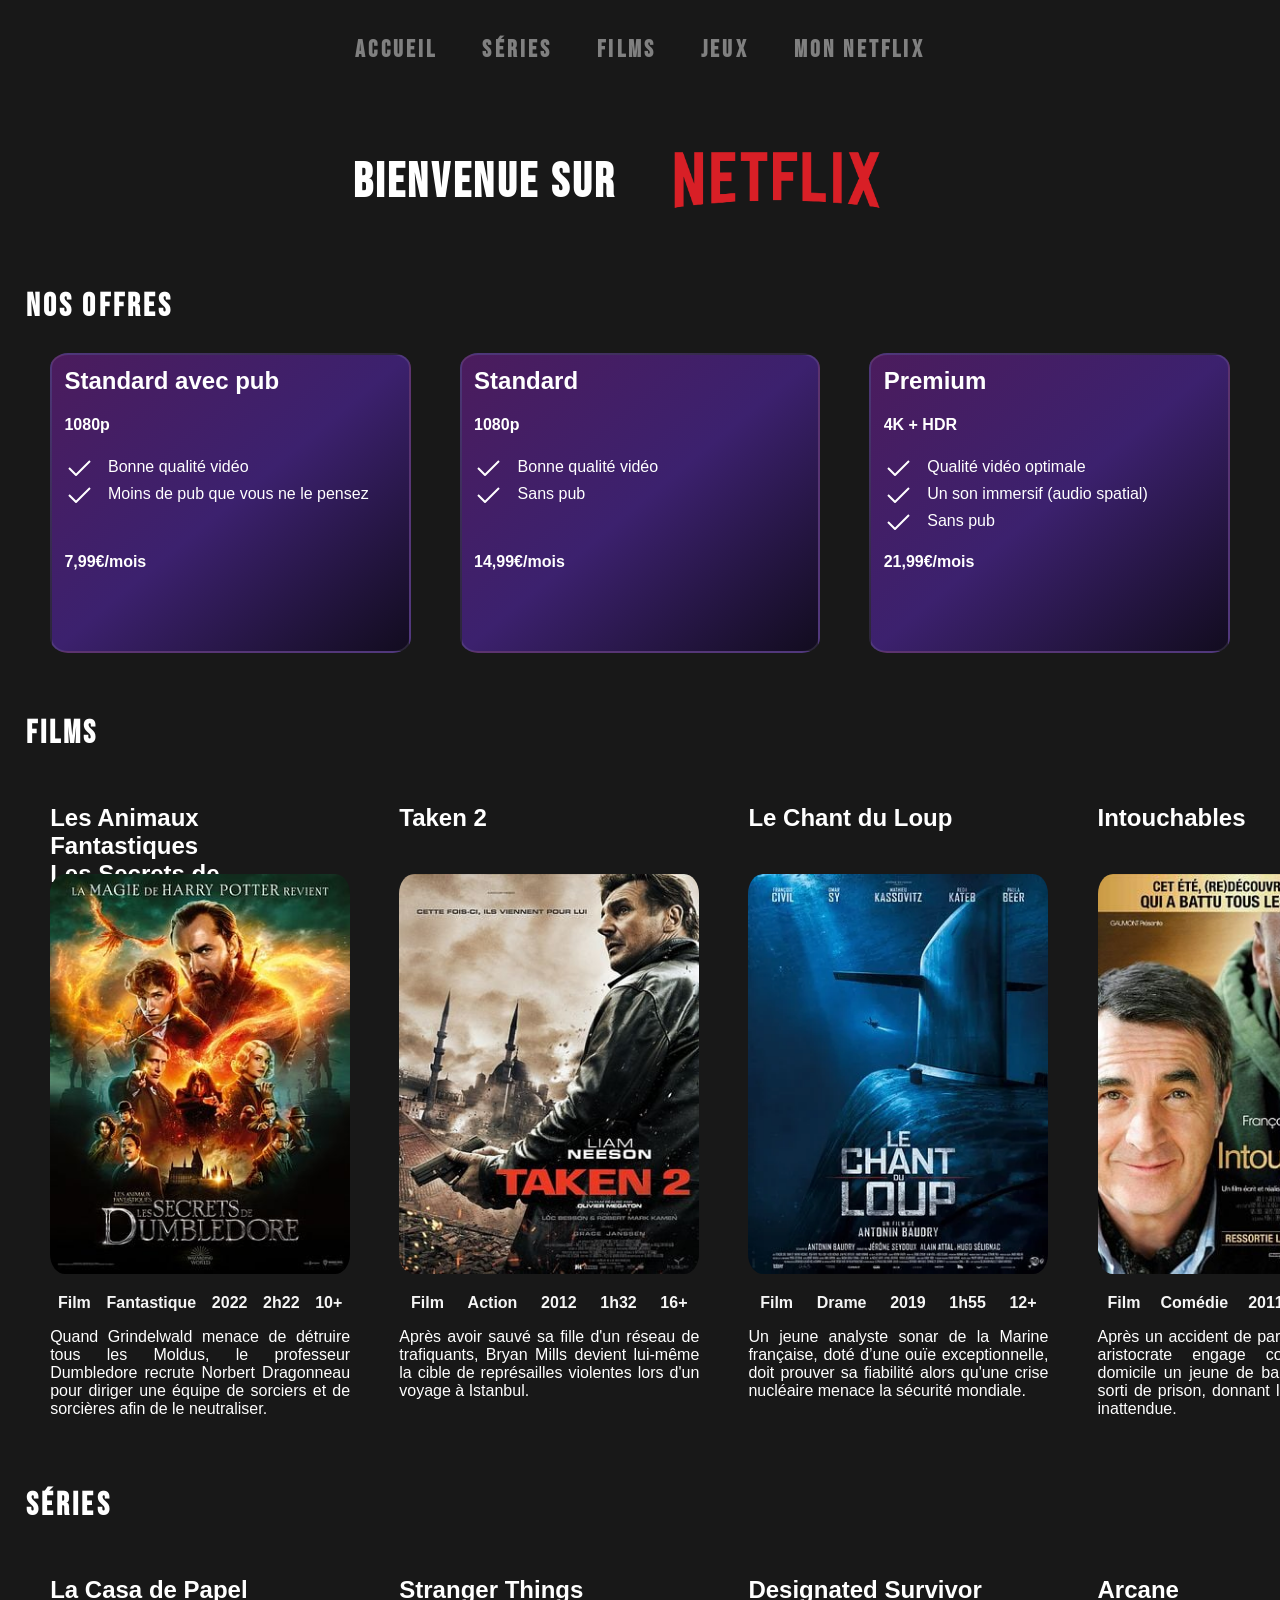
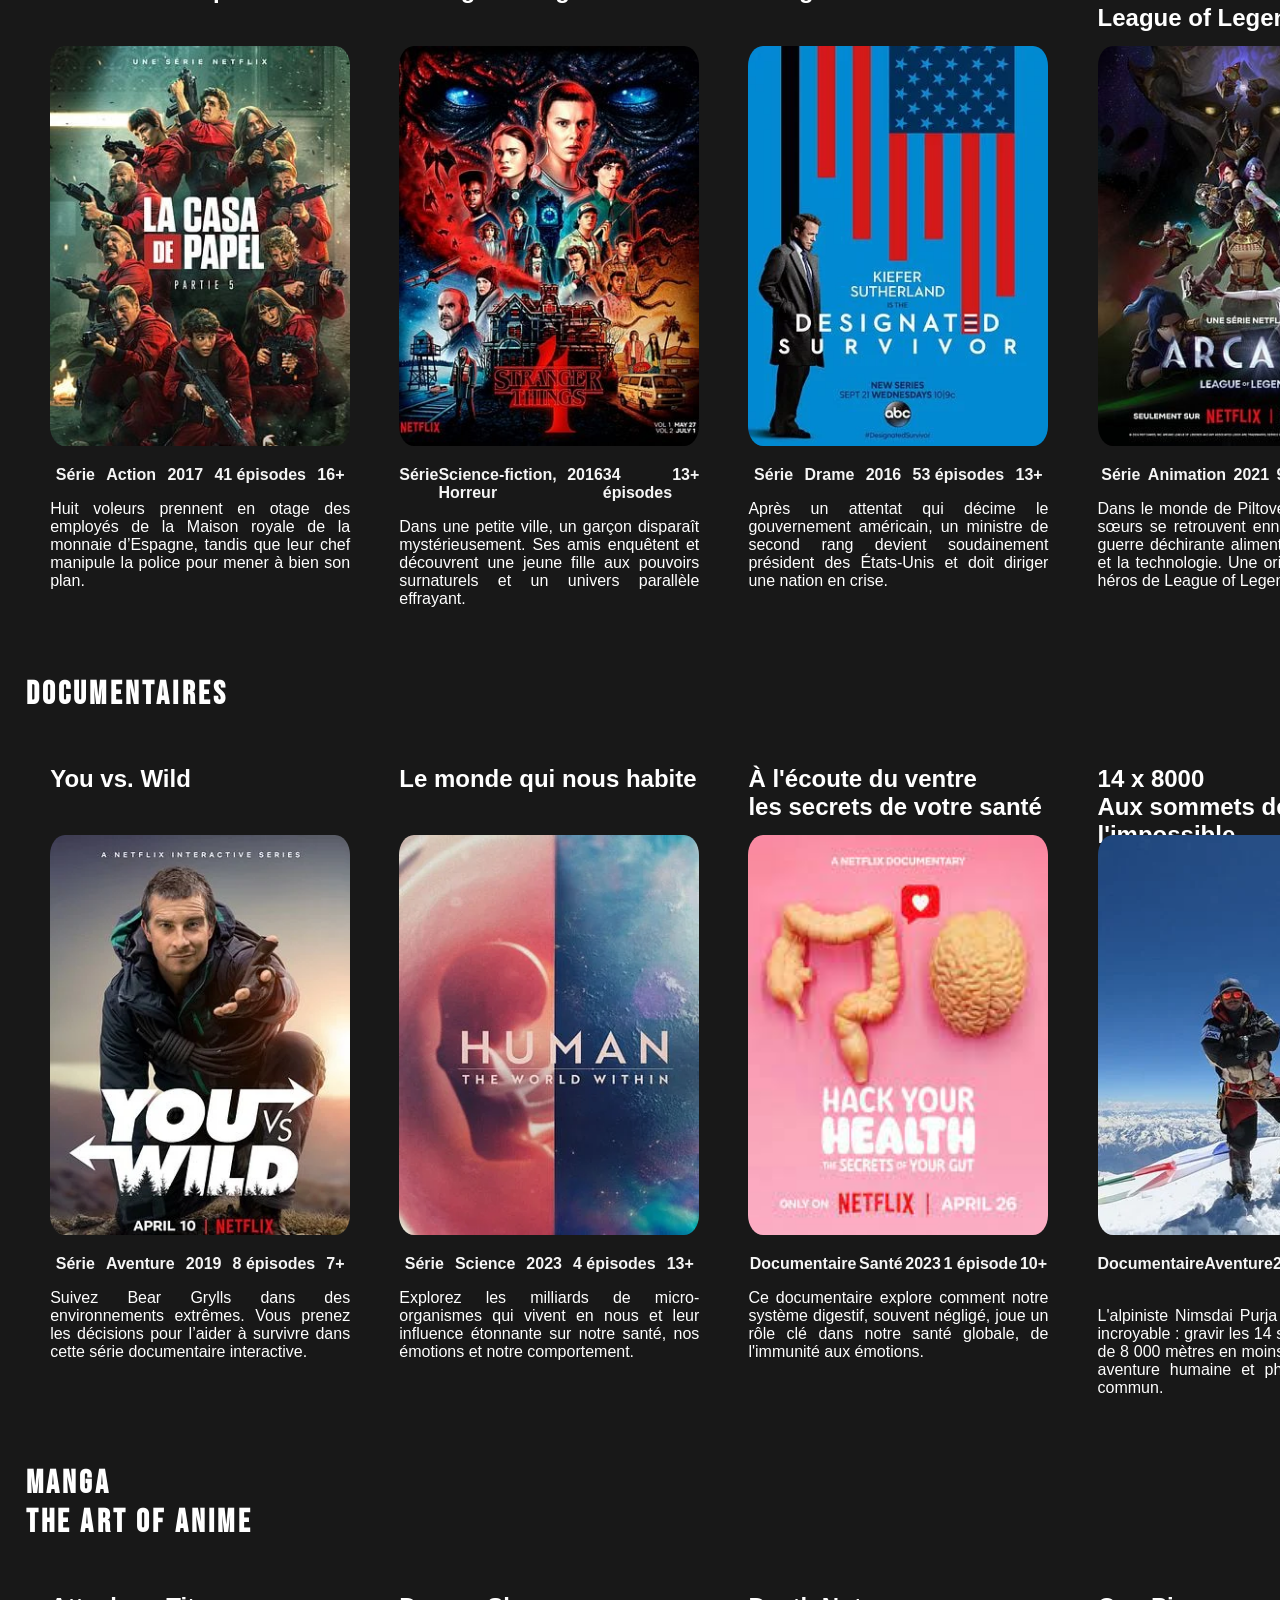
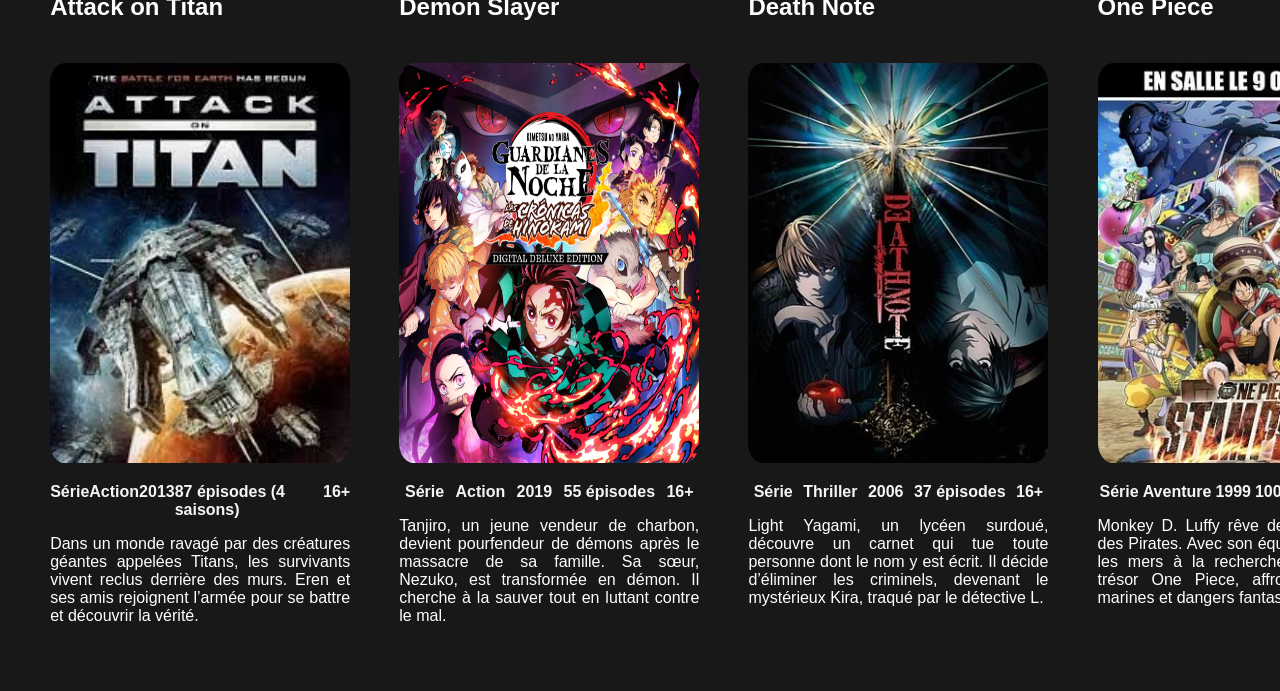
==== index.html @ a033fbd0 "Ajour initial de la structure HTML et CSS pour l'application fork Netflix" ====
<!-- 1er page :
Film 
Séries
Documentaire
Mangas

2eme page 
Détails 
genre 
Année de sortie
Synopsis

A faire en :
CSS
Html 
-->
<!DOCTYPE html>
<html lang="fr">
<head>
    <meta charset="UTF-8">
    <meta name="viewport" content="width=device-width, initial-scale=1.0">
    <link rel="stylesheet" href="style.css">
    <link href="https://fonts.googleapis.com/css2?family=Bebas+Neue&display=swap" rel="stylesheet">
    <title>Accueil</title>
</head>

<body>
    <div id="NavigationLogoPetit">
        <!-- <img id="LogoNetflixPetit"src="/img/LogoNetflix.png" alt="Logo Netflix"> -->
        <nav>
            <ul>
                <li><a href="">Accueil</a></li>
                <li><a href="">Séries</a></li>
                <li><a href="">Films</a></li>
                <li><a href="">Jeux</a></li>
                <li><a href="">Mon Netflix</a></li>
            </ul>
        </nav>
    </div>

<header>
    <h1>Bienvenue sur <img id="LogoNetflixGrand" src="img/LogoNetflixGrand.png" alt="Logo Netflix"></h1>

    <section id="SectionOffres">
        <h2>Nos offres</h2>
        <div>
            <article>
                <h3>Standard avec pub</h3>
                <h4>1080p</h4>
                <ul>
                    <li><svg width="24" height="24" xmlns="http://www.w3.org/2000/svg" ><path fill="currentColor" fill-rule="evenodd" d="m21.3 4.3 1.4 1.4-14 14a1 1 0 0 1-1.4 0l-7-7 1.4-1.4L8 17.58z" clip-rule="evenodd"></path></svg>Bonne qualité vidéo</li>
                    <li><svg width="24" height="24" xmlns="http://www.w3.org/2000/svg" ><path fill="currentColor" fill-rule="evenodd" d="m21.3 4.3 1.4 1.4-14 14a1 1 0 0 1-1.4 0l-7-7 1.4-1.4L8 17.58z" clip-rule="evenodd"></path></svg>Moins de pub que vous ne le pensez</li>
                </ul>
                <p><b>7,99€/mois</b></p>
            </article>

            <article>
                <h3>Standard</h3>
                <h4>1080p</h4>
                <ul>
                    <li><svg width="24" height="24" xmlns="http://www.w3.org/2000/svg" ><path fill="currentColor" fill-rule="evenodd" d="m21.3 4.3 1.4 1.4-14 14a1 1 0 0 1-1.4 0l-7-7 1.4-1.4L8 17.58z" clip-rule="evenodd"></path></svg>Bonne qualité vidéo</li>
                    <li><svg width="24" height="24" xmlns="http://www.w3.org/2000/svg" ><path fill="currentColor" fill-rule="evenodd" d="m21.3 4.3 1.4 1.4-14 14a1 1 0 0 1-1.4 0l-7-7 1.4-1.4L8 17.58z" clip-rule="evenodd"></path></svg>Sans pub</li>
                </ul>
                <p><b>14,99€/mois</b></p>
            </article>

            <article>
                <h3>Premium</h3>
                <h4>4K + HDR</h4>
                <ul>
                    <li><svg width="24" height="24" xmlns="http://www.w3.org/2000/svg" ><path fill="currentColor" fill-rule="evenodd" d="m21.3 4.3 1.4 1.4-14 14a1 1 0 0 1-1.4 0l-7-7 1.4-1.4L8 17.58z" clip-rule="evenodd"></path></svg>Qualité vidéo optimale</li>
                    <li><svg width="24" height="24" xmlns="http://www.w3.org/2000/svg" ><path fill="currentColor" fill-rule="evenodd" d="m21.3 4.3 1.4 1.4-14 14a1 1 0 0 1-1.4 0l-7-7 1.4-1.4L8 17.58z" clip-rule="evenodd"></path></svg>Un son immersif (audio spatial)</li>
                    <li><svg width="24" height="24" xmlns="http://www.w3.org/2000/svg" ><path fill="currentColor" fill-rule="evenodd" d="m21.3 4.3 1.4 1.4-14 14a1 1 0 0 1-1.4 0l-7-7 1.4-1.4L8 17.58z" clip-rule="evenodd"></path></svg>Sans pub</li>
                    <li></li>
                </ul>
                <p><b>21,99€/mois</b></p>
            </article>
        </div>
    </section>

</header>

<main>
    <section class="row">
        <h2>Films</h2>
        <div>
            <article>
                <h3>Les Animaux Fantastiques <br>Les Secrets de Dumbledore </h3>
                <img src="/imgFilm/LesAnimauxFantastiquesLesSecretsdeDumbledore.jpg" alt="Les Animaux Fantastiques : Les Secrets de Dumbledore">
                <ul>
                    <li>Film</li>
                    <li>Fantastique</li>
                    <li>2022</li>
                    <li>2h22</li>
                    <li>10+</li>
                </ul>
                <p>Quand Grindelwald menace de détruire tous les Moldus, le professeur Dumbledore recrute Norbert Dragonneau pour diriger une équipe de sorciers et de sorcières afin de le neutraliser.</p>
            </article>

            <article>
                <h3>Taken 2</h3>
                <img src="/imgFilm/Taken2.jpg" alt="Taken 2">
                <ul>
                    <li>Film</li>
                    <li>Action</li>
                    <li>2012</li>
                    <li>1h32</li>
                    <li>16+</li>
                </ul>
                <p>Après avoir sauvé sa fille d'un réseau de trafiquants, Bryan Mills devient lui-même la cible de représailles violentes lors d'un voyage à Istanbul.</p>
            </article>

            <article>
                <h3>Le Chant du Loup</h3>
                <img src="/imgFilm/LeChantduLoup.webp" alt="Le Chant du Loup">
                <ul>
                    <li>Film</li>
                    <li>Drame</li>
                    <li>2019</li>
                    <li>1h55</li>
                    <li>12+</li>
                </ul>
                <p>Un jeune analyste sonar de la Marine française, doté d’une ouïe exceptionnelle, doit prouver sa fiabilité alors qu'une crise nucléaire menace la sécurité mondiale.</p>
            </article>

            <article>
                <h3>Intouchables</h3>
                <img src="/imgFilm/Intouchables.jpg" alt="Intouchables">
                <ul>
                    <li>Film</li>
                    <li>Comédie</li>
                    <li>2011</li>
                    <li>1h52</li>
                    <li>10+</li>
                </ul>
                <p>Après un accident de parapente, un riche aristocrate engage comme aide à domicile un jeune de banlieue tout juste sorti de prison, donnant lieu à une amitié inattendue.</p>
            </article>
        </div>
    </section>

    <section class="'row">
        <h2>Séries</h2>
        <div>
            <article>
                <h3>La Casa de Papel</h3>
                <img src="/imgSeries/LaCasadePapeljpg.jpg" alt="La Casa de Papel">
                <ul>
                    <li>Série</li>
                    <li>Action</li>
                    <li>2017</li>
                    <li>41 épisodes</li>
                    <li>16+</li>
                </ul>
                <p>Huit voleurs prennent en otage des employés de la Maison royale de la monnaie d’Espagne, tandis que leur chef manipule la police pour mener à bien son plan.</p>
            </article>

            <article>
                <h3>Stranger Things</h3>
                <img src="/imgSeries/StrangerThings.jpg" alt="Stranger Things">
                <ul>
                    <li>Série</li>
                    <li>Science-fiction, Horreur</li>
                    <li>2016</li>
                    <li>34 épisodes</li>
                    <li>13+</li>
                </ul>
                <p>Dans une petite ville, un garçon disparaît mystérieusement. Ses amis enquêtent et découvrent une jeune fille aux pouvoirs surnaturels et un univers parallèle effrayant.</p>
            </article>

            <article>
                <h3>Designated Survivor</h3>
                <img src="/imgSeries/DesignatedSurvivor.webp" alt="Designated Survivor">
                <ul>
                    <li>Série</li>
                    <li>Drame</li>
                    <li>2016</li>
                    <li>53 épisodes</li>
                    <li>13+</li>
                </ul>
                <p>Après un attentat qui décime le gouvernement américain, un ministre de second rang devient soudainement président des États-Unis et doit diriger une nation en crise.</p>
            </article>

            <article>
                <h3>Arcane <br> League of Legends</h3>
                <img src="/imgSeries/ArcaneLeagueofLegends.jpg" alt="Arcane: League of Legends">
                <ul>
                    <li>Série</li>
                    <li>Animation</li>
                    <li>2021</li>
                    <li>9 épisodes</li>
                    <li>14+</li>
                </ul>
                <p>Dans le monde de Piltover et Zaun, deux sœurs se retrouvent ennemies dans une guerre déchirante alimentée par la magie et la technologie. Une origine épique des héros de League of Legends.</p>
            </article>
        </div>
    </section>

    <section class="row">
        <h2>Documentaires</h2>
        <div>
            
            <article>
                <h3>You vs. Wild</h3>
                <img src="/imgDocumentaires/YouVsWild.webp" alt="You vs. Wild">
                <ul>
                    <li>Série</li>
                    <li>Aventure</li>
                    <li>2019</li>
                    <li>8 épisodes</li>
                    <li>7+</li>
                </ul>
                <p>Suivez Bear Grylls dans des environnements extrêmes. Vous prenez les décisions pour l’aider à survivre dans cette série documentaire interactive.</p>
            </article>

            <article>
                <h3>Le monde qui nous habite</h3>
                <img src="/imgDocumentaires/Le monde qui nous habite.webp" alt="Le monde qui nous habite">
                <ul>
                    <li>Série</li>
                    <li>Science</li>
                    <li>2023</li>
                    <li>4 épisodes</li>
                    <li>13+</li>
                </ul>
                <p>Explorez les milliards de micro-organismes qui vivent en nous et leur influence étonnante sur notre santé, nos émotions et notre comportement.</p>
            </article>

            <article>
                <h3>À l'écoute du ventre <br> les secrets de votre santé</h3>
                <img src="/imgDocumentaires/Àl'écouteduventreLessecretsdevotresanté.jpeg" alt="À l'écoute du ventre : les secrets de votre santé">
                <ul>
                    <li>Documentaire</li>
                    <li>Santé</li>
                    <li>2023</li>
                    <li>1 épisode</li>
                    <li>10+</li>
                </ul>
                <p>Ce documentaire explore comment notre système digestif, souvent négligé, joue un rôle clé dans notre santé globale, de l'immunité aux émotions.</p>
            </article>

            <article>
                <h3>14 x 8000 <br> Aux sommets de l'impossible</h3>
                <img src="/imgDocumentaires/14x8000Auxsommetsdel'impossible.webp" alt="14 x 8000 : Aux sommets de l'impossible">
                <ul>
                    <li>Documentaire</li>
                    <li>Aventure</li>
                    <li>2021</li>
                    <li>1 épisode</li>
                    <li>13+</li>
                </ul>
                <p>L'alpiniste Nimsdai Purja tente un exploit incroyable : gravir les 14 sommets de plus de 8 000 mètres en moins de 7 mois. Une aventure humaine et physique hors du commun.</p>
            </article>
        </div>
    </section>

    <section class="row">
        <h2>Manga <br> The Art of Anime</h2>
        <div>
            
            <article>
                <h3>Attack on Titan</h3>
                <img src="/imgManga/AttackOnTitan.jpg" alt="Attack on Titan">
                <ul>
                    <li>Série</li>
                    <li>Action</li>
                    <li>2013</li>
                    <li>87 épisodes (4 saisons)</li>
                    <li>16+</li>
                </ul>
                <p>Dans un monde ravagé par des créatures géantes appelées Titans, les survivants vivent reclus derrière des murs. Eren et ses amis rejoignent l’armée pour se battre et découvrir la vérité.</p>
            </article>

            <article>
                <h3>Demon Slayer</h3>
                <img src="/imgManga/DemonSlayer.jpg" alt="Demon Slayer">
                <ul>
                    <li>Série</li>
                    <li>Action</li>
                    <li>2019</li>
                    <li>55 épisodes</li>
                    <li>16+</li>
                </ul>
                <p>Tanjiro, un jeune vendeur de charbon, devient pourfendeur de démons après le massacre de sa famille. Sa sœur, Nezuko, est transformée en démon. Il cherche à la sauver tout en luttant contre le mal.</p>
            </article>

            <article>
                <h3>Death Note</h3>
                <img src="/imgManga/DeathNote.webp" alt="Death Note">
                <ul>
                    <li>Série</li>
                    <li>Thriller</li>
                    <li>2006</li>
                    <li>37 épisodes</li>
                    <li>16+</li>
                </ul>
                <p>Light Yagami, un lycéen surdoué, découvre un carnet qui tue toute personne dont le nom y est écrit. Il décide d’éliminer les criminels, devenant le mystérieux Kira, traqué par le détective L.</p>
            </article>

            <article>
                <h3>One Piece</h3>
                <img src="/imgManga/OnePiece.jpg" alt="One Piece">
                <ul>
                    <li>Série</li>
                    <li>Aventure</li>
                    <li>1999</li>
                    <li>1000 épisodes</li>
                    <li>12+</li>
                </ul>
                <p>Monkey D. Luffy rêve de devenir le Roi des Pirates. Avec son équipage, il explore les mers à la recherche du légendaire trésor One Piece, affrontant ennemis, marines et dangers fantastiques.</p>
            </article>
        </div>
    </section>

</main>

</body>
</html>
---- style.css ----
html {
    color: white;
    background-color: rgb(24, 24, 24);
    font-family: 'Segoe UI',sans-serif;
    padding: 2%;
}

body {
    padding: 0;
    margin: 0 auto;
}

img {
    height: 400px;
    width: 300px;
    border-radius: 5%;
    margin: 0 auto;

}

h1 {
    font-family: 'Bebas Neue';
    letter-spacing: 0.2rem;
    font-size: 300%;
    text-align: center;
}

#LogoNetflixGrand {
    height: 10%;
        width: 300px;
    vertical-align: middle;
}

h2 {
    font-family: 'Bebas Neue';
    letter-spacing: 0.2rem;
    font-size: 200%;
}

h3 {
    margin:0;
    font-size: 150%;
}

main h3 {
    height: 70px;
}

#LogoNetflixPetit {
    height: 60px;
    width:auto;
    border-radius: 15px;
}

nav ul {
    font-family: 'Bebas Neue';
    letter-spacing: 0.2rem;
    margin: 0 auto;
    padding: 0;
    width: 50%;
    display: flex;
    justify-content: space-around;
    border-radius: 15px;
    
}

nav ul li a {
    color:grey;
    font-weight: bold;
}

nav ul li {
    margin: 1%;
    padding: 0.5% 1%;
}

main ul {
    display: flex;
    justify-content: space-around;
    padding: 0;
}

li {
    list-style: none;

}

main li {
    margin: 0 0 0 1%;
}

nav a {
    text-decoration:none;
    font-size: 150%;
}

header div {
    display: flex;
    justify-content: space-around;
    justify-items: first baseline;
    margin: 1% auto;
    text-align: left;
}

header article {
    margin: 0 2%;
    padding: 1%;
    height: 300px ;
    width: 30%;
    box-sizing: border-box;
    border: 2px solid rgba(255,255,255,0.1);
    background: linear-gradient(to bottom right,#4b1c5d,#3c216e, #120c1f);
    border-radius: 5%;
}

header article ul {
    height:30%;
    padding: 0;
}

header article li {
    margin: 1%;
}

#SectionOffres {
    margin-bottom: 5%;
}

svg {
    vertical-align: middle;
    margin-right: 5%;
}

header article p {
    justify-content:right;
}

main div {
    display: flex;

}

main article {
    margin: 1%;
    width: 60%;
    padding: 1%;
}

main article p {
    text-align: justify;
}

main ul li {
    margin: 0;
    padding: 0;
    font-weight: bolder;
    color: whitesmoke;
}
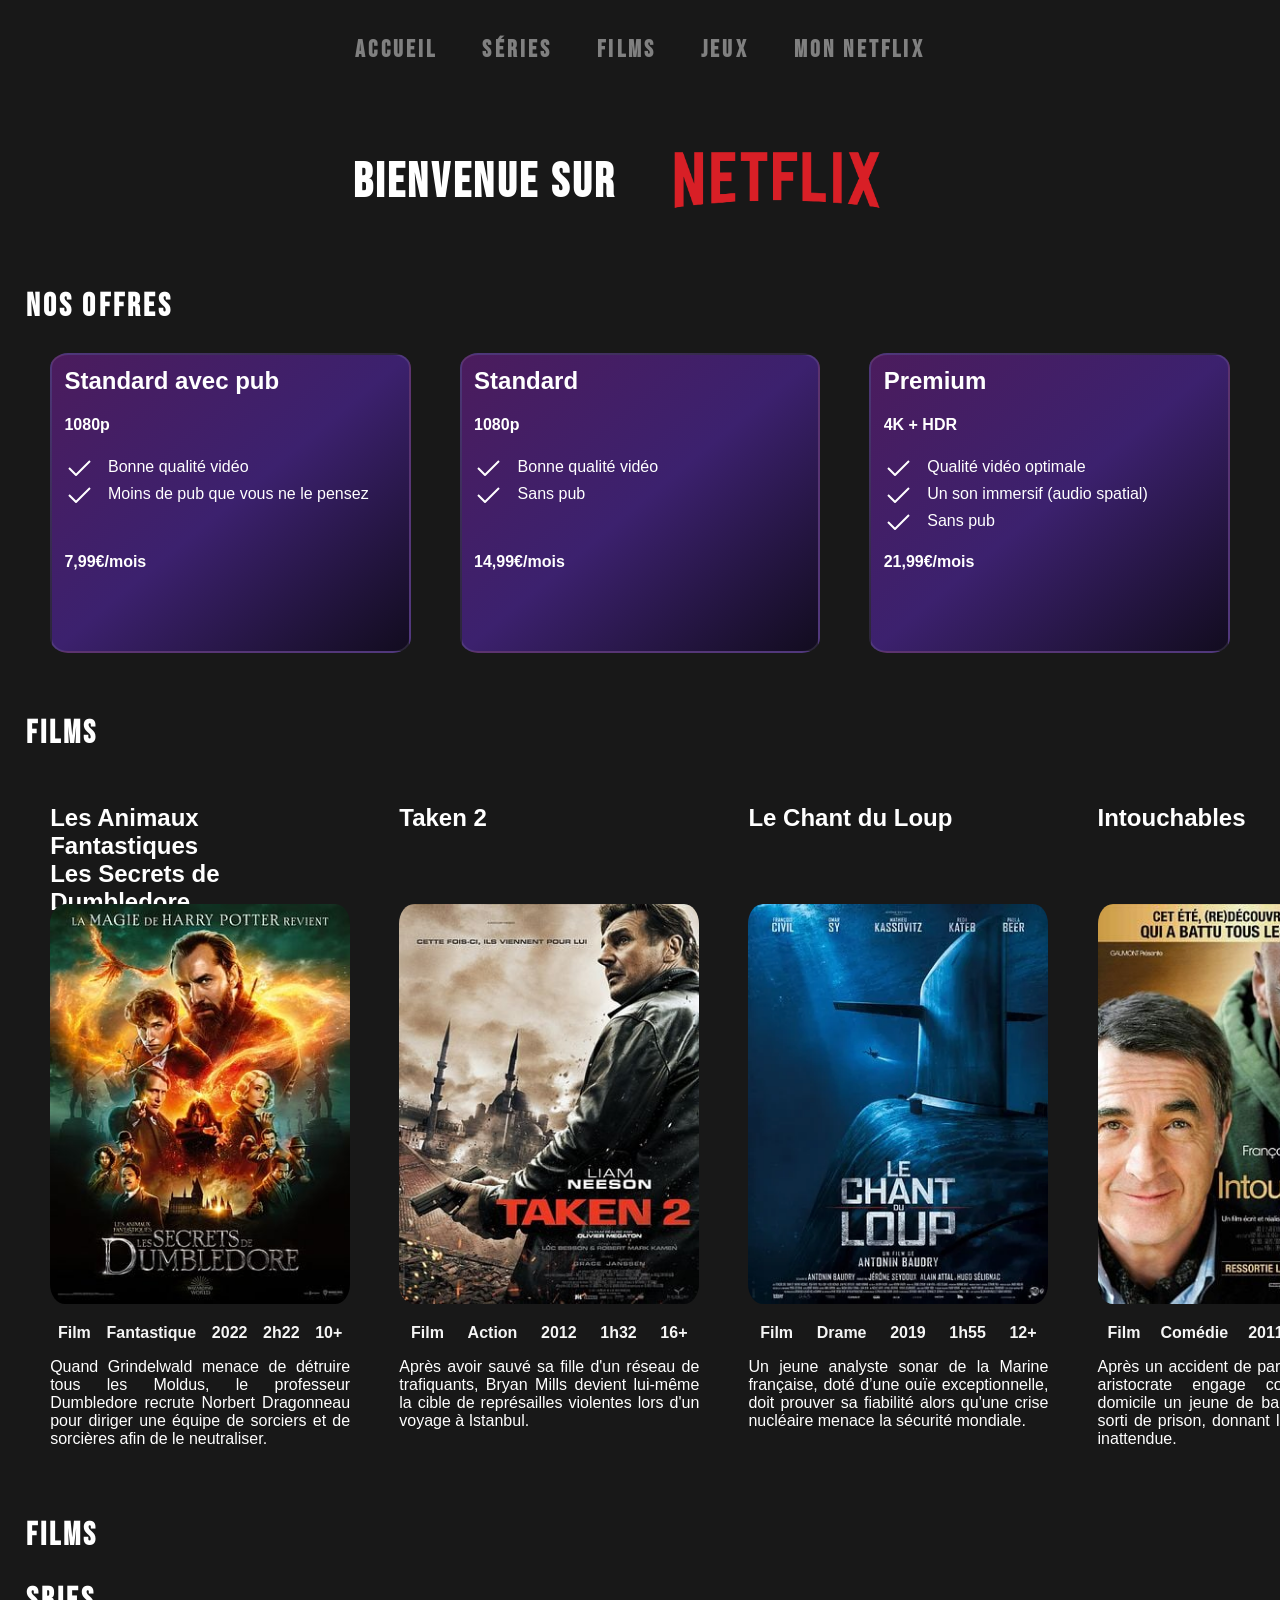
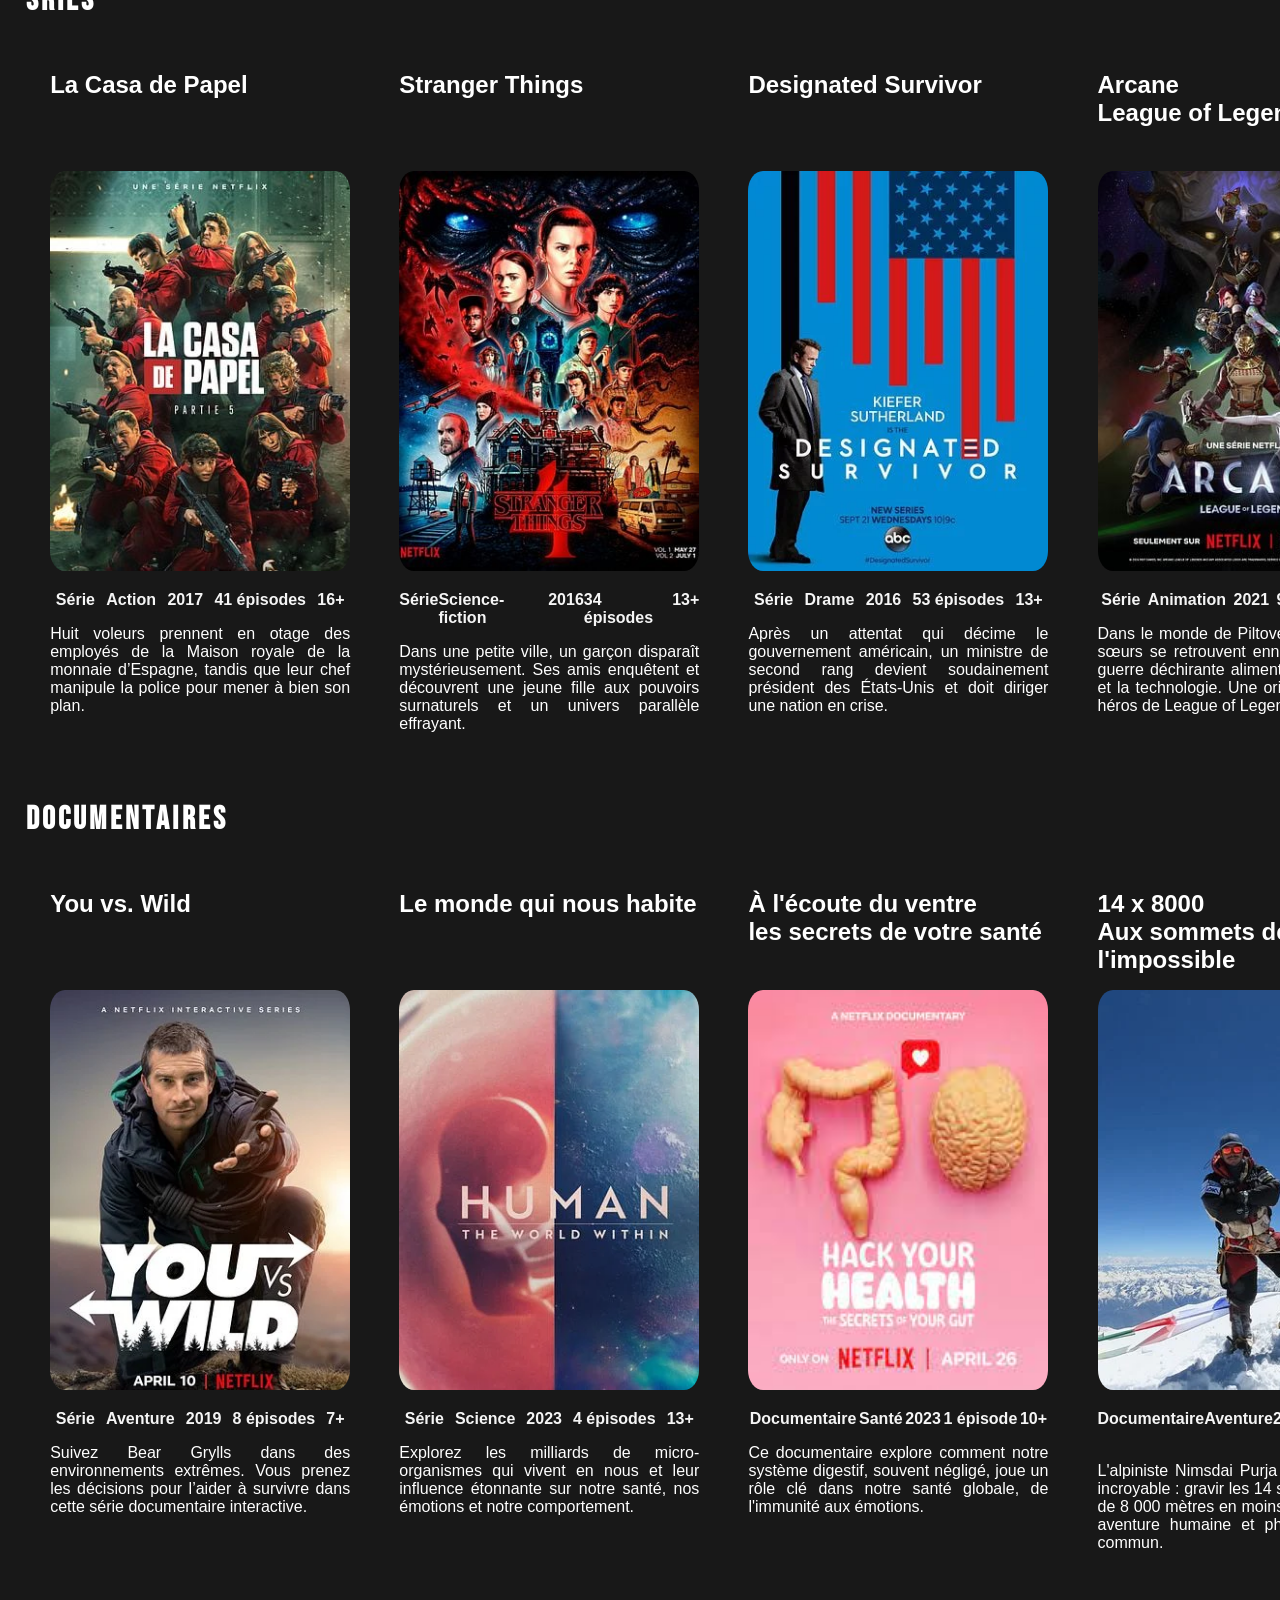
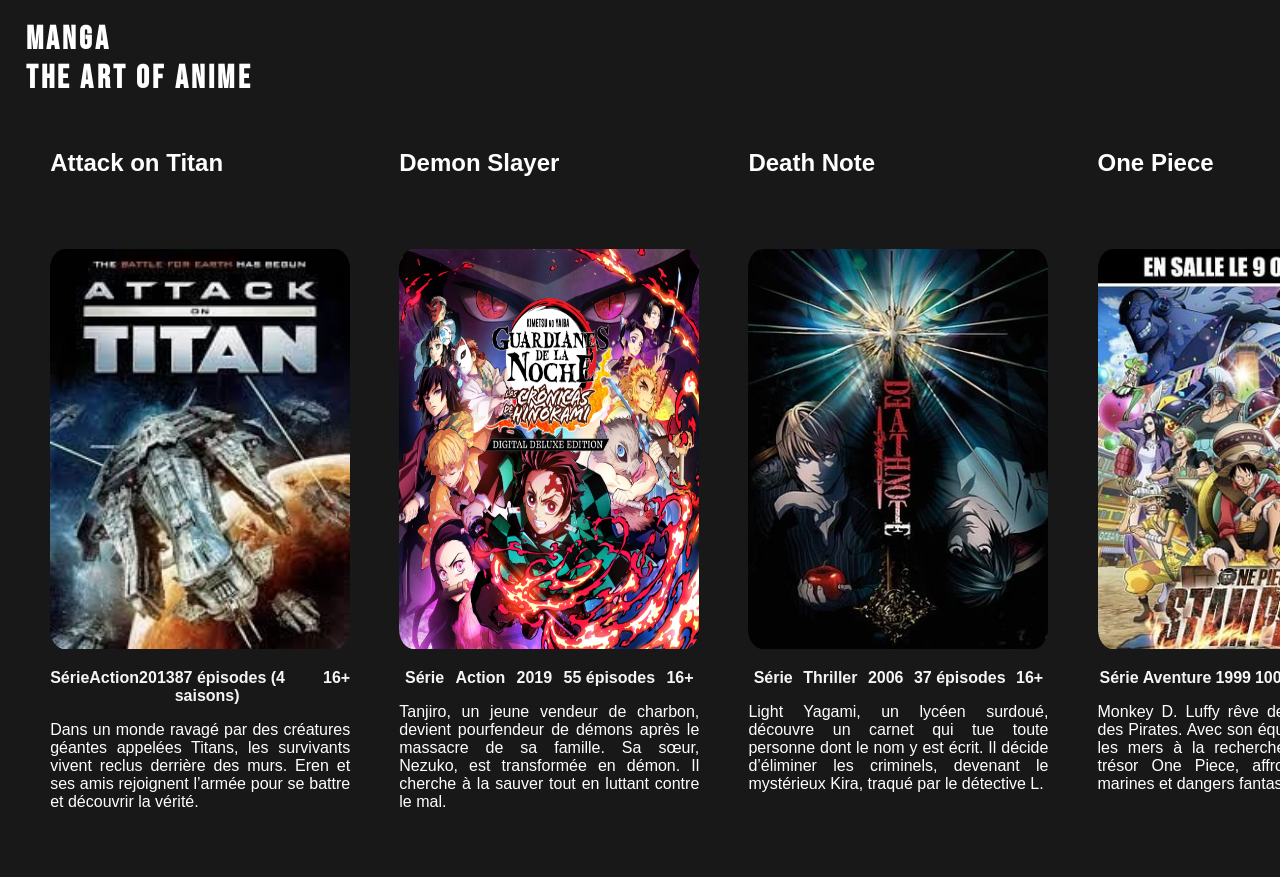
==== commit ea2b1517: "- Add Arcane page, update index, and enhance XML handling - Created a new HTML page for Arcane with " ====
--- a/index.html
+++ b/index.html
@@ -30,7 +30,7 @@
         <!-- <img id="LogoNetflixPetit"src="/img/LogoNetflix.png" alt="Logo Netflix"> -->
         <nav>
             <ul>
-                <li><a href="">Accueil</a></li>
+                <li><a href="index.html">Accueil</a></li>
                 <li><a href="">Séries</a></li>
                 <li><a href="">Films</a></li>
                 <li><a href="">Jeux</a></li>
@@ -42,7 +42,7 @@
 <header>
     <h1>Bienvenue sur <img id="LogoNetflixGrand" src="img/LogoNetflixGrand.png" alt="Logo Netflix"></h1>
 
-    <section id="SectionOffres">
+    <section id="sectionOffres">
         <h2>Nos offres</h2>
         <div>
             <article>
@@ -82,20 +82,22 @@
 </header>
 
 <main>
-    <section class="row">
+    <section id="films">
         <h2>Films</h2>
         <div>
             <article>
-                <h3>Les Animaux Fantastiques <br>Les Secrets de Dumbledore </h3>
-                <img src="/imgFilm/LesAnimauxFantastiquesLesSecretsdeDumbledore.jpg" alt="Les Animaux Fantastiques : Les Secrets de Dumbledore">
-                <ul>
-                    <li>Film</li>
-                    <li>Fantastique</li>
-                    <li>2022</li>
-                    <li>2h22</li>
-                    <li>10+</li>
-                </ul>
-                <p>Quand Grindelwald menace de détruire tous les Moldus, le professeur Dumbledore recrute Norbert Dragonneau pour diriger une équipe de sorciers et de sorcières afin de le neutraliser.</p>
+                <a href="Arcane.html">
+                    <h3>Les Animaux Fantastiques <br>Les Secrets de Dumbledore </h3>
+                    <img src="/imgFilm/LesAnimauxFantastiquesLesSecretsdeDumbledore.jpg" alt="Les Animaux Fantastiques : Les Secrets de Dumbledore">
+                    <ul>
+                        <li>Film</li>
+                        <li>Fantastique</li>
+                        <li>2022</li>
+                        <li>2h22</li>
+                        <li>10+</li>
+                    </ul>
+                    <p>Quand Grindelwald menace de détruire tous les Moldus, le professeur Dumbledore recrute Norbert Dragonneau pour diriger une équipe de sorciers et de sorcières afin de le neutraliser.</p>
+                </a>
             </article>
 
             <article>
@@ -139,8 +141,8 @@
         </div>
     </section>
 
-    <section class="'row">
-        <h2>Séries</h2>
+    <section id="series">
+        <h2>Sries</h2>
         <div>
             <article>
                 <h3>La Casa de Papel</h3>
@@ -160,7 +162,7 @@
                 <img src="/imgSeries/StrangerThings.jpg" alt="Stranger Things">
                 <ul>
                     <li>Série</li>
-                    <li>Science-fiction, Horreur</li>
+                    <li>Science-fiction</li>
                     <li>2016</li>
                     <li>34 épisodes</li>
                     <li>13+</li>
@@ -182,21 +184,23 @@
             </article>
 
             <article>
-                <h3>Arcane <br> League of Legends</h3>
-                <img src="/imgSeries/ArcaneLeagueofLegends.jpg" alt="Arcane: League of Legends">
-                <ul>
-                    <li>Série</li>
-                    <li>Animation</li>
-                    <li>2021</li>
-                    <li>9 épisodes</li>
-                    <li>14+</li>
-                </ul>
-                <p>Dans le monde de Piltover et Zaun, deux sœurs se retrouvent ennemies dans une guerre déchirante alimentée par la magie et la technologie. Une origine épique des héros de League of Legends.</p>
-            </article>
-        </div>
-    </section>
-
-    <section class="row">
+                <a href="Arcane.html"></a>
+                    <h3>Arcane <br> League of Legends</h3>
+                    <img src="/imgSeries/ArcaneLeagueofLegends.jpg" alt="Arcane: League of Legends">
+                    <ul>
+                        <li>Série</li>
+                        <li>Animation</li>
+                        <li>2021</li>
+                        <li>9 épisodes</li>
+                        <li>14+</li>
+                    </ul>
+                    <p>Dans le monde de Piltover et Zaun, deux sœurs se retrouvent ennemies dans une guerre déchirante alimentée par la magie et la technologie. Une origine épique des héros de League of Legends.</p>
+                </a>
+            </article>
+        </div>
+    </section>
+
+    <section id="documentaire">
         <h2>Documentaires</h2>
         <div>
             
@@ -254,7 +258,7 @@
         </div>
     </section>
 
-    <section class="row">
+    <section id="manga">
         <h2>Manga <br> The Art of Anime</h2>
         <div>
             
@@ -314,5 +318,7 @@
 
 </main>
 
+<script src="script.js"></script>
 </body>
+
 </html>
--- a/style.css
+++ b/style.css
@@ -1,159 +1,176 @@
+/* 
+PAGE ACCUEIL
+*/
+
 html {
-    color: white;
-    background-color: rgb(24, 24, 24);
-    font-family: 'Segoe UI',sans-serif;
-    padding: 2%;
+  color: white;
+  background-color: rgb(24, 24, 24);
+  font-family: "Segoe UI", sans-serif;
+  padding: 2%;
 }
 
 body {
-    padding: 0;
-    margin: 0 auto;
+  padding: 0;
+  margin: 0 auto;
 }
 
 img {
-    height: 400px;
-    width: 300px;
-    border-radius: 5%;
-    margin: 0 auto;
-
+  height: 400px;
+  width: 300px;
+  border-radius: 5%;
+  margin: 0 auto;
 }
 
 h1 {
-    font-family: 'Bebas Neue';
-    letter-spacing: 0.2rem;
-    font-size: 300%;
-    text-align: center;
+  font-family: "Bebas Neue";
+  letter-spacing: 0.2rem;
+  font-size: 300%;
+  text-align: center;
 }
 
 #LogoNetflixGrand {
-    height: 10%;
-        width: 300px;
-    vertical-align: middle;
+  height: 10%;
+  width: 300px;
+  vertical-align: middle;
 }
 
 h2 {
-    font-family: 'Bebas Neue';
-    letter-spacing: 0.2rem;
-    font-size: 200%;
+  font-family: "Bebas Neue";
+  letter-spacing: 0.2rem;
+  font-size: 200%;
 }
 
 h3 {
-    margin:0;
-    font-size: 150%;
+  margin: 0;
+  font-size: 150%;
 }
 
 main h3 {
-    height: 70px;
+  height: 100px;
 }
 
 #LogoNetflixPetit {
-    height: 60px;
-    width:auto;
-    border-radius: 15px;
+  height: 60px;
+  width: auto;
+  border-radius: 15px;
 }
 
 nav ul {
-    font-family: 'Bebas Neue';
-    letter-spacing: 0.2rem;
-    margin: 0 auto;
-    padding: 0;
-    width: 50%;
-    display: flex;
-    justify-content: space-around;
-    border-radius: 15px;
-    
+  font-family: "Bebas Neue";
+  letter-spacing: 0.2rem;
+  margin: 0 auto;
+  padding: 0;
+  width: 50%;
+  display: flex;
+  justify-content: space-around;
+  border-radius: 15px;
 }
 
 nav ul li a {
-    color:grey;
-    font-weight: bold;
+  color: grey;
+  font-weight: bold;
 }
 
 nav ul li {
-    margin: 1%;
-    padding: 0.5% 1%;
+  margin: 1%;
+  padding: 0.5% 1%;
 }
 
 main ul {
-    display: flex;
-    justify-content: space-around;
-    padding: 0;
+  display: flex;
+  justify-content: space-around;
+  padding: 0;
 }
 
 li {
-    list-style: none;
-
+  list-style: none;
 }
 
 main li {
-    margin: 0 0 0 1%;
+  margin: 0 0 0 1%;
 }
 
 nav a {
-    text-decoration:none;
-    font-size: 150%;
+  text-decoration: none;
+  font-size: 150%;
 }
 
 header div {
-    display: flex;
-    justify-content: space-around;
-    justify-items: first baseline;
-    margin: 1% auto;
-    text-align: left;
+  display: flex;
+  justify-content: space-around;
+  justify-items: first baseline;
+  margin: 1% auto;
+  text-align: left;
 }
 
 header article {
-    margin: 0 2%;
-    padding: 1%;
-    height: 300px ;
-    width: 30%;
-    box-sizing: border-box;
-    border: 2px solid rgba(255,255,255,0.1);
-    background: linear-gradient(to bottom right,#4b1c5d,#3c216e, #120c1f);
-    border-radius: 5%;
+  margin: 0 2%;
+  padding: 1%;
+  height: 300px;
+  width: 30%;
+  box-sizing: border-box;
+  border: 2px solid rgba(255, 255, 255, 0.1);
+  background: linear-gradient(to bottom right, #4b1c5d, #3c216e, #120c1f);
+  border-radius: 5%;
 }
 
 header article ul {
-    height:30%;
-    padding: 0;
+  height: 30%;
+  padding: 0;
 }
 
 header article li {
-    margin: 1%;
+  margin: 1%;
 }
 
-#SectionOffres {
-    margin-bottom: 5%;
+#sectionOffres {
+  margin-bottom: 5%;
 }
 
 svg {
-    vertical-align: middle;
-    margin-right: 5%;
+  vertical-align: middle;
+  margin-right: 5%;
 }
 
 header article p {
-    justify-content:right;
+  justify-content: right;
 }
 
 main div {
-    display: flex;
-
+  display: flex;
 }
 
 main article {
-    margin: 1%;
-    width: 60%;
-    padding: 1%;
+  margin: 1%;
+  width: 60%;
+  padding: 1%;
+  back
 }
 
 main article p {
-    text-align: justify;
+  text-align: justify;
 }
 
 main ul li {
-    margin: 0;
-    padding: 0;
-    font-weight: bolder;
-    color: whitesmoke;
+  margin: 0;
+  padding: 0;
+  font-weight: bolder;
+  color: whitesmoke;
 }
 
+article a {
+  text-decoration: none;
+  color: white;
+}
+
+/* 
+PAGE JAQUETTE
+*/
+
+#LogoNetflixPetit {
+  height: 60px;
+}
+
+iframe {
+  border-radius: 15px;
+}
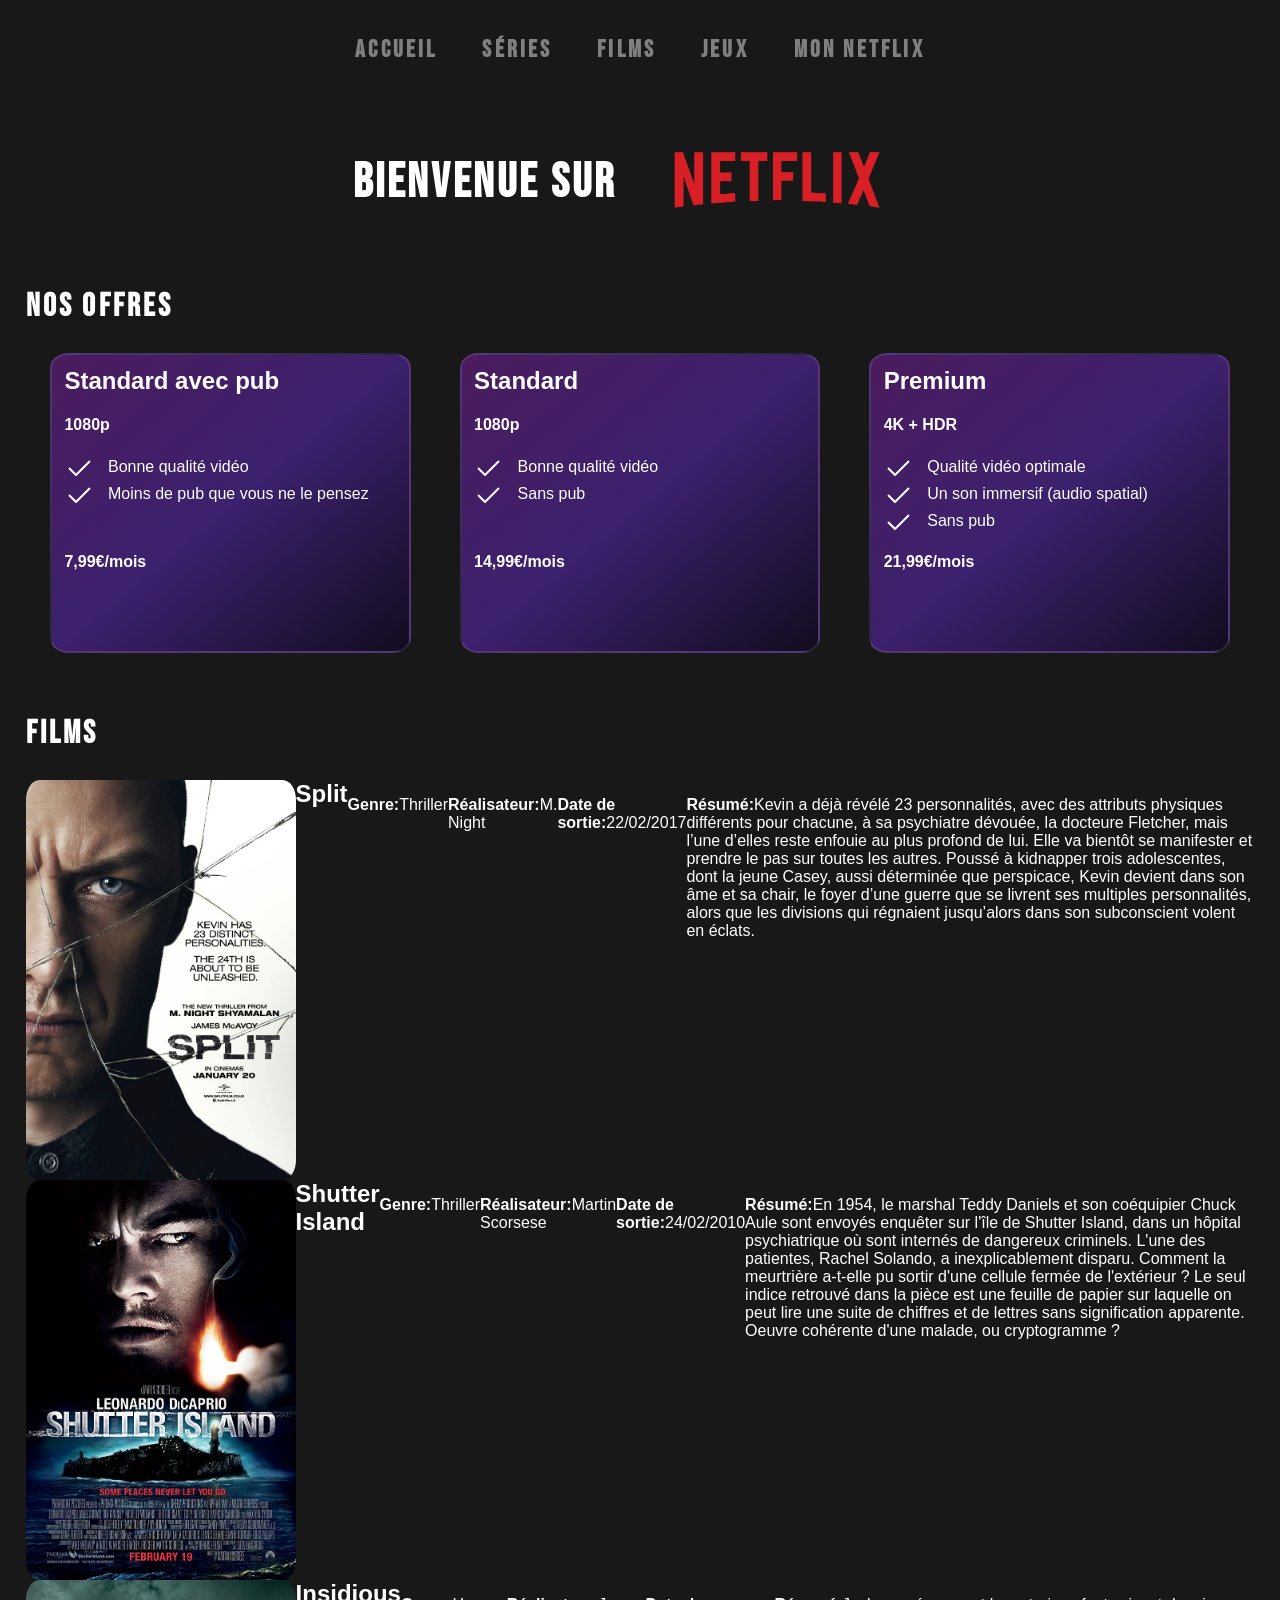
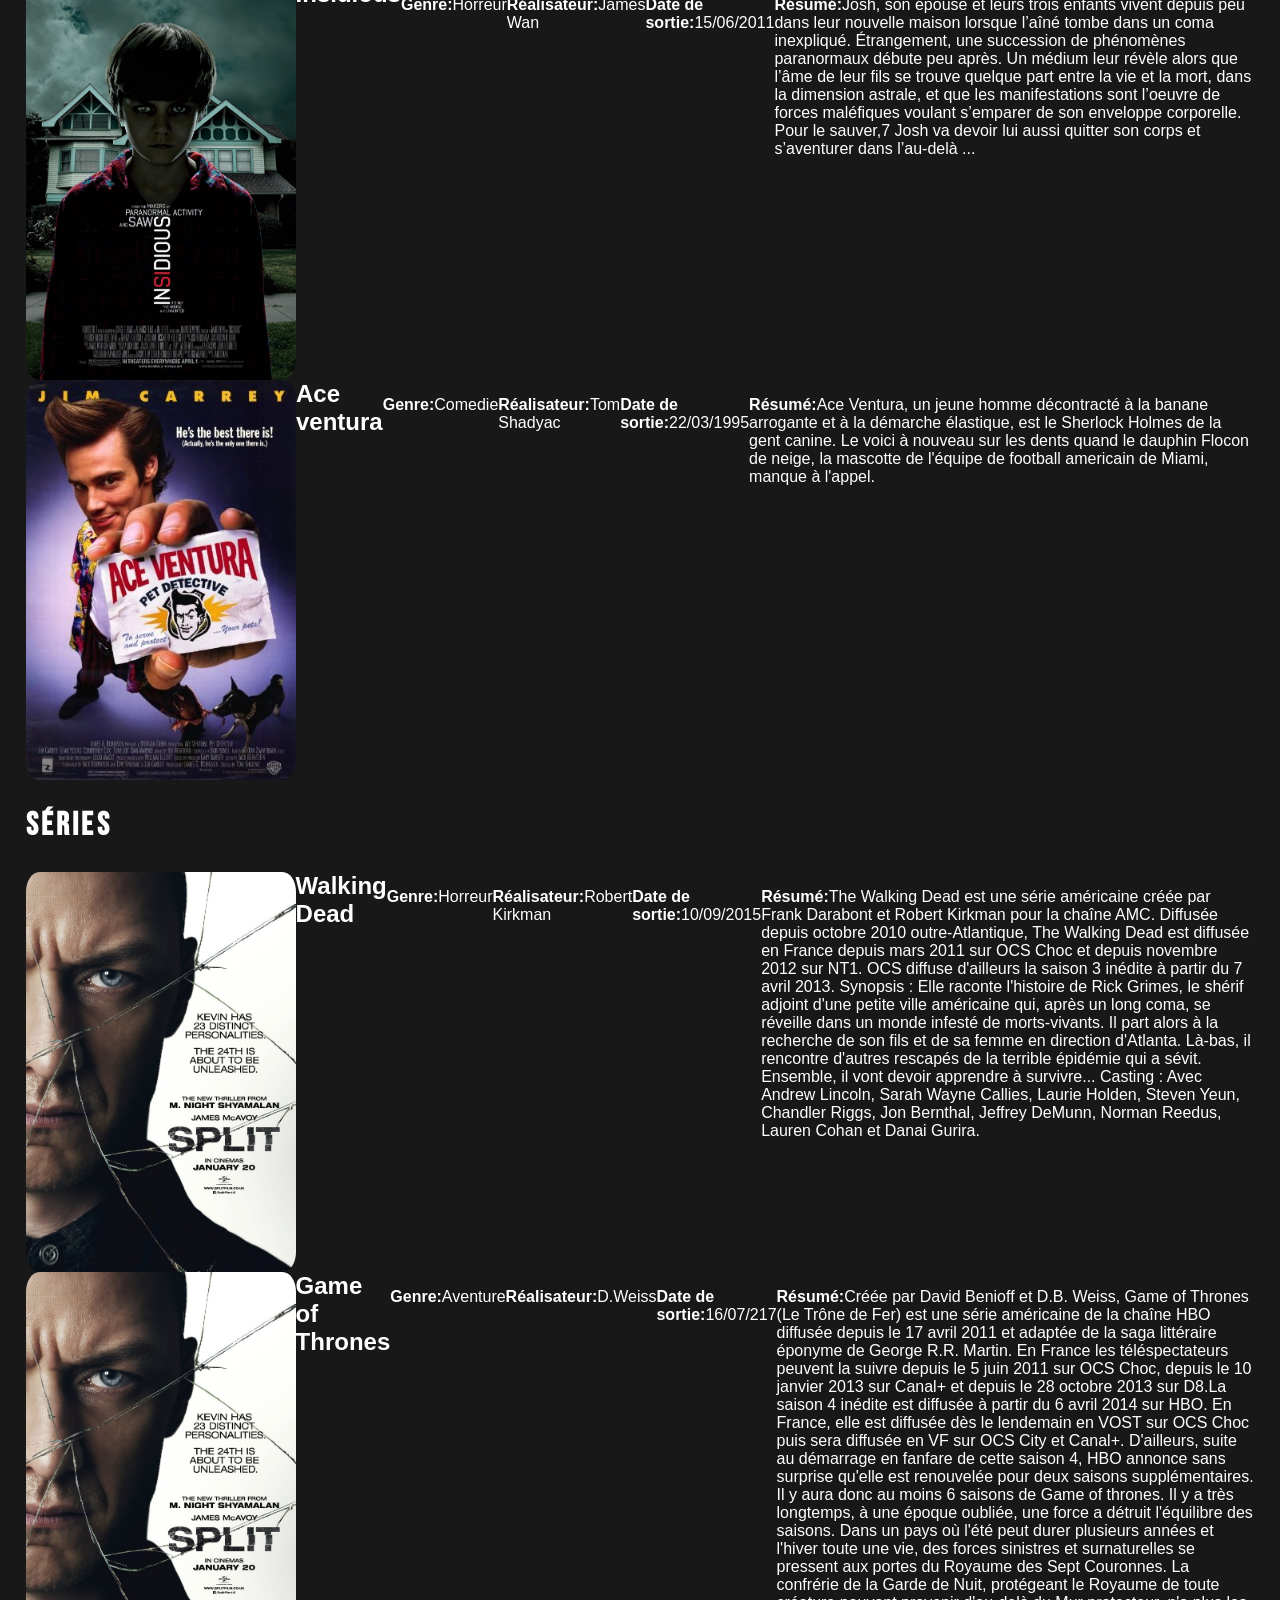
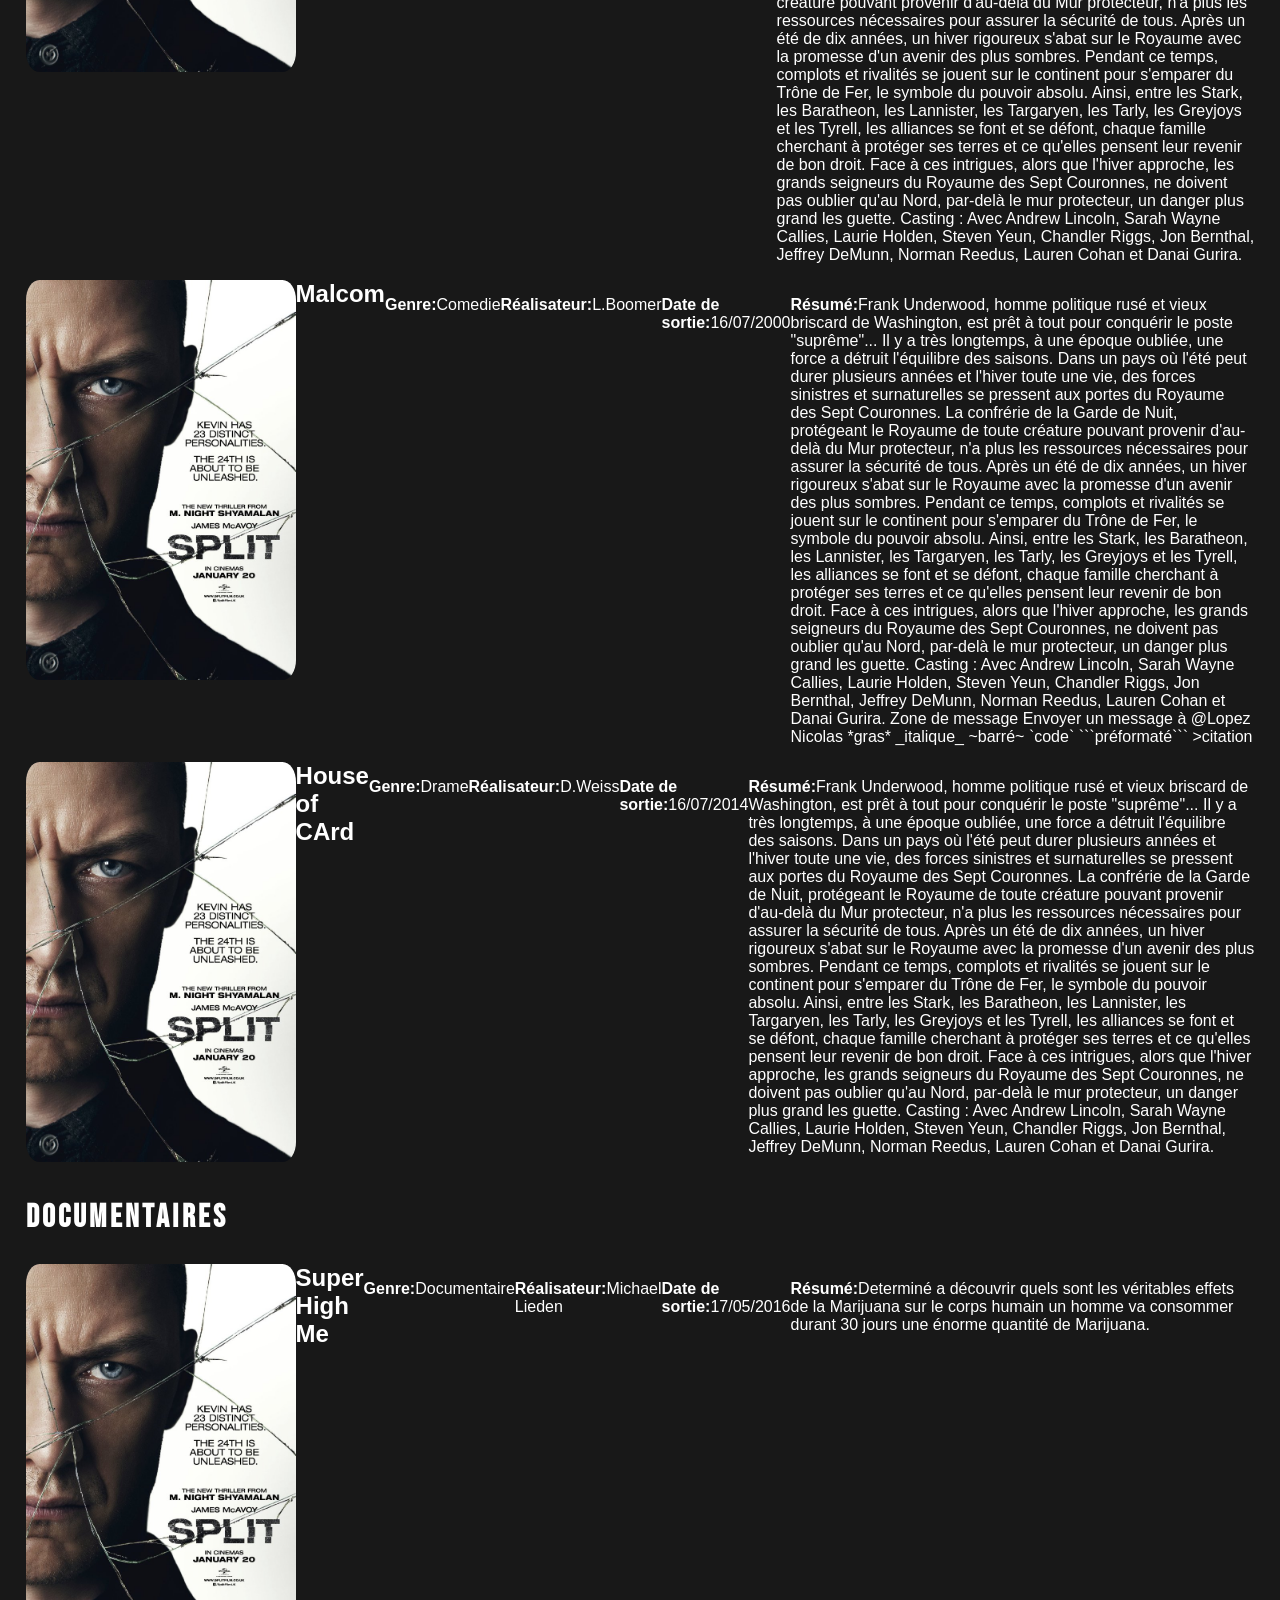
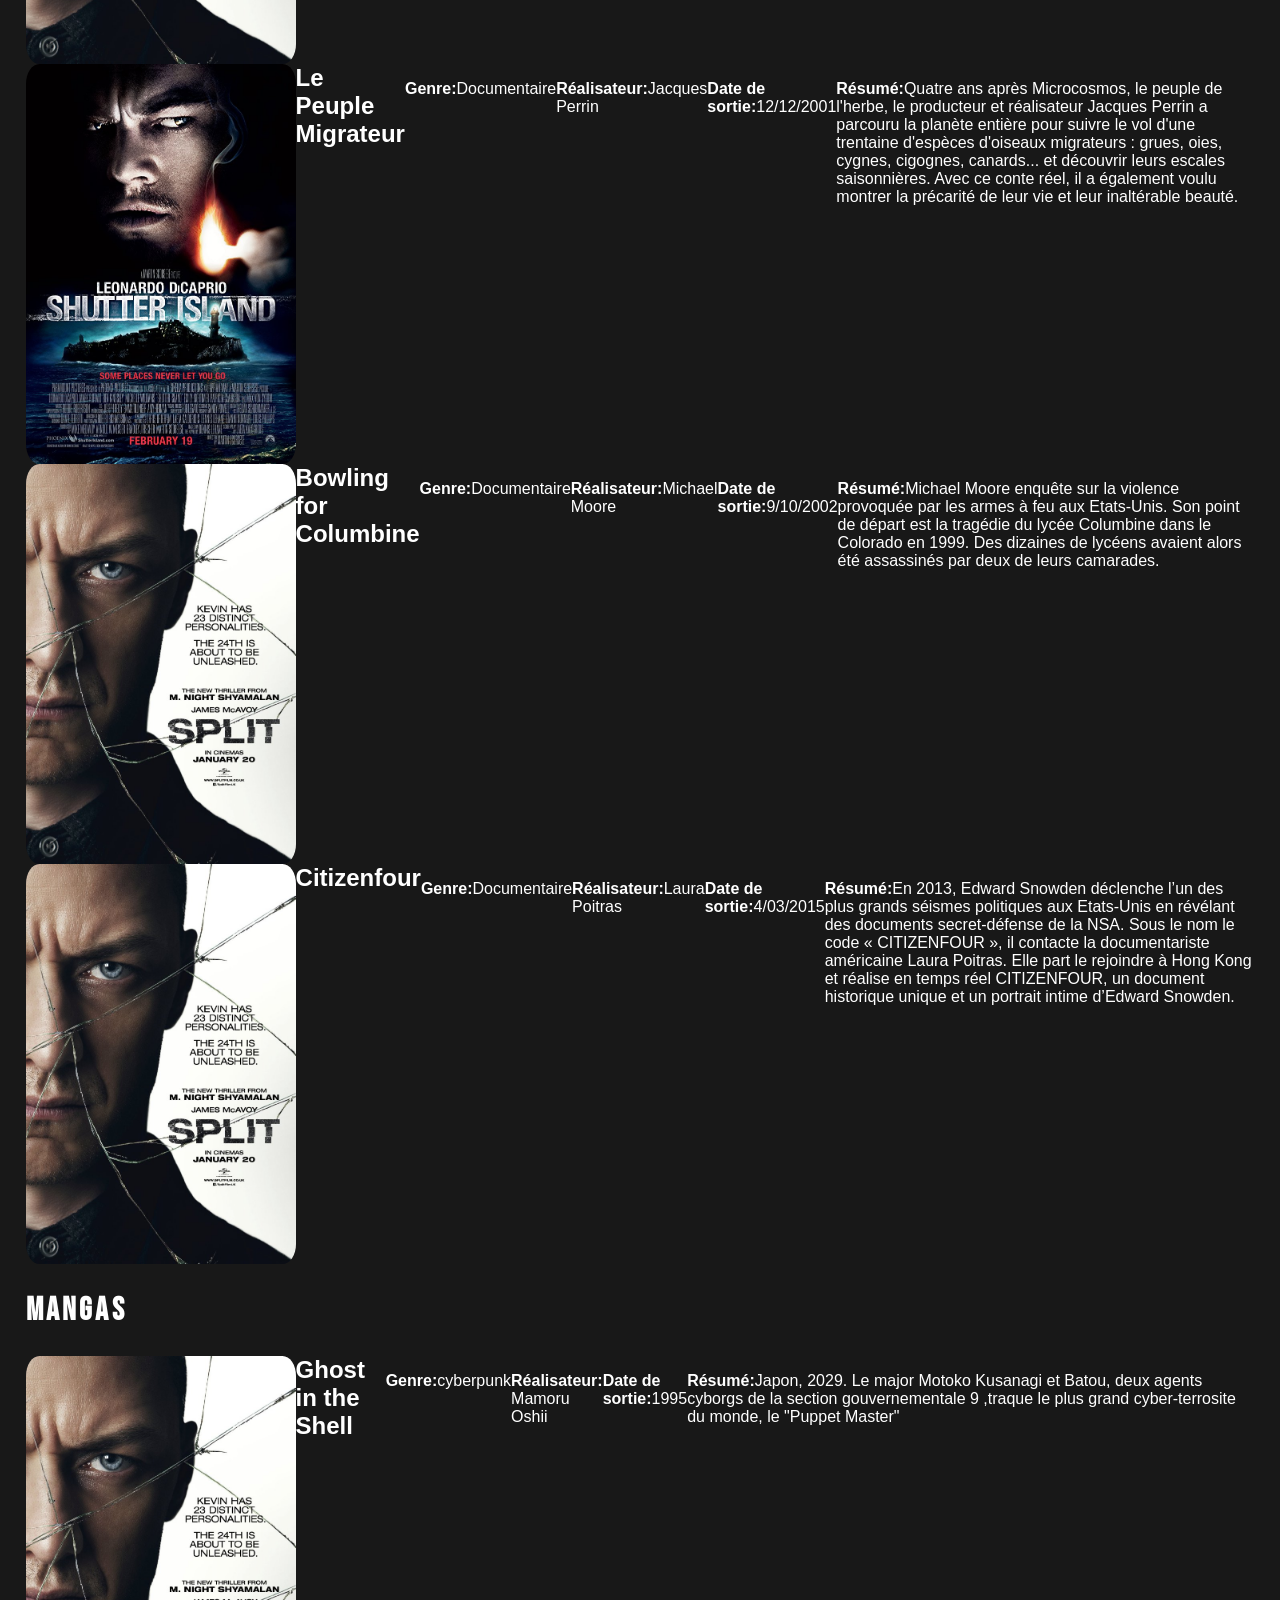
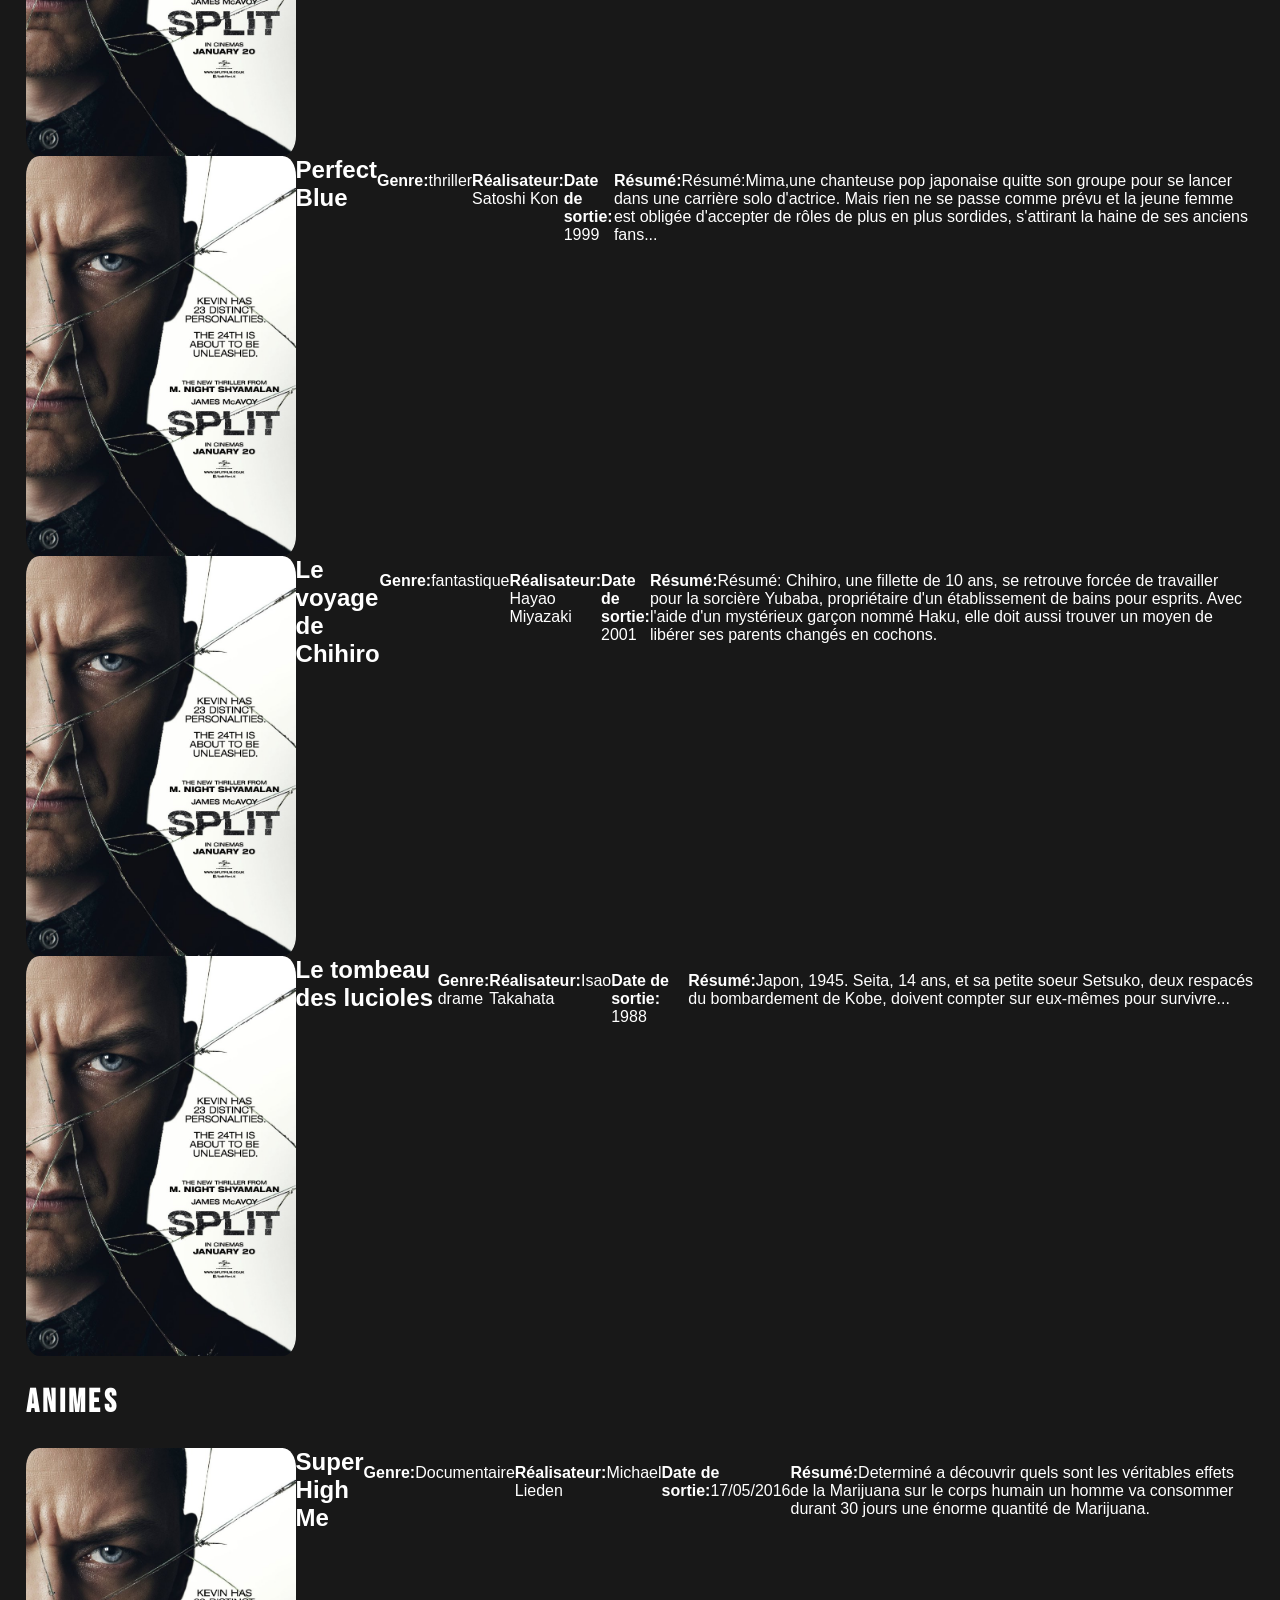
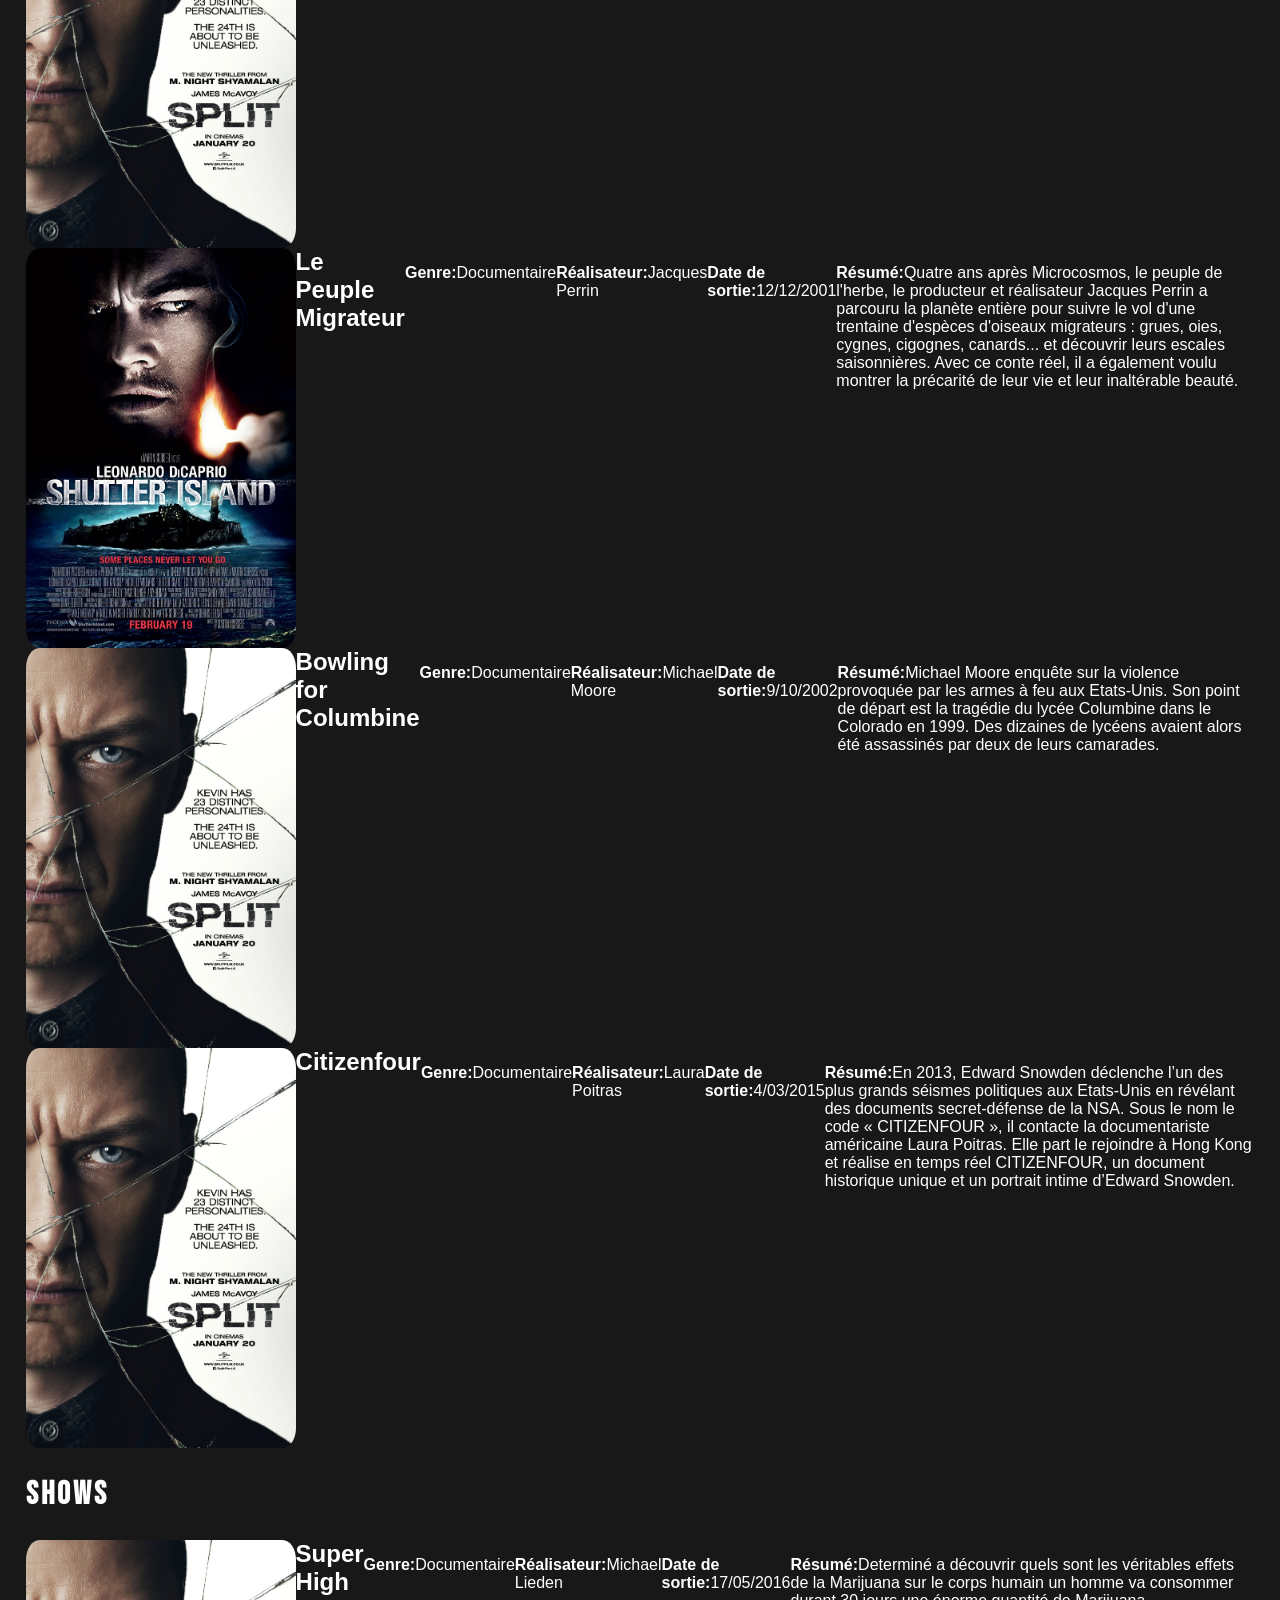
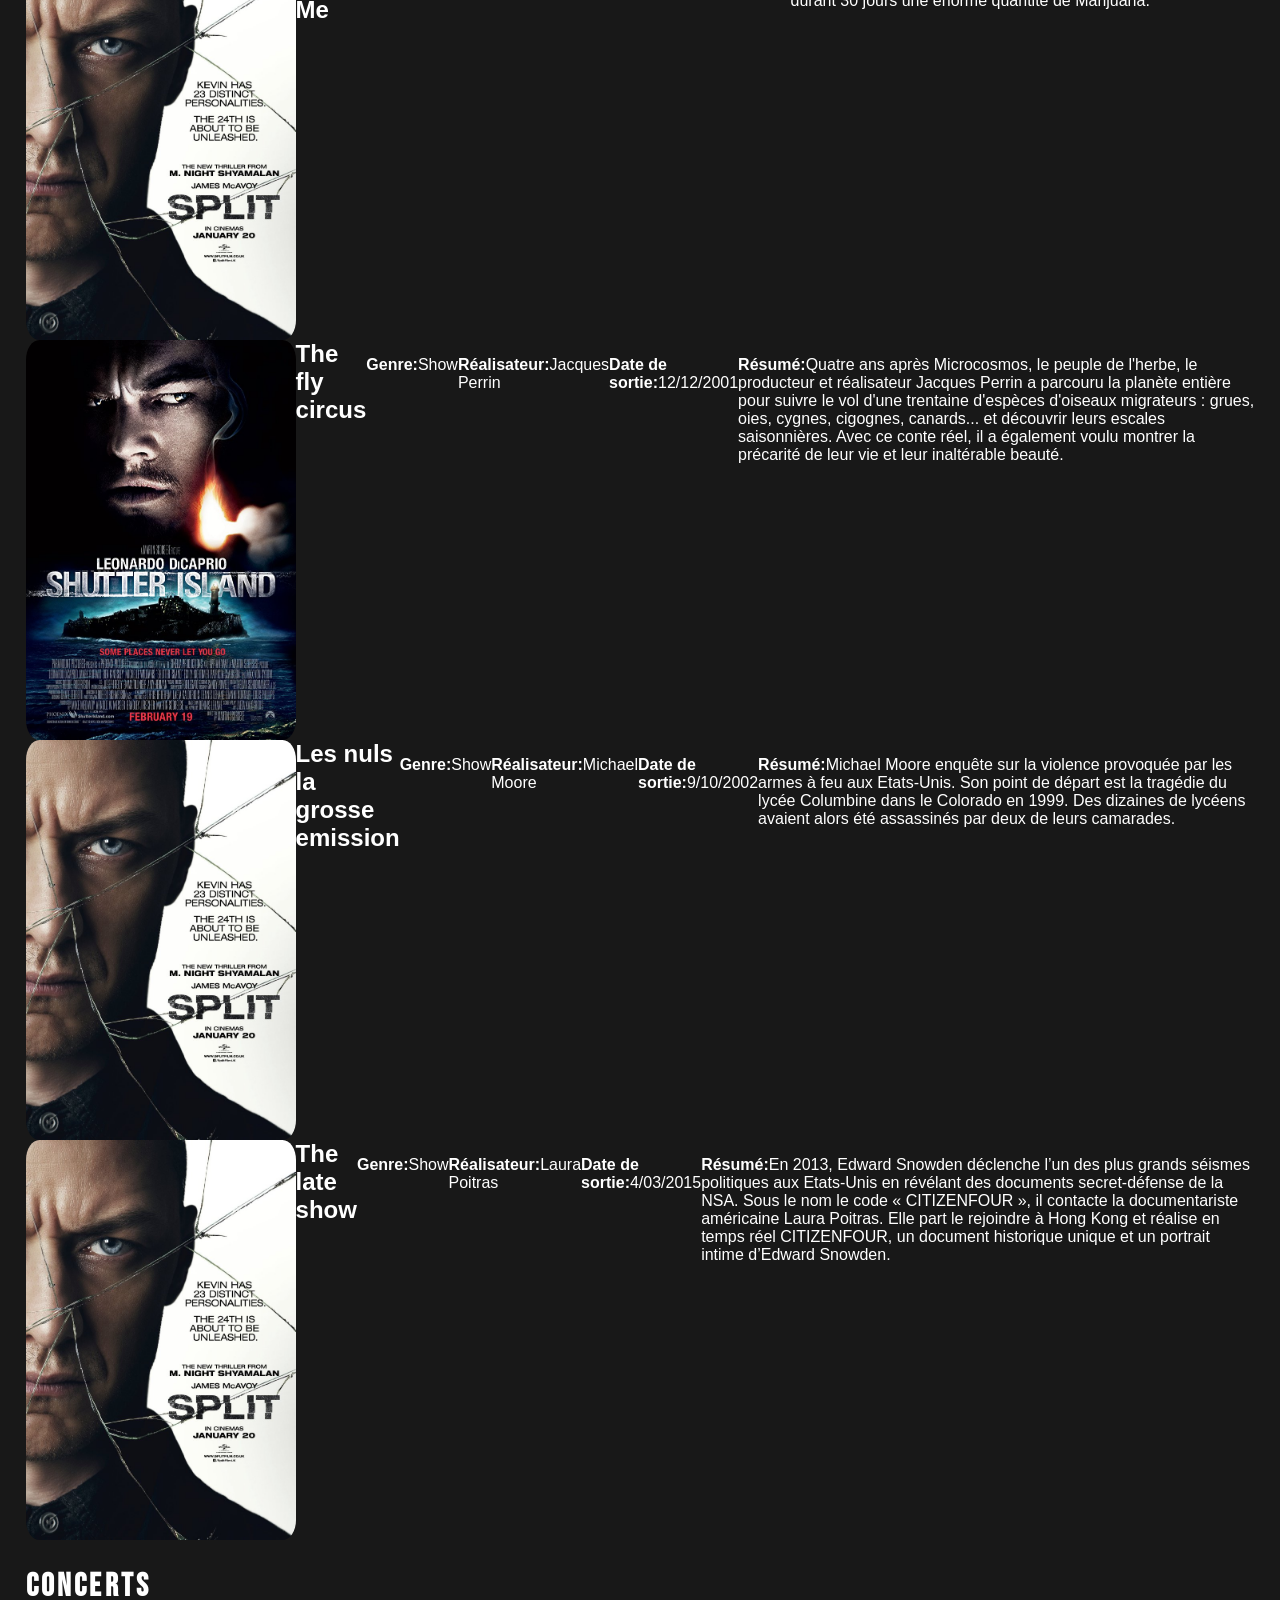
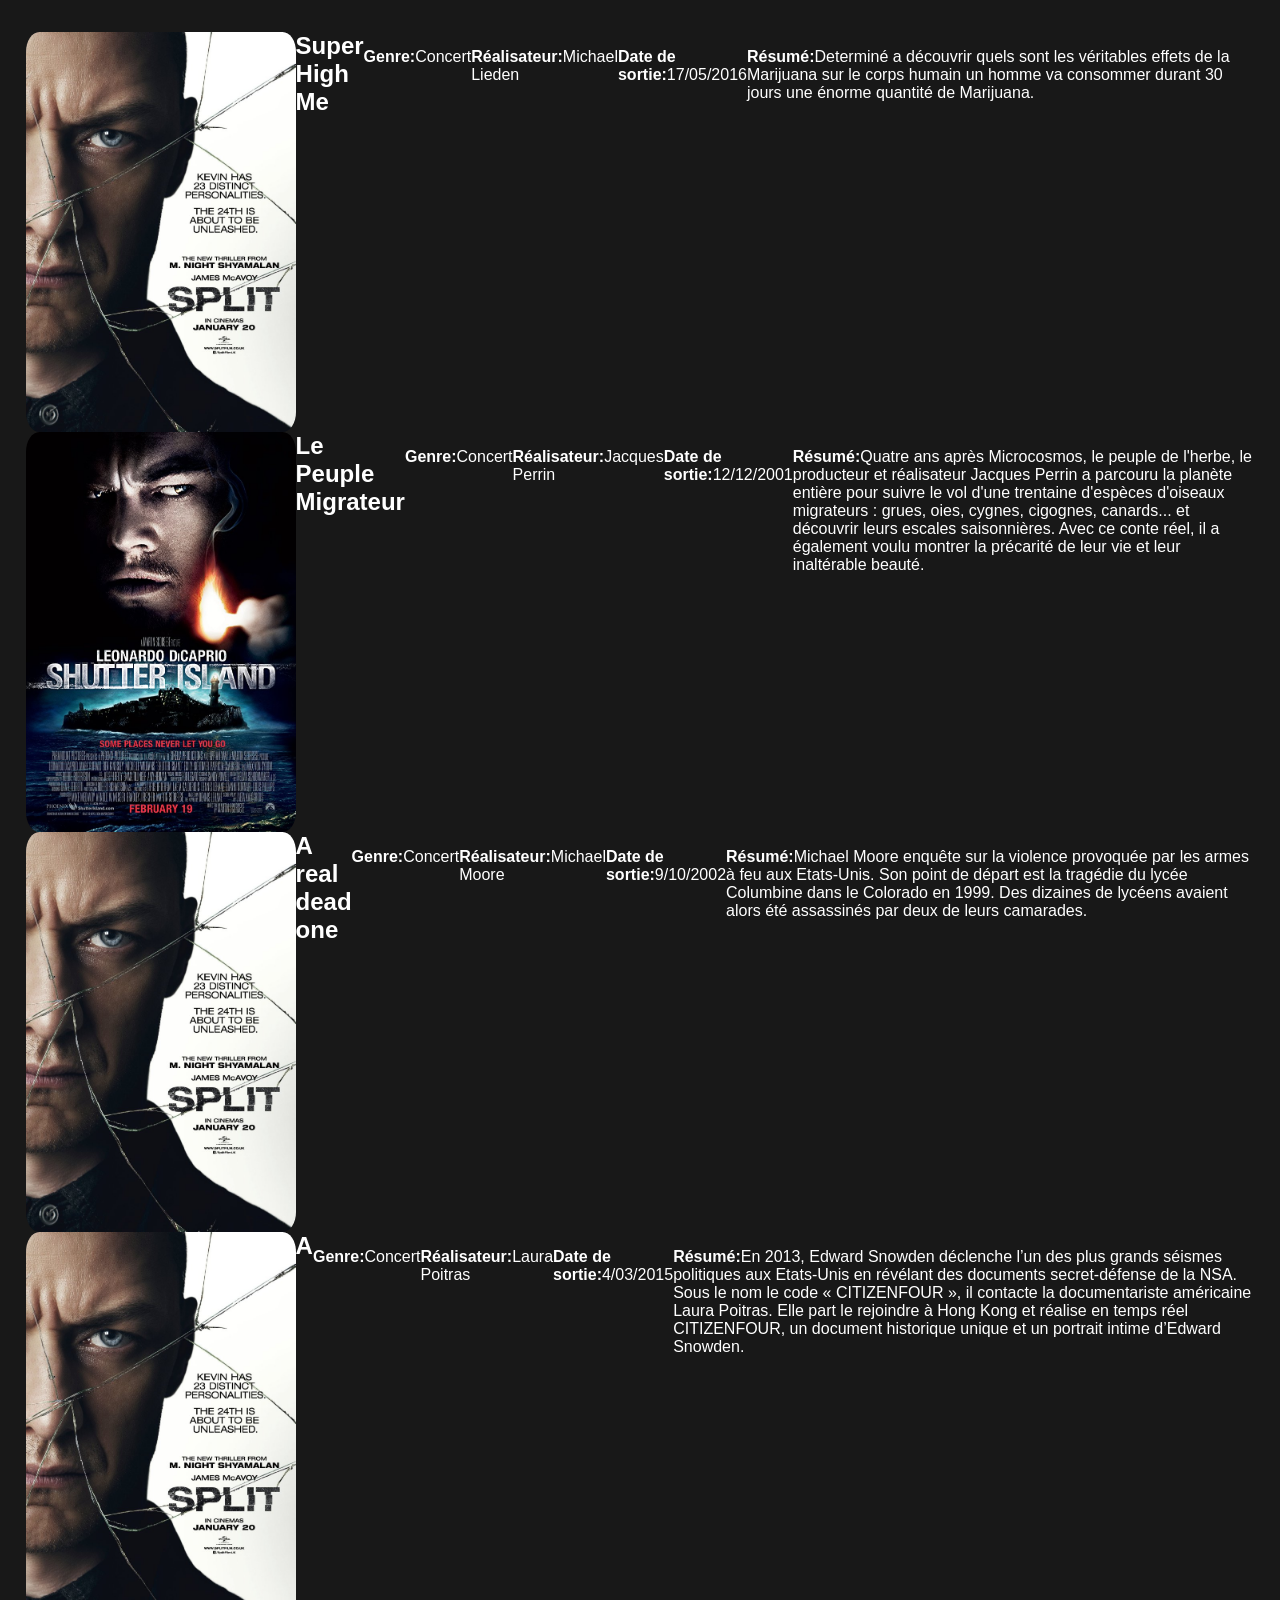
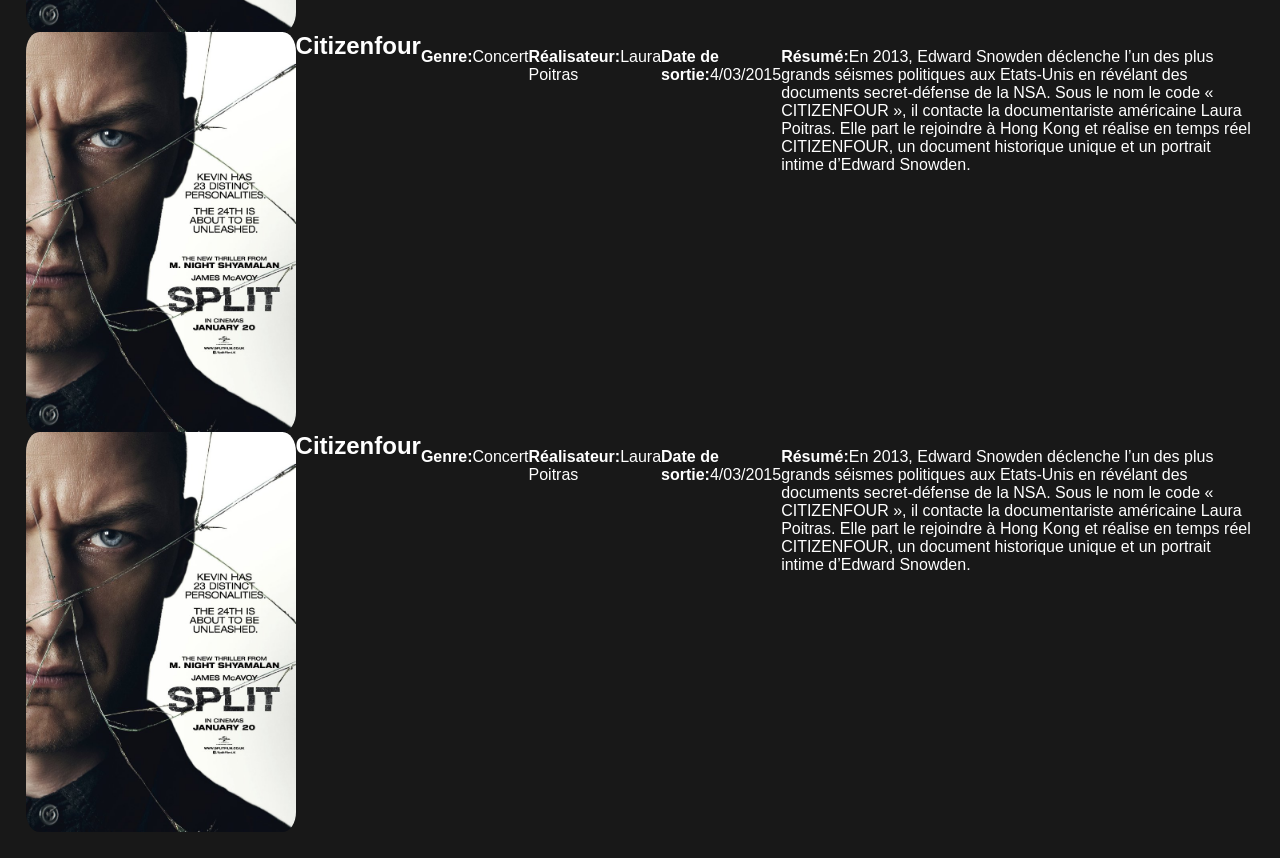
==== commit aeebdf00: "Refactor XML structure and enhance JavaScript functions to display films, series, documentaries, man" ====
--- a/index.html
+++ b/index.html
@@ -83,237 +83,24 @@
 
 <main>
     <section id="films">
-        <h2>Films</h2>
-        <div>
-            <article>
-                <a href="Arcane.html">
-                    <h3>Les Animaux Fantastiques <br>Les Secrets de Dumbledore </h3>
-                    <img src="/imgFilm/LesAnimauxFantastiquesLesSecretsdeDumbledore.jpg" alt="Les Animaux Fantastiques : Les Secrets de Dumbledore">
-                    <ul>
-                        <li>Film</li>
-                        <li>Fantastique</li>
-                        <li>2022</li>
-                        <li>2h22</li>
-                        <li>10+</li>
-                    </ul>
-                    <p>Quand Grindelwald menace de détruire tous les Moldus, le professeur Dumbledore recrute Norbert Dragonneau pour diriger une équipe de sorciers et de sorcières afin de le neutraliser.</p>
-                </a>
-            </article>
-
-            <article>
-                <h3>Taken 2</h3>
-                <img src="/imgFilm/Taken2.jpg" alt="Taken 2">
-                <ul>
-                    <li>Film</li>
-                    <li>Action</li>
-                    <li>2012</li>
-                    <li>1h32</li>
-                    <li>16+</li>
-                </ul>
-                <p>Après avoir sauvé sa fille d'un réseau de trafiquants, Bryan Mills devient lui-même la cible de représailles violentes lors d'un voyage à Istanbul.</p>
-            </article>
-
-            <article>
-                <h3>Le Chant du Loup</h3>
-                <img src="/imgFilm/LeChantduLoup.webp" alt="Le Chant du Loup">
-                <ul>
-                    <li>Film</li>
-                    <li>Drame</li>
-                    <li>2019</li>
-                    <li>1h55</li>
-                    <li>12+</li>
-                </ul>
-                <p>Un jeune analyste sonar de la Marine française, doté d’une ouïe exceptionnelle, doit prouver sa fiabilité alors qu'une crise nucléaire menace la sécurité mondiale.</p>
-            </article>
-
-            <article>
-                <h3>Intouchables</h3>
-                <img src="/imgFilm/Intouchables.jpg" alt="Intouchables">
-                <ul>
-                    <li>Film</li>
-                    <li>Comédie</li>
-                    <li>2011</li>
-                    <li>1h52</li>
-                    <li>10+</li>
-                </ul>
-                <p>Après un accident de parapente, un riche aristocrate engage comme aide à domicile un jeune de banlieue tout juste sorti de prison, donnant lieu à une amitié inattendue.</p>
-            </article>
-        </div>
     </section>
 
     <section id="series">
-        <h2>Sries</h2>
-        <div>
-            <article>
-                <h3>La Casa de Papel</h3>
-                <img src="/imgSeries/LaCasadePapeljpg.jpg" alt="La Casa de Papel">
-                <ul>
-                    <li>Série</li>
-                    <li>Action</li>
-                    <li>2017</li>
-                    <li>41 épisodes</li>
-                    <li>16+</li>
-                </ul>
-                <p>Huit voleurs prennent en otage des employés de la Maison royale de la monnaie d’Espagne, tandis que leur chef manipule la police pour mener à bien son plan.</p>
-            </article>
-
-            <article>
-                <h3>Stranger Things</h3>
-                <img src="/imgSeries/StrangerThings.jpg" alt="Stranger Things">
-                <ul>
-                    <li>Série</li>
-                    <li>Science-fiction</li>
-                    <li>2016</li>
-                    <li>34 épisodes</li>
-                    <li>13+</li>
-                </ul>
-                <p>Dans une petite ville, un garçon disparaît mystérieusement. Ses amis enquêtent et découvrent une jeune fille aux pouvoirs surnaturels et un univers parallèle effrayant.</p>
-            </article>
-
-            <article>
-                <h3>Designated Survivor</h3>
-                <img src="/imgSeries/DesignatedSurvivor.webp" alt="Designated Survivor">
-                <ul>
-                    <li>Série</li>
-                    <li>Drame</li>
-                    <li>2016</li>
-                    <li>53 épisodes</li>
-                    <li>13+</li>
-                </ul>
-                <p>Après un attentat qui décime le gouvernement américain, un ministre de second rang devient soudainement président des États-Unis et doit diriger une nation en crise.</p>
-            </article>
-
-            <article>
-                <a href="Arcane.html"></a>
-                    <h3>Arcane <br> League of Legends</h3>
-                    <img src="/imgSeries/ArcaneLeagueofLegends.jpg" alt="Arcane: League of Legends">
-                    <ul>
-                        <li>Série</li>
-                        <li>Animation</li>
-                        <li>2021</li>
-                        <li>9 épisodes</li>
-                        <li>14+</li>
-                    </ul>
-                    <p>Dans le monde de Piltover et Zaun, deux sœurs se retrouvent ennemies dans une guerre déchirante alimentée par la magie et la technologie. Une origine épique des héros de League of Legends.</p>
-                </a>
-            </article>
-        </div>
     </section>
 
-    <section id="documentaire">
-        <h2>Documentaires</h2>
-        <div>
-            
-            <article>
-                <h3>You vs. Wild</h3>
-                <img src="/imgDocumentaires/YouVsWild.webp" alt="You vs. Wild">
-                <ul>
-                    <li>Série</li>
-                    <li>Aventure</li>
-                    <li>2019</li>
-                    <li>8 épisodes</li>
-                    <li>7+</li>
-                </ul>
-                <p>Suivez Bear Grylls dans des environnements extrêmes. Vous prenez les décisions pour l’aider à survivre dans cette série documentaire interactive.</p>
-            </article>
-
-            <article>
-                <h3>Le monde qui nous habite</h3>
-                <img src="/imgDocumentaires/Le monde qui nous habite.webp" alt="Le monde qui nous habite">
-                <ul>
-                    <li>Série</li>
-                    <li>Science</li>
-                    <li>2023</li>
-                    <li>4 épisodes</li>
-                    <li>13+</li>
-                </ul>
-                <p>Explorez les milliards de micro-organismes qui vivent en nous et leur influence étonnante sur notre santé, nos émotions et notre comportement.</p>
-            </article>
-
-            <article>
-                <h3>À l'écoute du ventre <br> les secrets de votre santé</h3>
-                <img src="/imgDocumentaires/Àl'écouteduventreLessecretsdevotresanté.jpeg" alt="À l'écoute du ventre : les secrets de votre santé">
-                <ul>
-                    <li>Documentaire</li>
-                    <li>Santé</li>
-                    <li>2023</li>
-                    <li>1 épisode</li>
-                    <li>10+</li>
-                </ul>
-                <p>Ce documentaire explore comment notre système digestif, souvent négligé, joue un rôle clé dans notre santé globale, de l'immunité aux émotions.</p>
-            </article>
-
-            <article>
-                <h3>14 x 8000 <br> Aux sommets de l'impossible</h3>
-                <img src="/imgDocumentaires/14x8000Auxsommetsdel'impossible.webp" alt="14 x 8000 : Aux sommets de l'impossible">
-                <ul>
-                    <li>Documentaire</li>
-                    <li>Aventure</li>
-                    <li>2021</li>
-                    <li>1 épisode</li>
-                    <li>13+</li>
-                </ul>
-                <p>L'alpiniste Nimsdai Purja tente un exploit incroyable : gravir les 14 sommets de plus de 8 000 mètres en moins de 7 mois. Une aventure humaine et physique hors du commun.</p>
-            </article>
-        </div>
+    <section id="documentaires">
     </section>
 
-    <section id="manga">
-        <h2>Manga <br> The Art of Anime</h2>
-        <div>
-            
-            <article>
-                <h3>Attack on Titan</h3>
-                <img src="/imgManga/AttackOnTitan.jpg" alt="Attack on Titan">
-                <ul>
-                    <li>Série</li>
-                    <li>Action</li>
-                    <li>2013</li>
-                    <li>87 épisodes (4 saisons)</li>
-                    <li>16+</li>
-                </ul>
-                <p>Dans un monde ravagé par des créatures géantes appelées Titans, les survivants vivent reclus derrière des murs. Eren et ses amis rejoignent l’armée pour se battre et découvrir la vérité.</p>
-            </article>
+    <section id="mangas">
+    </section>
 
-            <article>
-                <h3>Demon Slayer</h3>
-                <img src="/imgManga/DemonSlayer.jpg" alt="Demon Slayer">
-                <ul>
-                    <li>Série</li>
-                    <li>Action</li>
-                    <li>2019</li>
-                    <li>55 épisodes</li>
-                    <li>16+</li>
-                </ul>
-                <p>Tanjiro, un jeune vendeur de charbon, devient pourfendeur de démons après le massacre de sa famille. Sa sœur, Nezuko, est transformée en démon. Il cherche à la sauver tout en luttant contre le mal.</p>
-            </article>
+    <section id="animes">
+    </section>
 
-            <article>
-                <h3>Death Note</h3>
-                <img src="/imgManga/DeathNote.webp" alt="Death Note">
-                <ul>
-                    <li>Série</li>
-                    <li>Thriller</li>
-                    <li>2006</li>
-                    <li>37 épisodes</li>
-                    <li>16+</li>
-                </ul>
-                <p>Light Yagami, un lycéen surdoué, découvre un carnet qui tue toute personne dont le nom y est écrit. Il décide d’éliminer les criminels, devenant le mystérieux Kira, traqué par le détective L.</p>
-            </article>
+    <section id="shows">
+    </section>
 
-            <article>
-                <h3>One Piece</h3>
-                <img src="/imgManga/OnePiece.jpg" alt="One Piece">
-                <ul>
-                    <li>Série</li>
-                    <li>Aventure</li>
-                    <li>1999</li>
-                    <li>1000 épisodes</li>
-                    <li>12+</li>
-                </ul>
-                <p>Monkey D. Luffy rêve de devenir le Roi des Pirates. Avec son équipage, il explore les mers à la recherche du légendaire trésor One Piece, affrontant ennemis, marines et dangers fantastiques.</p>
-            </article>
-        </div>
+    <section id="concerts">
     </section>
 
 </main>
--- a/style.css
+++ b/style.css
@@ -144,7 +144,6 @@
   margin: 1%;
   width: 60%;
   padding: 1%;
-  back
 }
 
 main article p {
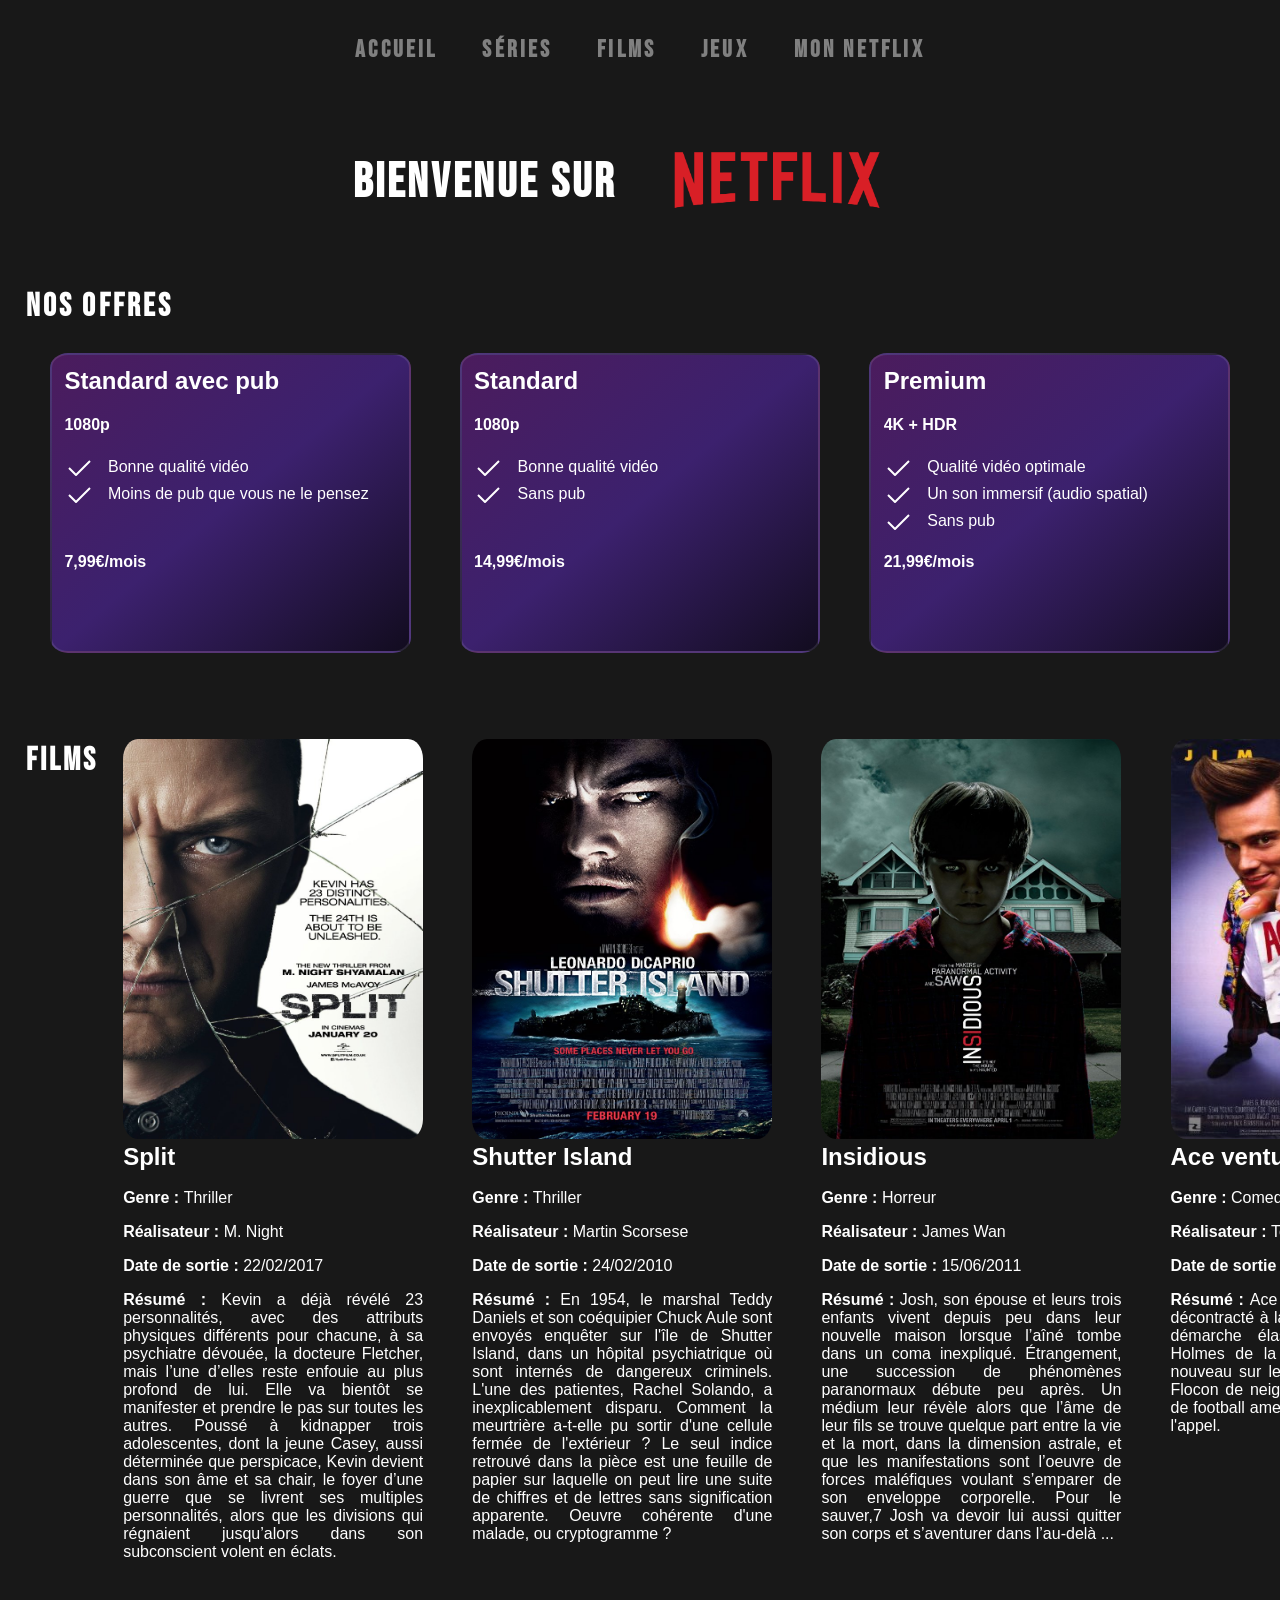
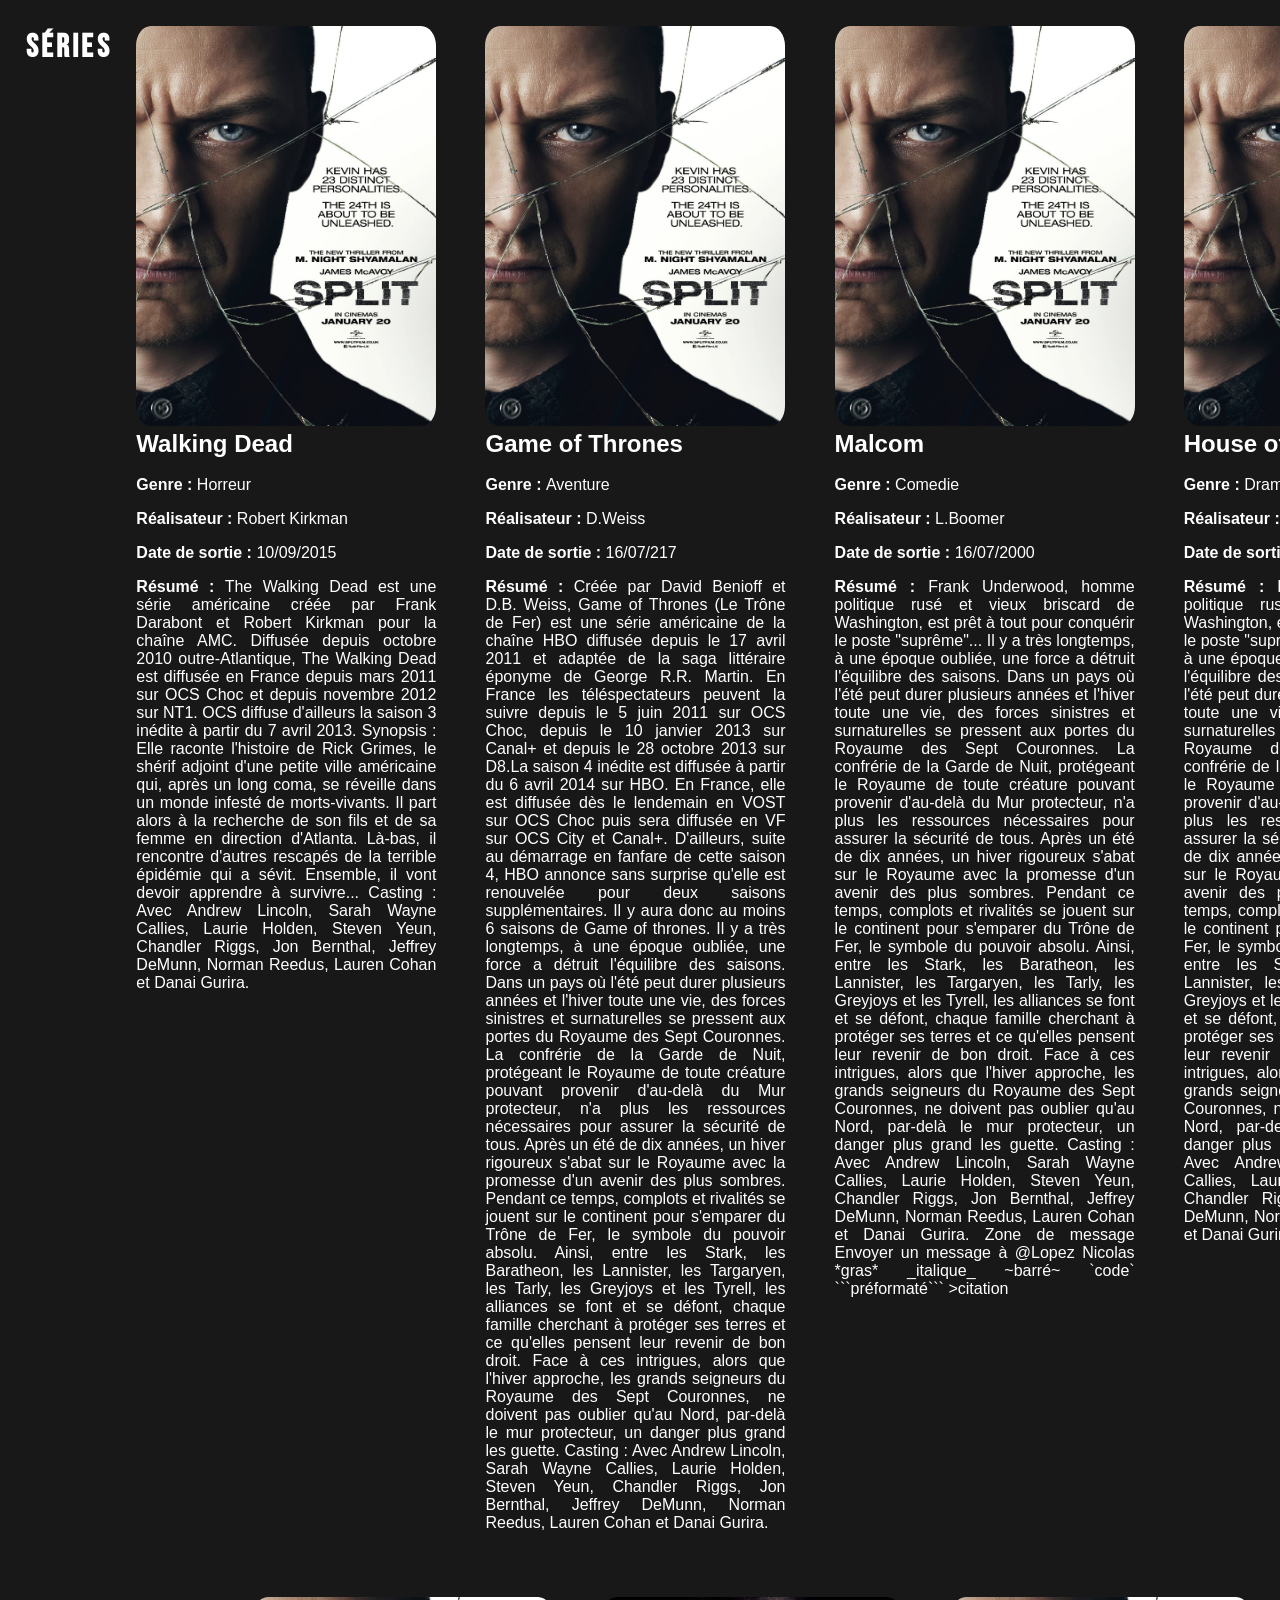
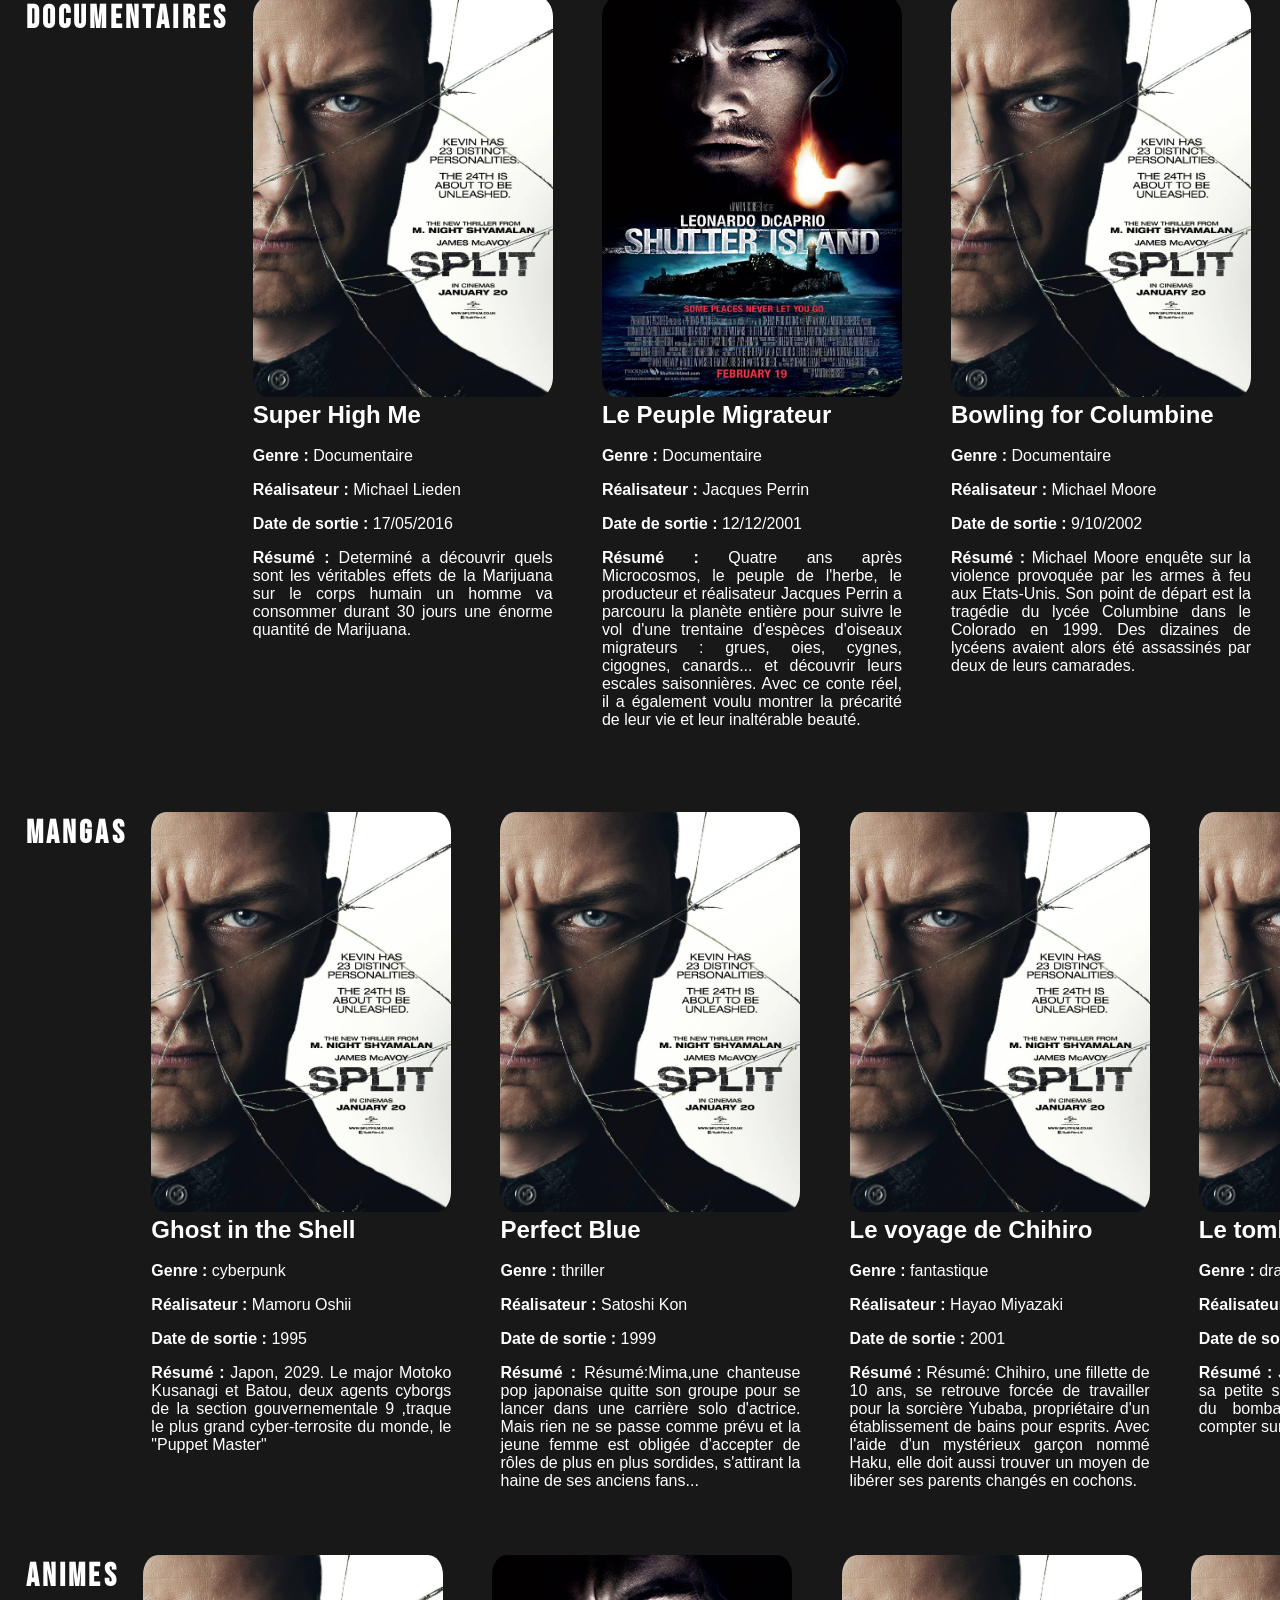
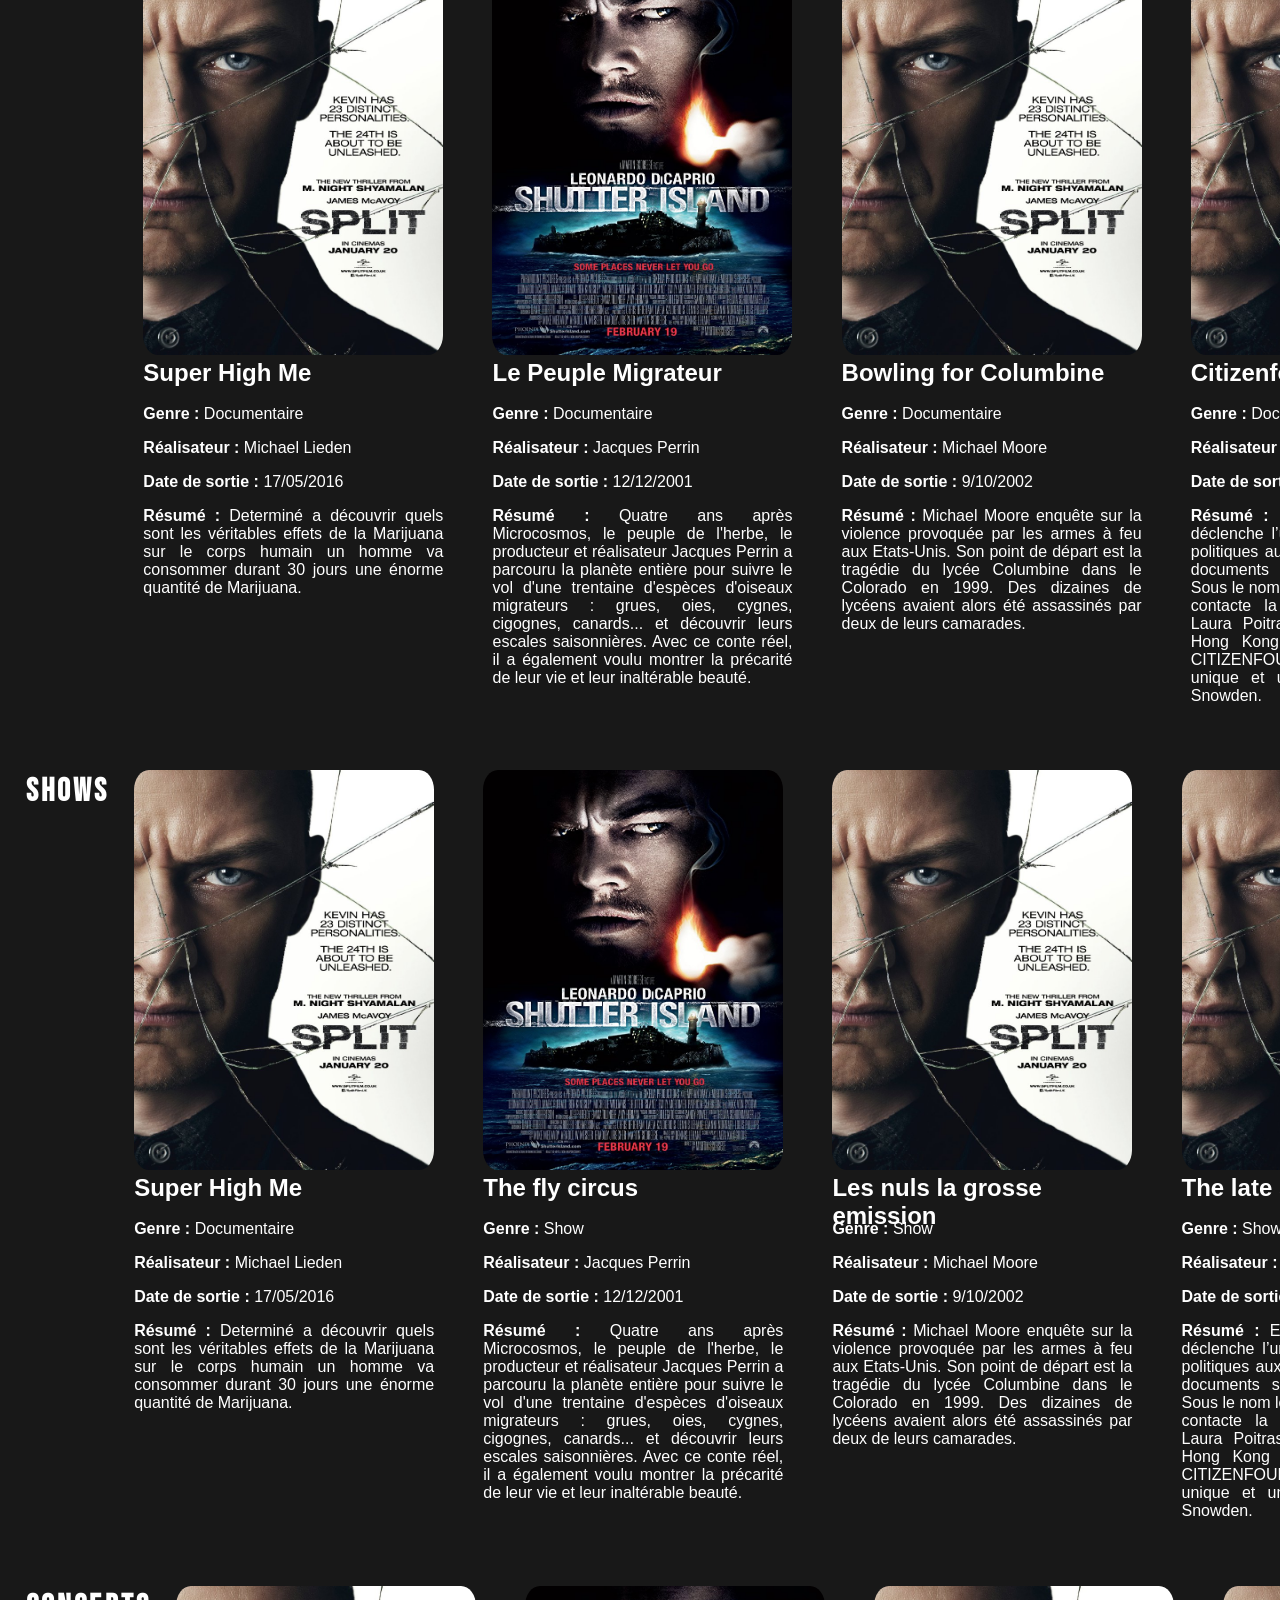
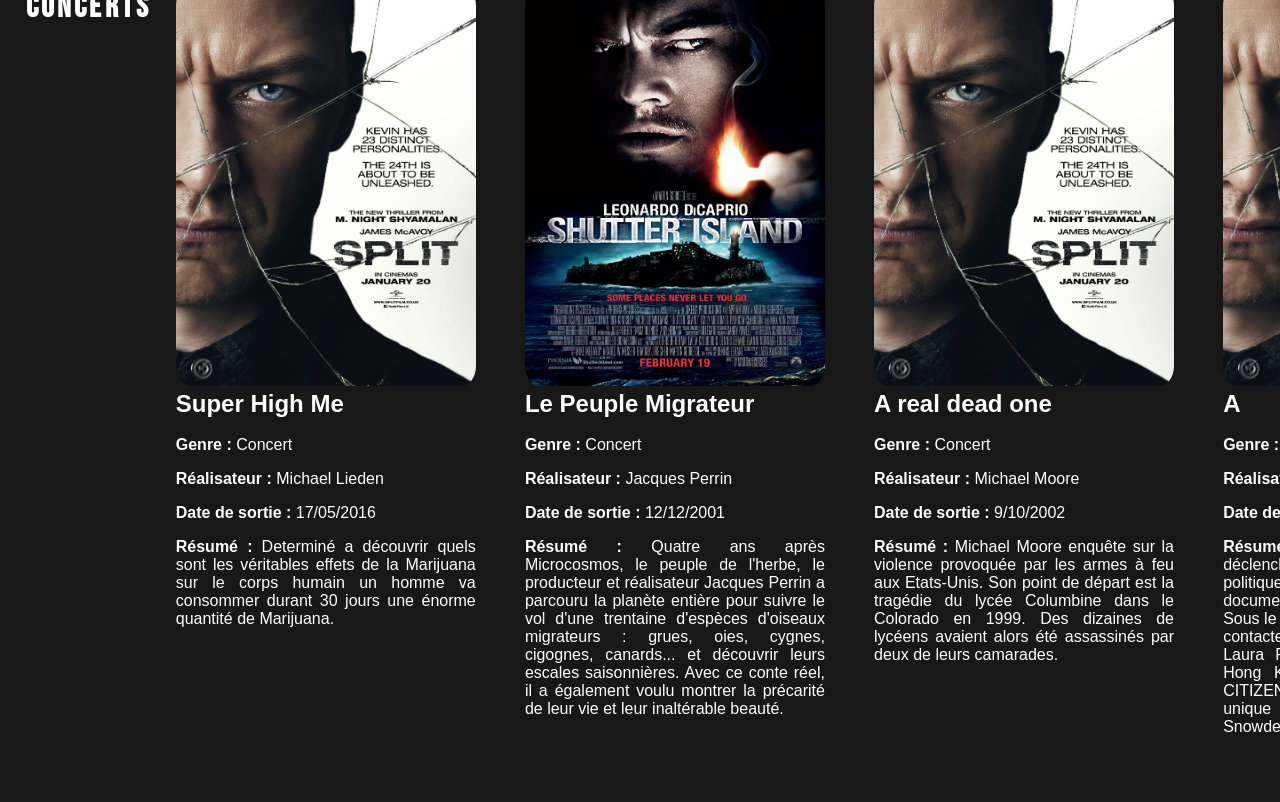
==== commit e9ef427f: "Update stylesheet link and create new CSS files for homepage layout and styling" ====
--- a/index.html
+++ b/index.html
@@ -20,7 +20,7 @@
 <head>
     <meta charset="UTF-8">
     <meta name="viewport" content="width=device-width, initial-scale=1.0">
-    <link rel="stylesheet" href="style.css">
+    <link rel="stylesheet" href="style2.css">
     <link href="https://fonts.googleapis.com/css2?family=Bebas+Neue&display=swap" rel="stylesheet">
     <title>Accueil</title>
 </head>
--- a/style2.css
+++ b/style2.css
@@ -0,0 +1,183 @@
+/* 
+PAGE ACCUEIL
+*/
+
+html {
+  color: white;
+  background-color: rgb(24, 24, 24);
+  font-family: "Segoe UI", sans-serif;
+  padding: 2%;
+}
+
+body {
+  padding: 0;
+  margin: 0 auto;
+}
+
+img {
+  height: 400px;
+  width: 300px;
+  border-radius: 5%;
+  margin: 0 auto;
+}
+
+h1 {
+  font-family: "Bebas Neue";
+  letter-spacing: 0.2rem;
+  font-size: 300%;
+  text-align: center;
+}
+
+#LogoNetflixGrand {
+  height: 10%;
+  width: 300px;
+  vertical-align: middle;
+}
+
+h2 {
+  font-family: "Bebas Neue";
+  letter-spacing: 0.2rem;
+  font-size: 200%;
+}
+
+h3 {
+  margin: 0;
+  font-size: 150%;
+}
+
+main h3 {
+  height: 30px;
+}
+
+#LogoNetflixPetit {
+  height: 60px;
+  width: auto;
+  border-radius: 15px;
+}
+
+nav ul {
+  font-family: "Bebas Neue";
+  letter-spacing: 0.2rem;
+  margin: 0 auto;
+  padding: 0;
+  width: 50%;
+  display: flex;
+  justify-content: space-around;
+  border-radius: 15px;
+}
+
+nav ul li a {
+  color: grey;
+  font-weight: bold;
+}
+
+nav ul li {
+  margin: 1%;
+  padding: 0.5% 1%;
+}
+
+li {
+  list-style: none;
+}
+
+nav a {
+  text-decoration: none;
+  font-size: 150%;
+}
+
+header div {
+  display: flex;
+  justify-content: space-around;
+  justify-items: first baseline;
+  margin: 1% auto;
+  text-align: left;
+}
+
+header article {
+  margin: 0 2%;
+  padding: 1%;
+  height: 300px;
+  width: 30%;
+  box-sizing: border-box;
+  border: 2px solid rgba(255, 255, 255, 0.1);
+  background: linear-gradient(to bottom right, #4b1c5d, #3c216e, #120c1f);
+  border-radius: 5%;
+}
+
+header article ul {
+  height: 30%;
+  padding: 0;
+}
+
+header article li {
+  margin: 1%;
+}
+
+#sectionOffres {
+  margin-bottom: 5%;
+}
+
+svg {
+  vertical-align: middle;
+  margin-right: 5%;
+}
+
+header article p {
+  justify-content: right;
+}
+
+main .card {
+  margin: 1%;
+  width: 60%;
+  padding: 1%;
+}
+
+main .card p {
+  text-align: justify;
+}
+
+.card a {
+  text-decoration: none;
+  color: white;
+}
+
+/* 
+PAGE JAQUETTE
+*/
+
+#LogoNetflixPetit {
+  height: 60px;
+}
+
+iframe {
+  border-radius: 15px;
+}
+
+#films {
+    display: flex;
+}
+
+#series {
+    display: flex;
+}
+
+#documentaires {
+    display: flex;
+}
+
+#mangas {
+    display: flex;
+}
+
+#animes {
+    display: flex;
+}
+
+
+#shows {
+    display: flex;
+}
+
+#concerts {
+    display: flex;
+}
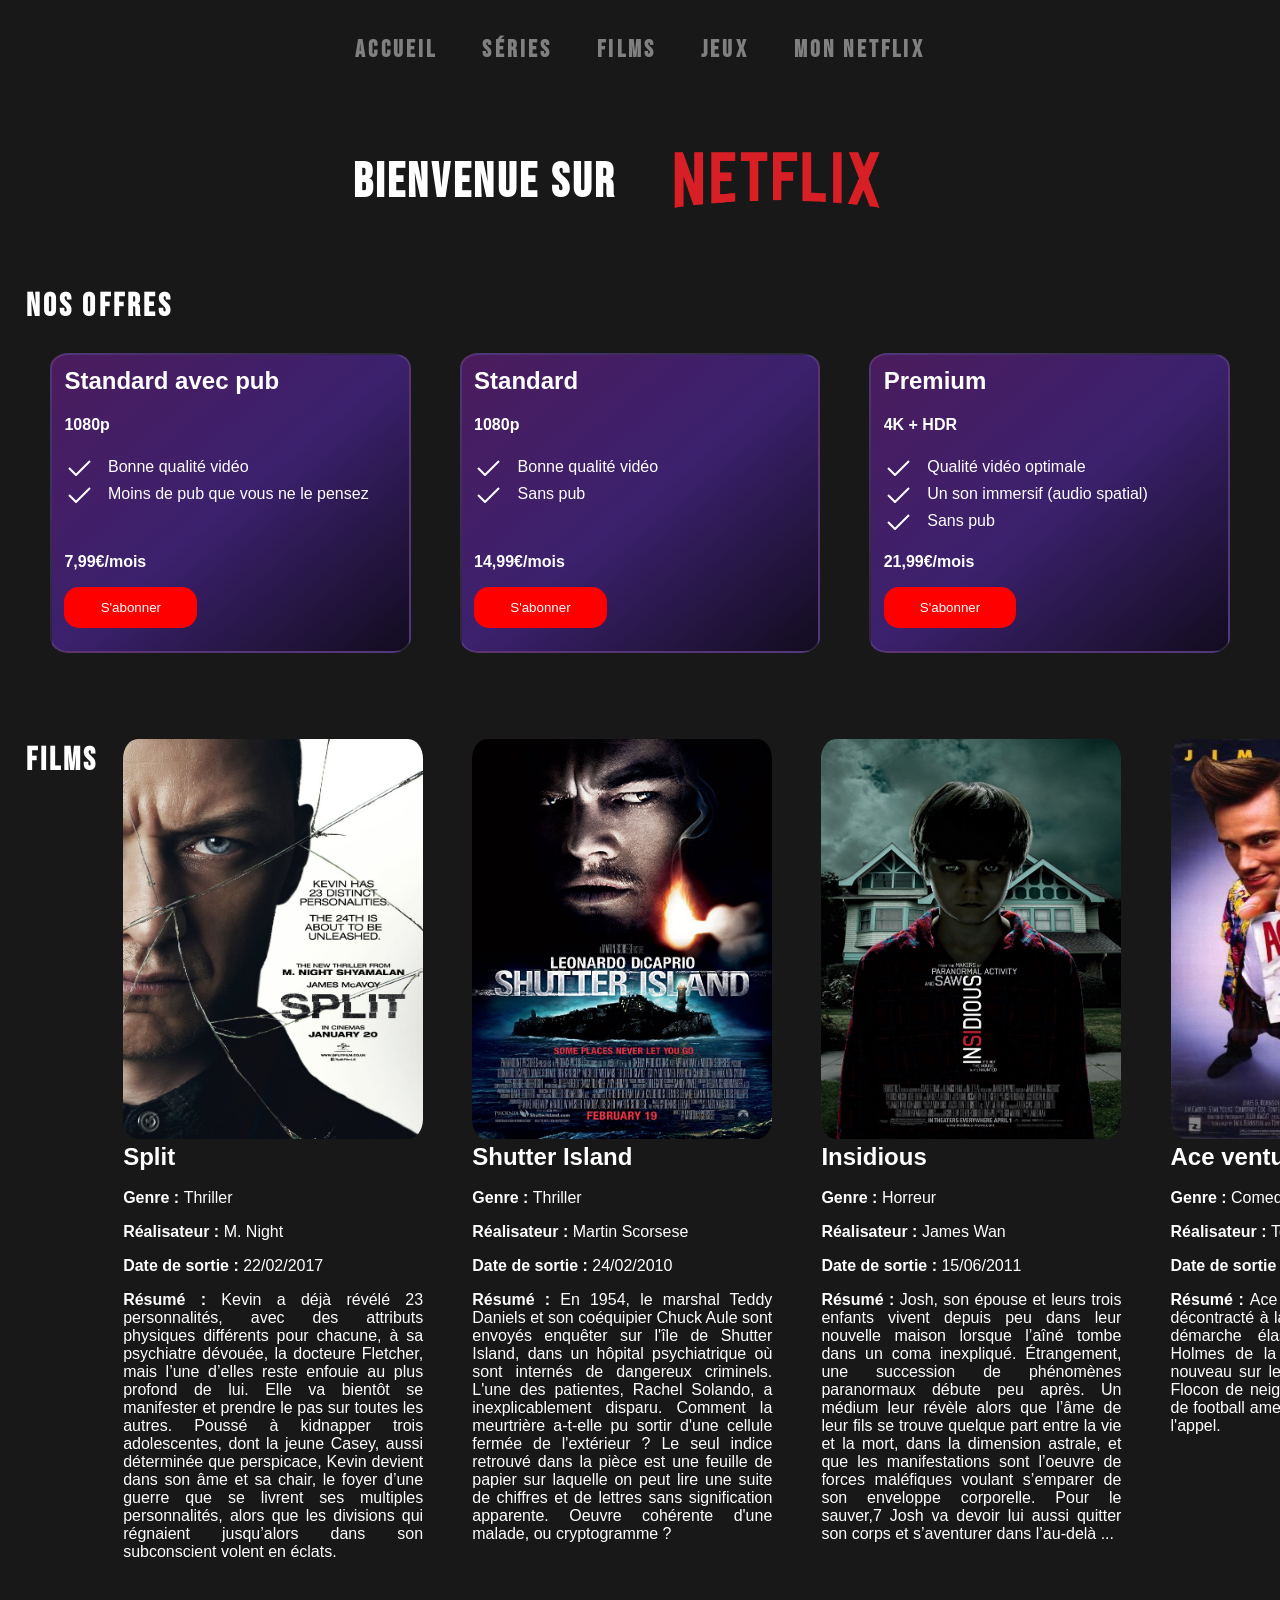
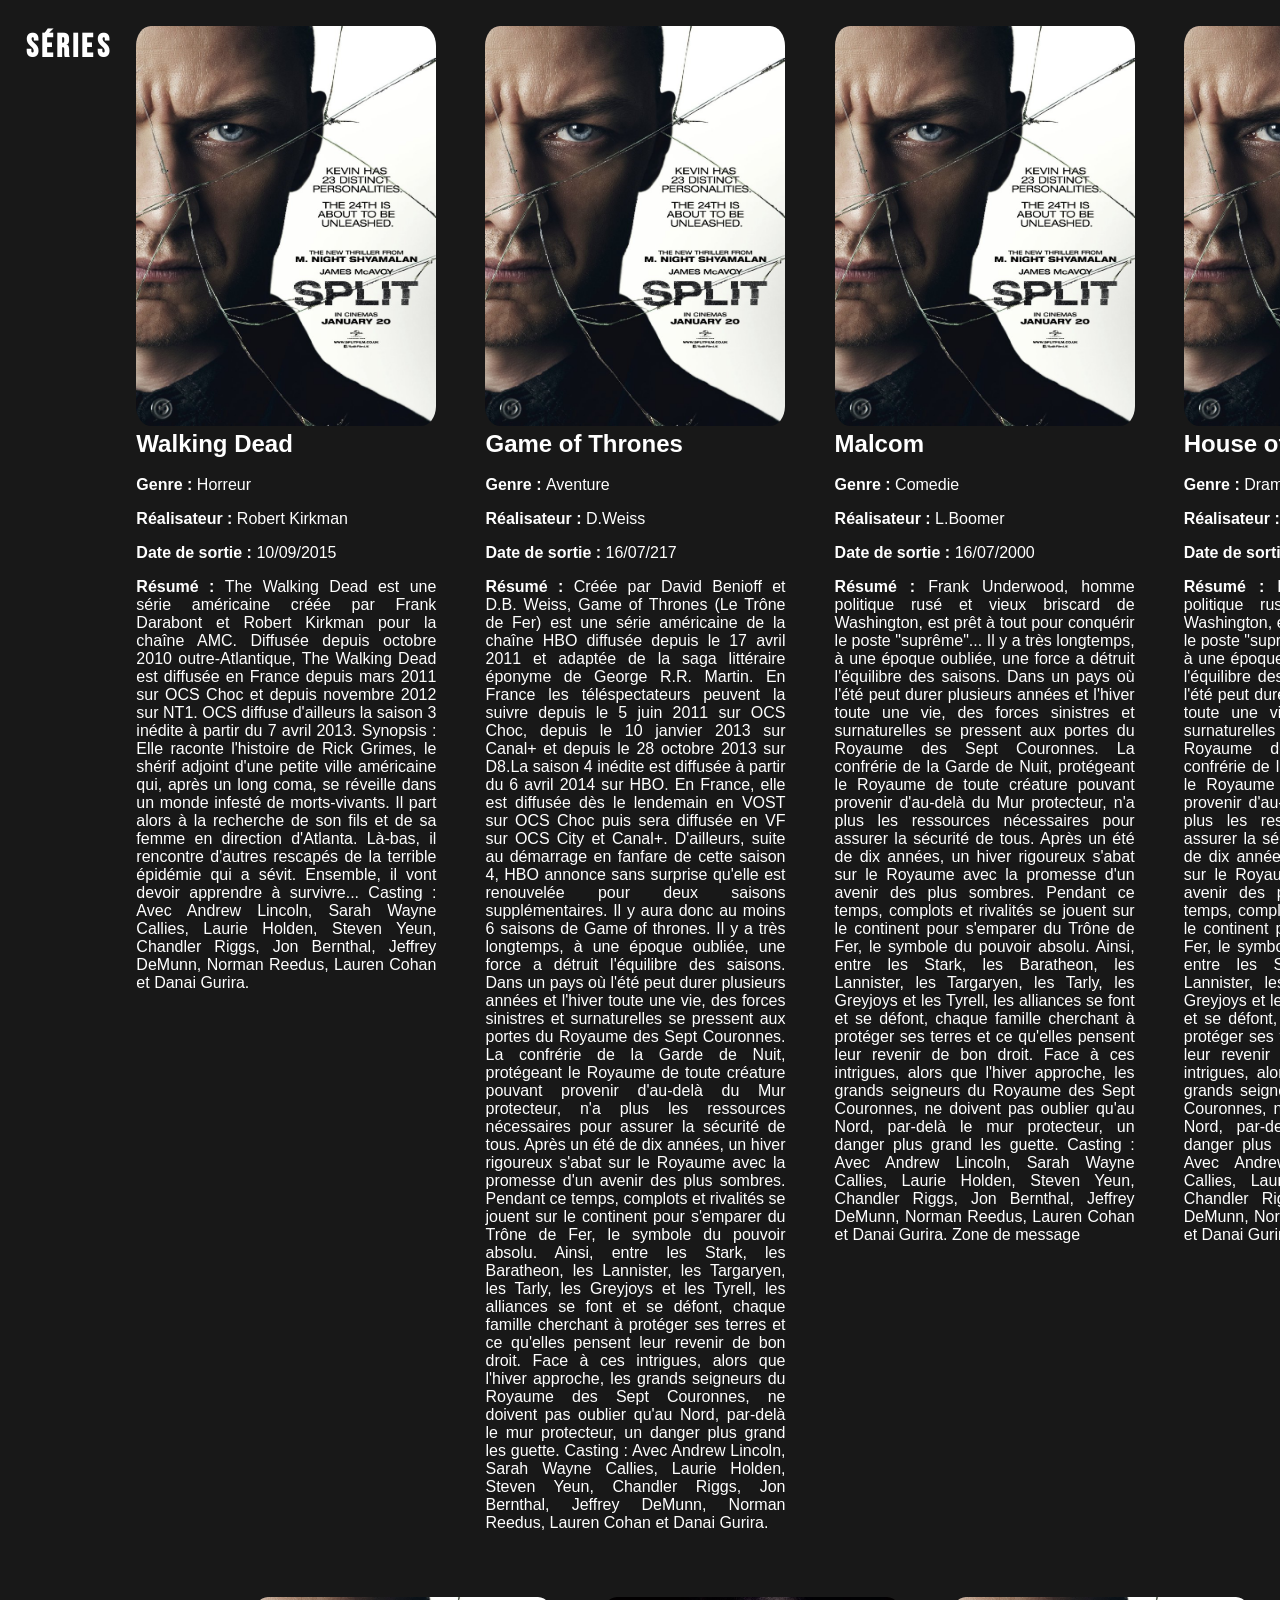
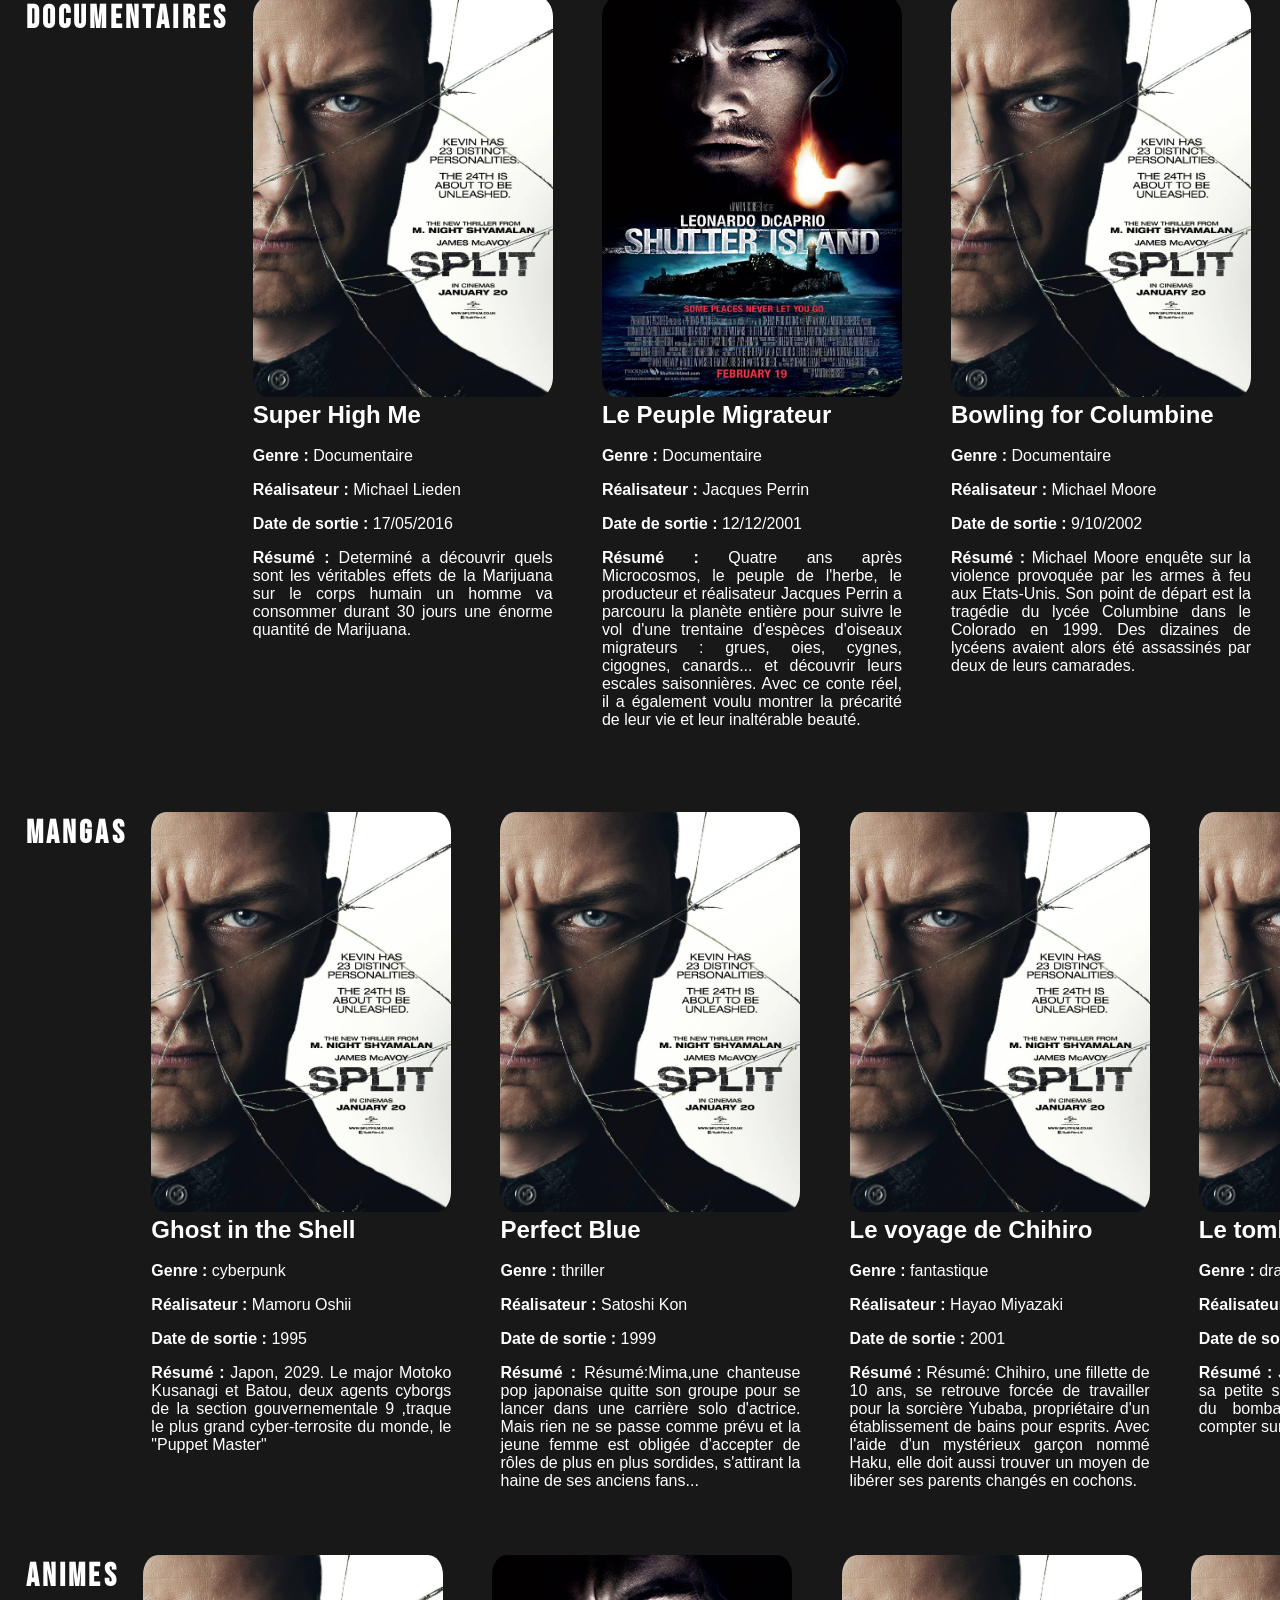
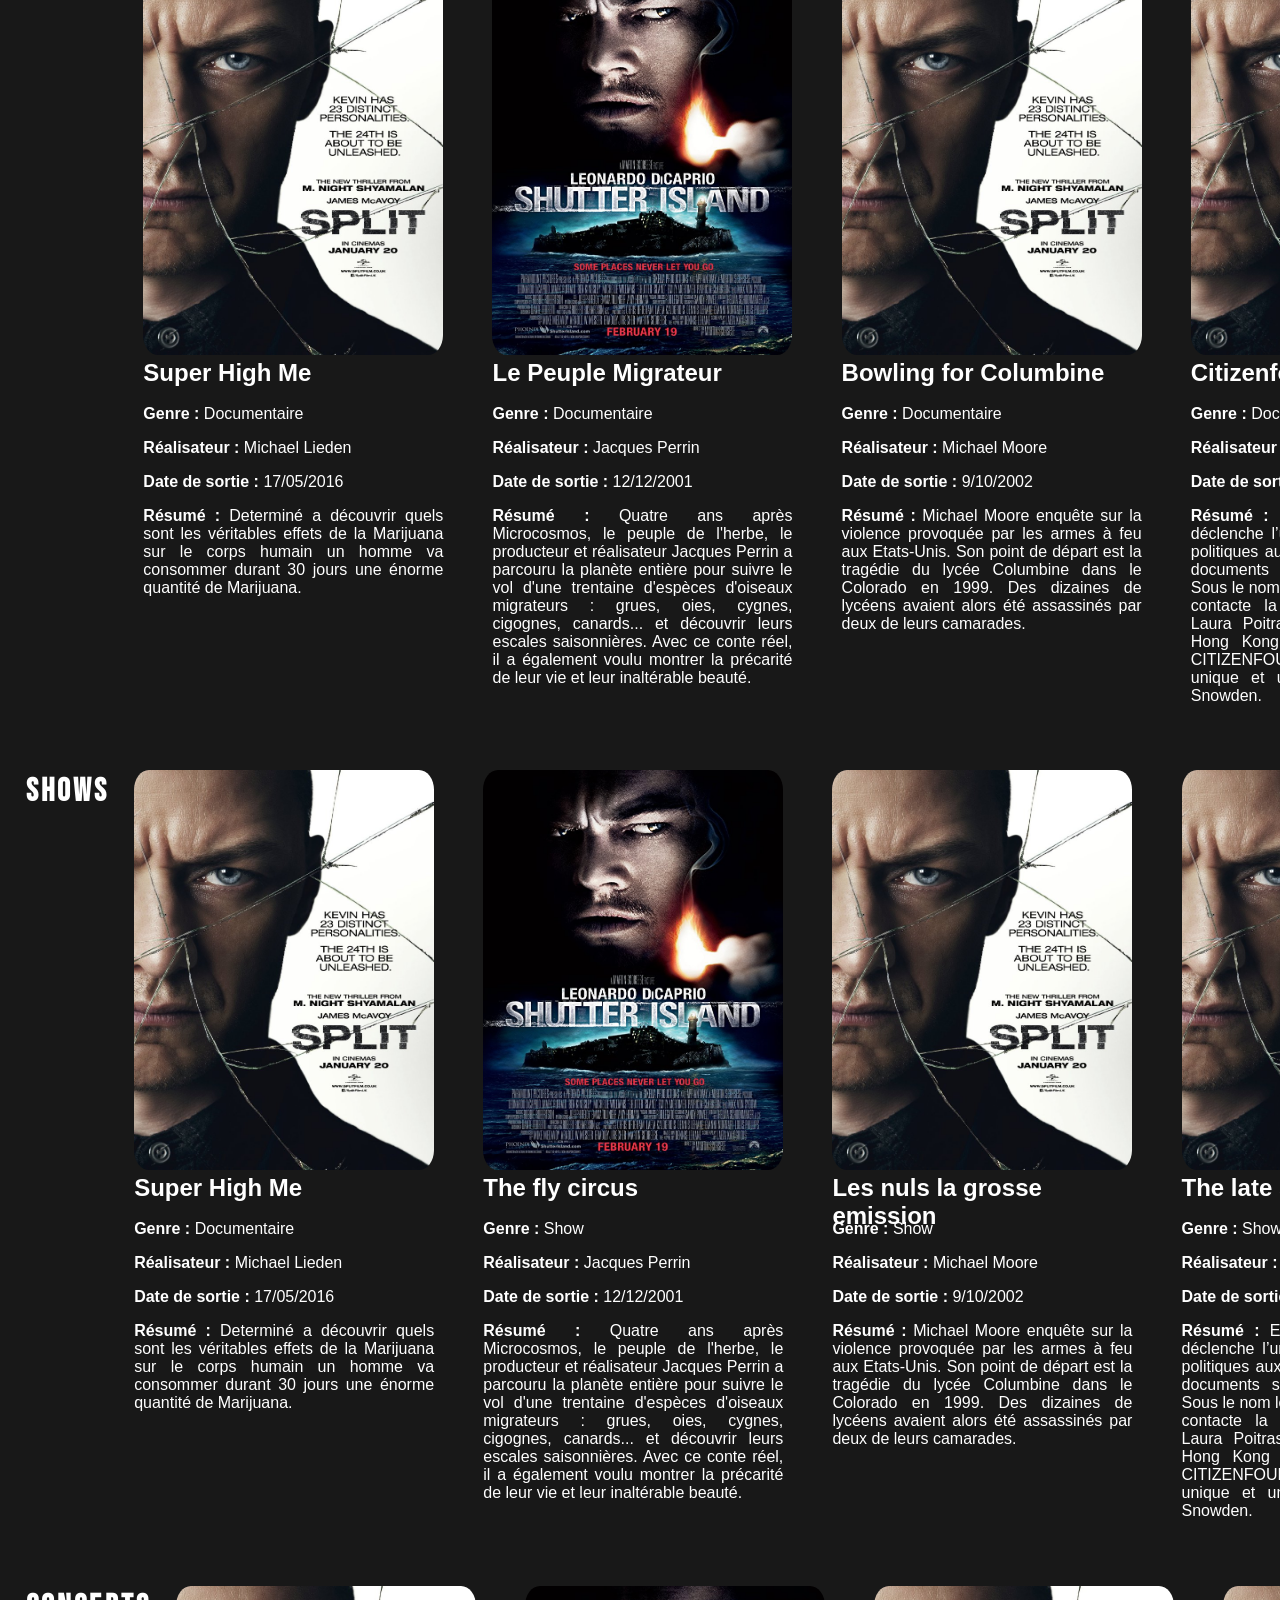
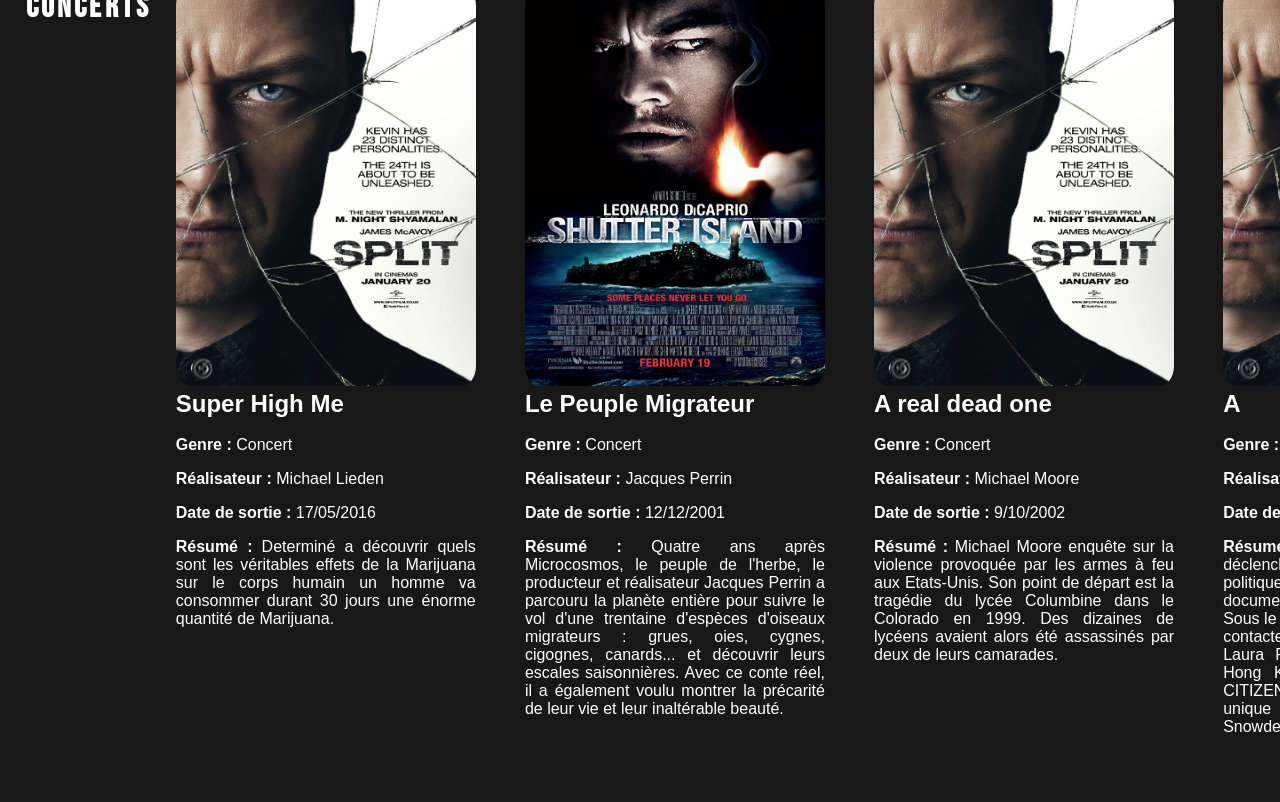
==== commit f2686292: "Add descriptive page and enhance navigation with XML data handling" ====
--- a/index.html
+++ b/index.html
@@ -1,20 +1,5 @@
+<!-- PAGE DESCRIPTIVE -->
 
-<!-- 1er page :
-Film 
-Séries
-Documentaire
-Mangas
-
-2eme page 
-Détails 
-genre 
-Année de sortie
-Synopsis
-
-A faire en :
-CSS
-Html 
--->
 <!DOCTYPE html>
 <html lang="fr">
 <head>
@@ -31,9 +16,9 @@
         <nav>
             <ul>
                 <li><a href="index.html">Accueil</a></li>
-                <li><a href="">Séries</a></li>
-                <li><a href="">Films</a></li>
-                <li><a href="">Jeux</a></li>
+                <li><a href="#series">Séries</a></li>
+                <li><a href="#films">Films</a></li>
+                <li><a href="#jeux">Jeux</a></li>
                 <li><a href="">Mon Netflix</a></li>
             </ul>
         </nav>
@@ -53,6 +38,7 @@
                     <li><svg width="24" height="24" xmlns="http://www.w3.org/2000/svg" ><path fill="currentColor" fill-rule="evenodd" d="m21.3 4.3 1.4 1.4-14 14a1 1 0 0 1-1.4 0l-7-7 1.4-1.4L8 17.58z" clip-rule="evenodd"></path></svg>Moins de pub que vous ne le pensez</li>
                 </ul>
                 <p><b>7,99€/mois</b></p>
+                <input class = "Sabonner" type="submit" value="S'abonner" />
             </article>
 
             <article>
@@ -63,6 +49,7 @@
                     <li><svg width="24" height="24" xmlns="http://www.w3.org/2000/svg" ><path fill="currentColor" fill-rule="evenodd" d="m21.3 4.3 1.4 1.4-14 14a1 1 0 0 1-1.4 0l-7-7 1.4-1.4L8 17.58z" clip-rule="evenodd"></path></svg>Sans pub</li>
                 </ul>
                 <p><b>14,99€/mois</b></p>
+                <input class = "Sabonner" type="submit" value="S'abonner" />
             </article>
 
             <article>
@@ -75,6 +62,7 @@
                     <li></li>
                 </ul>
                 <p><b>21,99€/mois</b></p>
+                <input class = "Sabonner" type="submit" value="S'abonner" />
             </article>
         </div>
     </section>
@@ -106,6 +94,7 @@
 </main>
 
 <script src="script.js"></script>
+
 </body>
 
 </html>
--- a/style2.css
+++ b/style2.css
@@ -180,4 +180,17 @@
 
 #concerts {
     display: flex;
+}
+
+.Sabonner {
+  height: 15%;
+  width: 40%;
+  color: white;
+  border: none;
+  border-radius: 15px;
+  background-color: rgb(255, 0, 0);
+}
+
+.Sabonner:hover {
+  background-color: rgba(255, 0, 0, 0.492);
 }
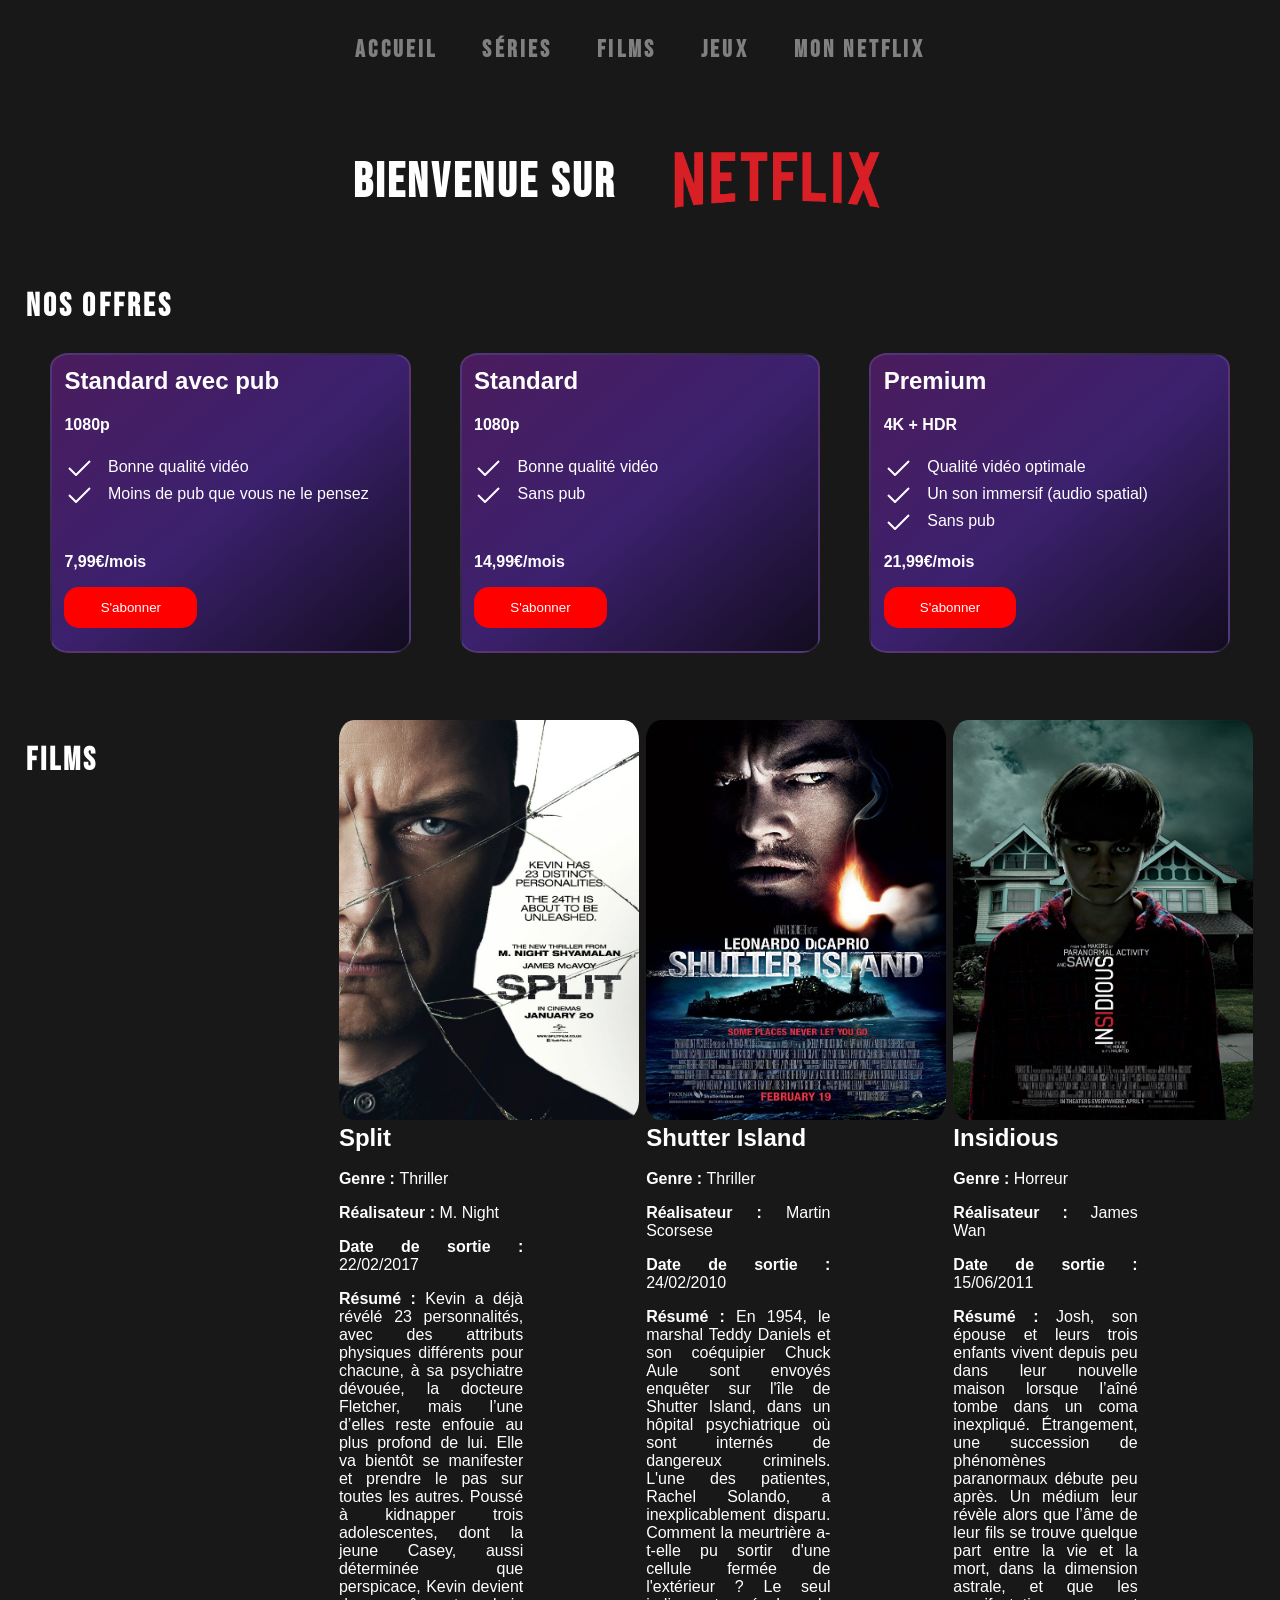
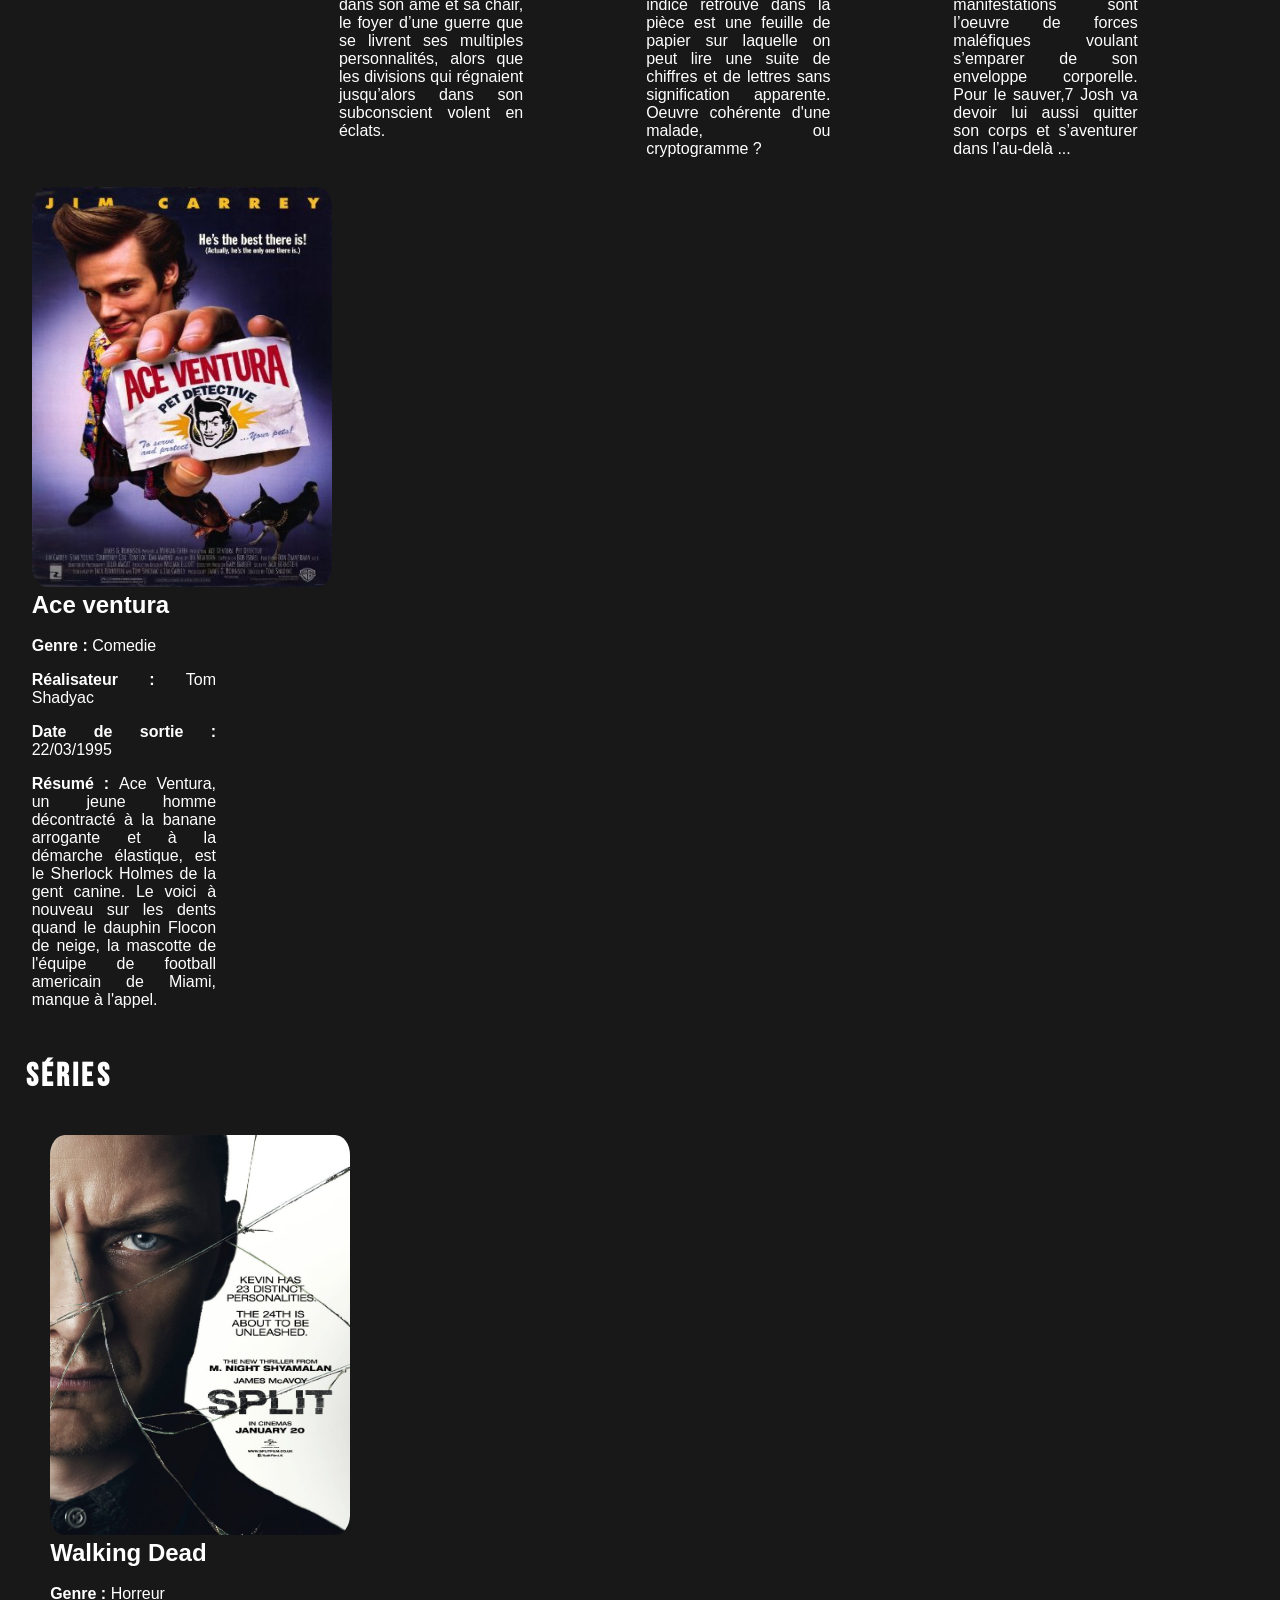
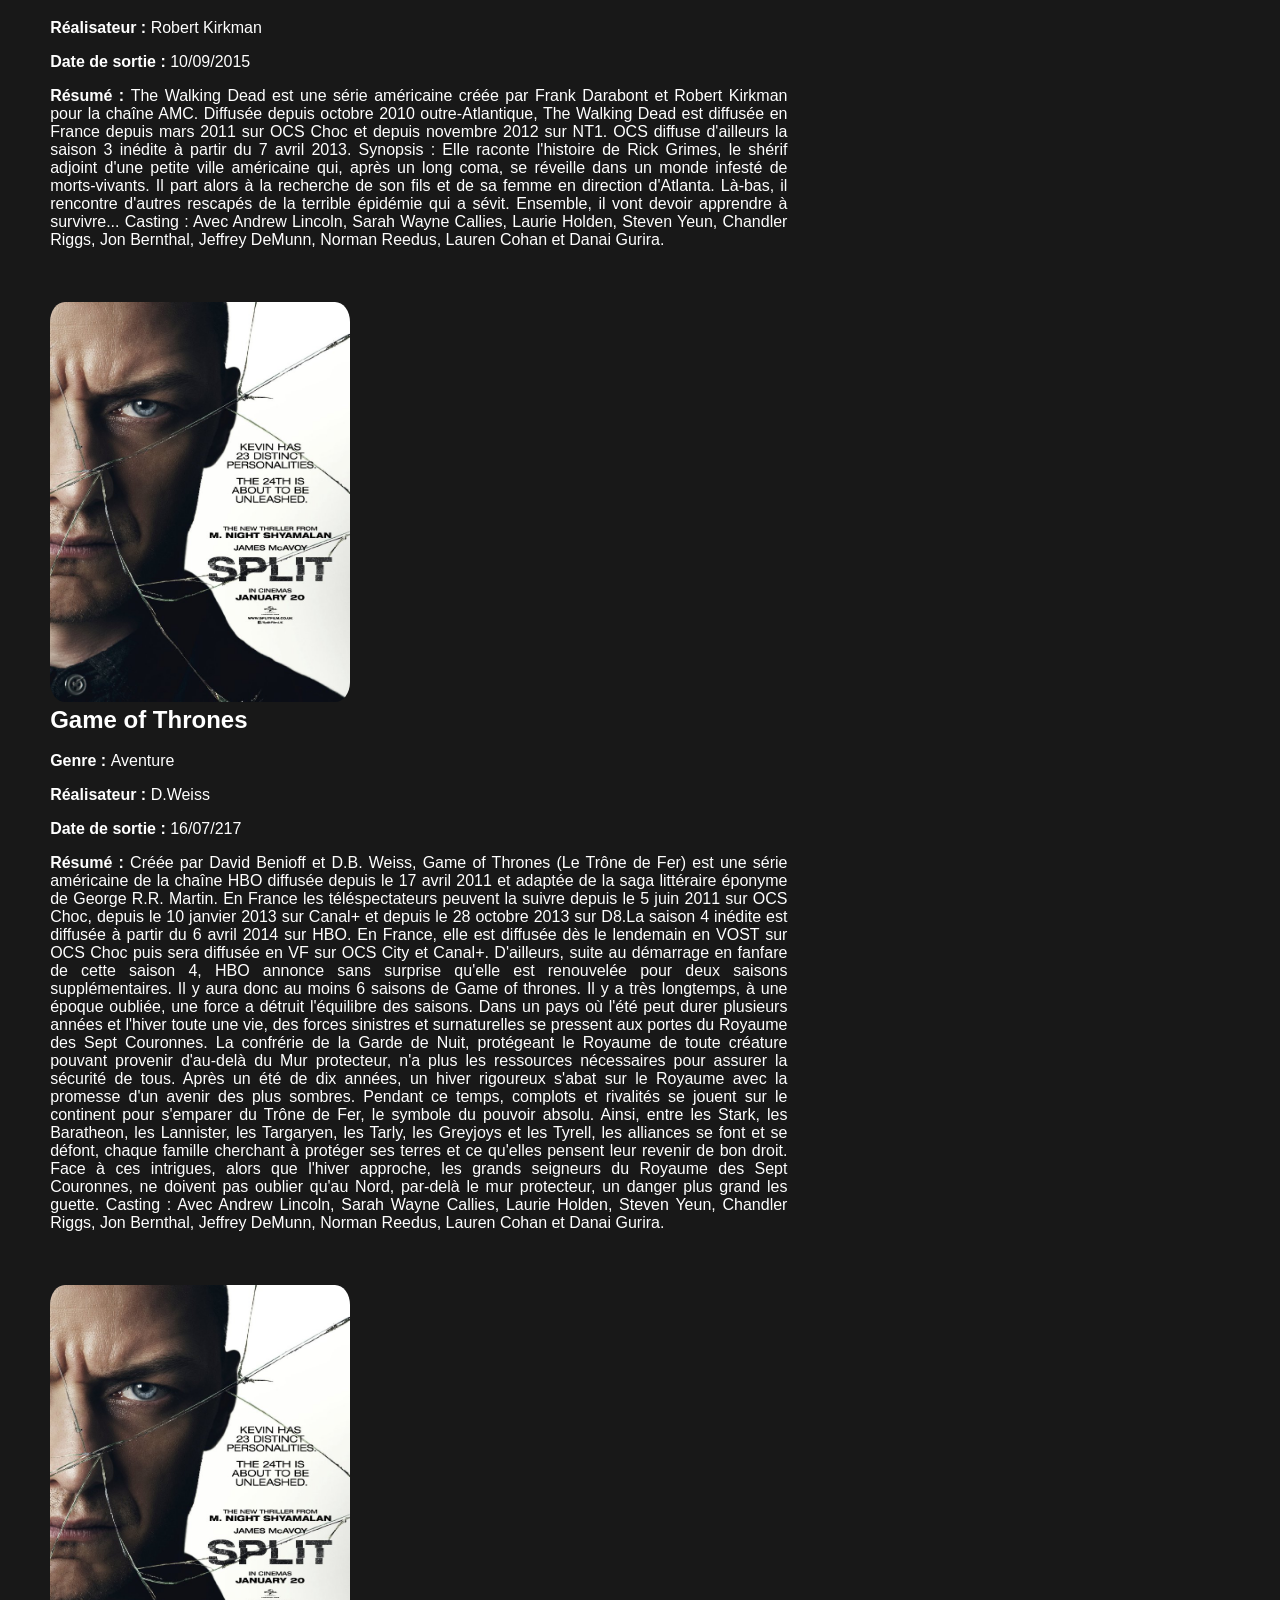
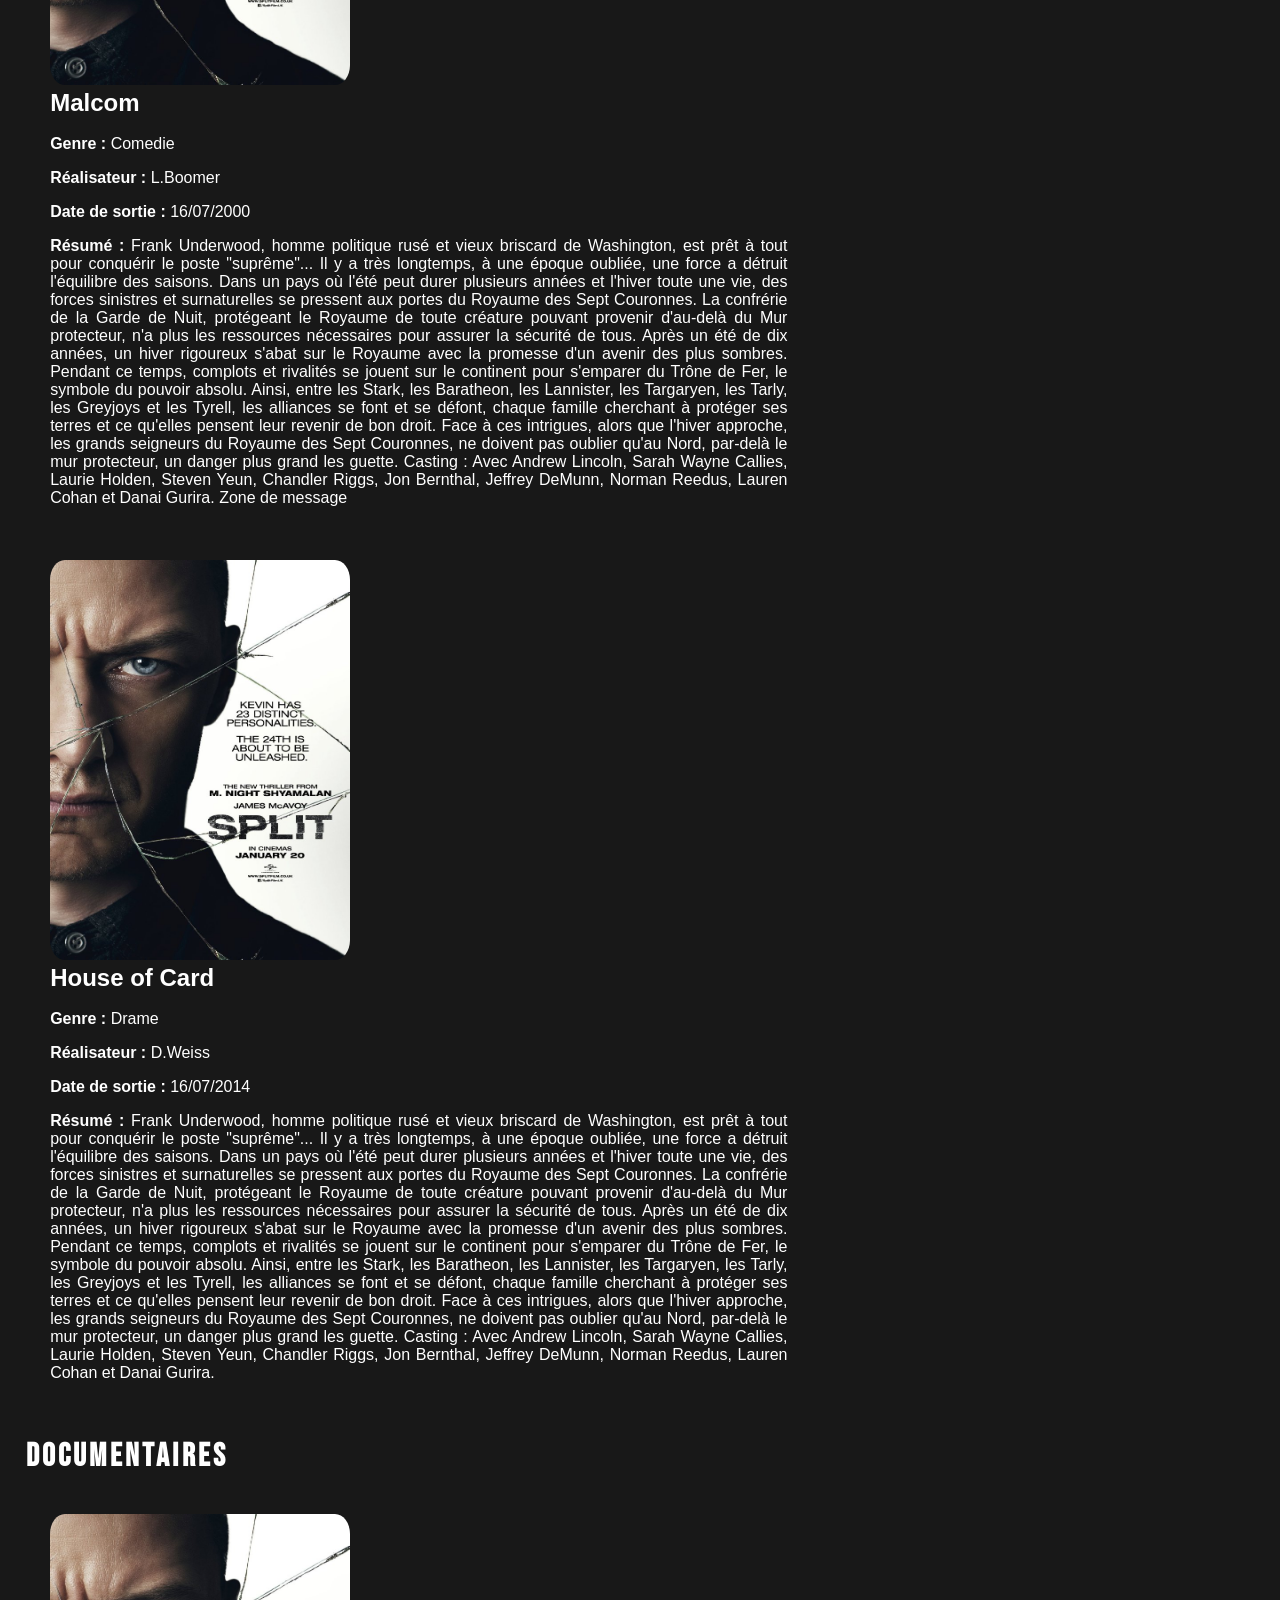
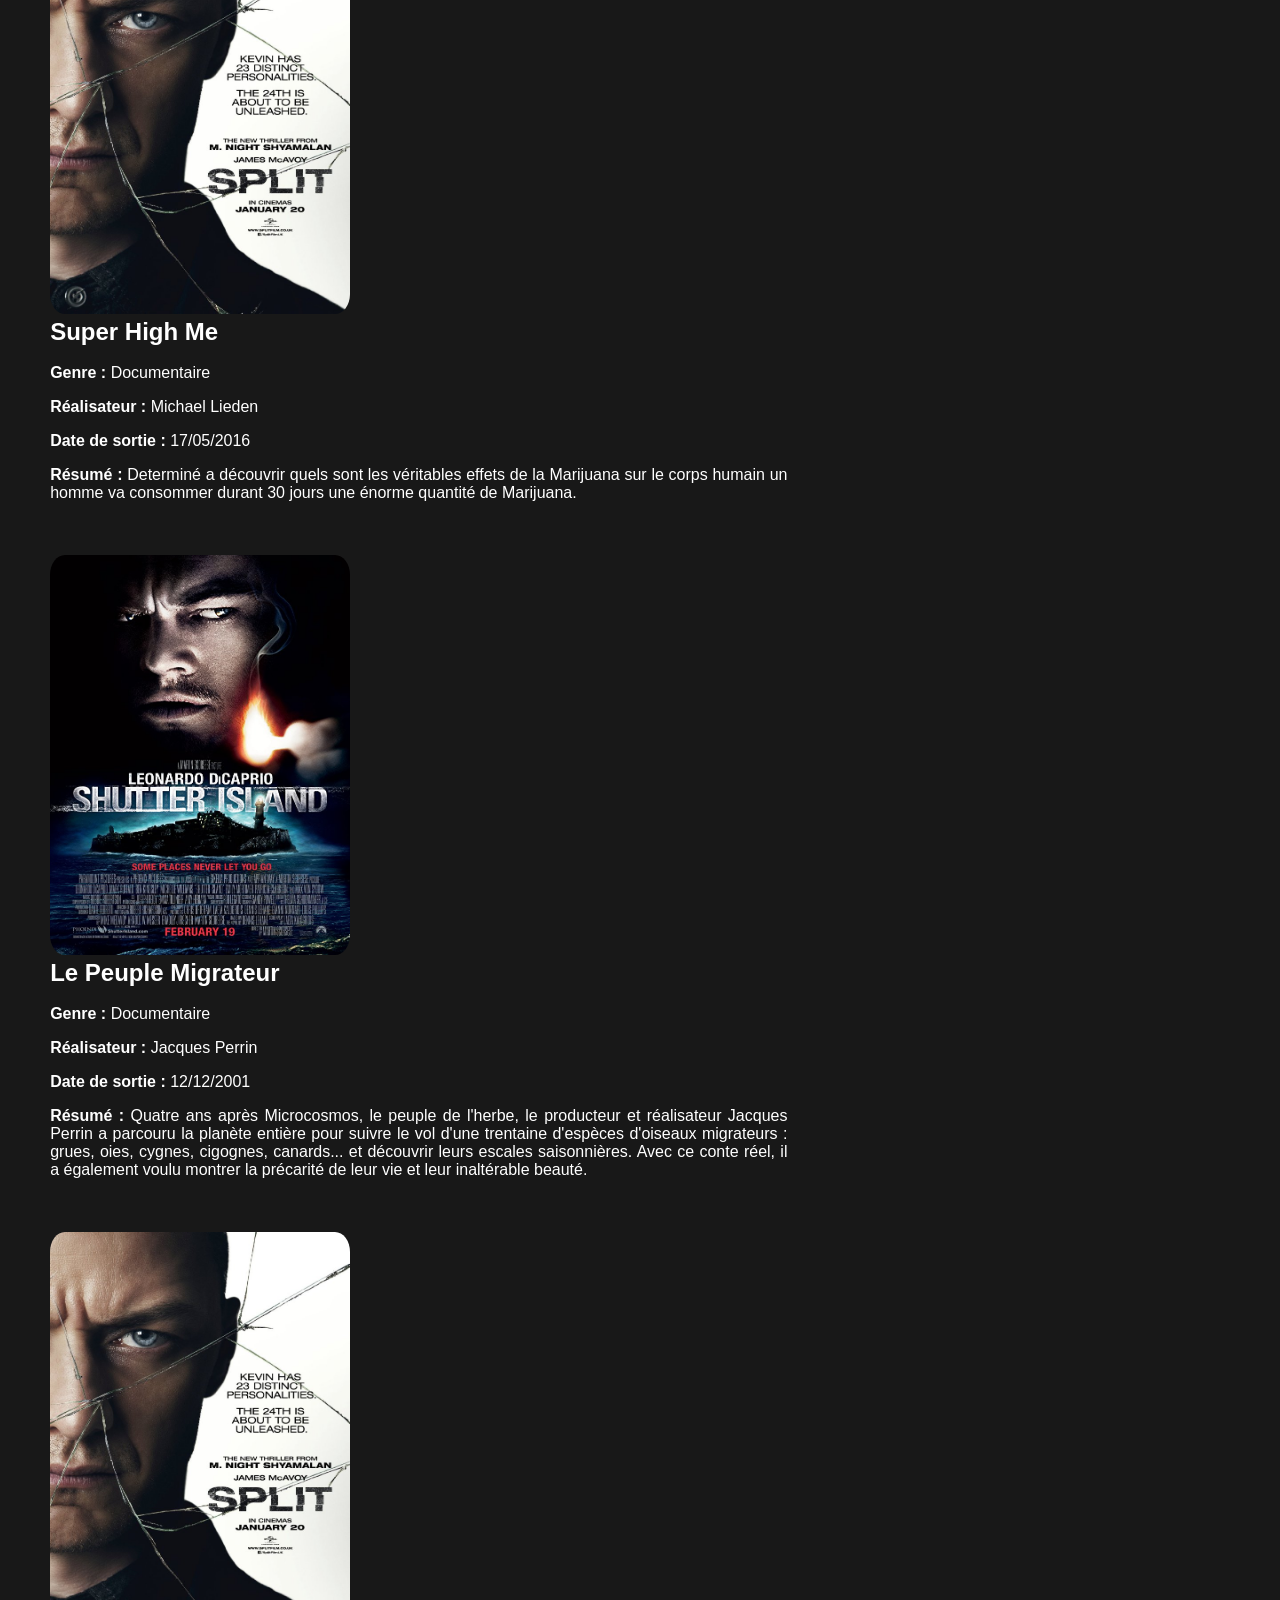
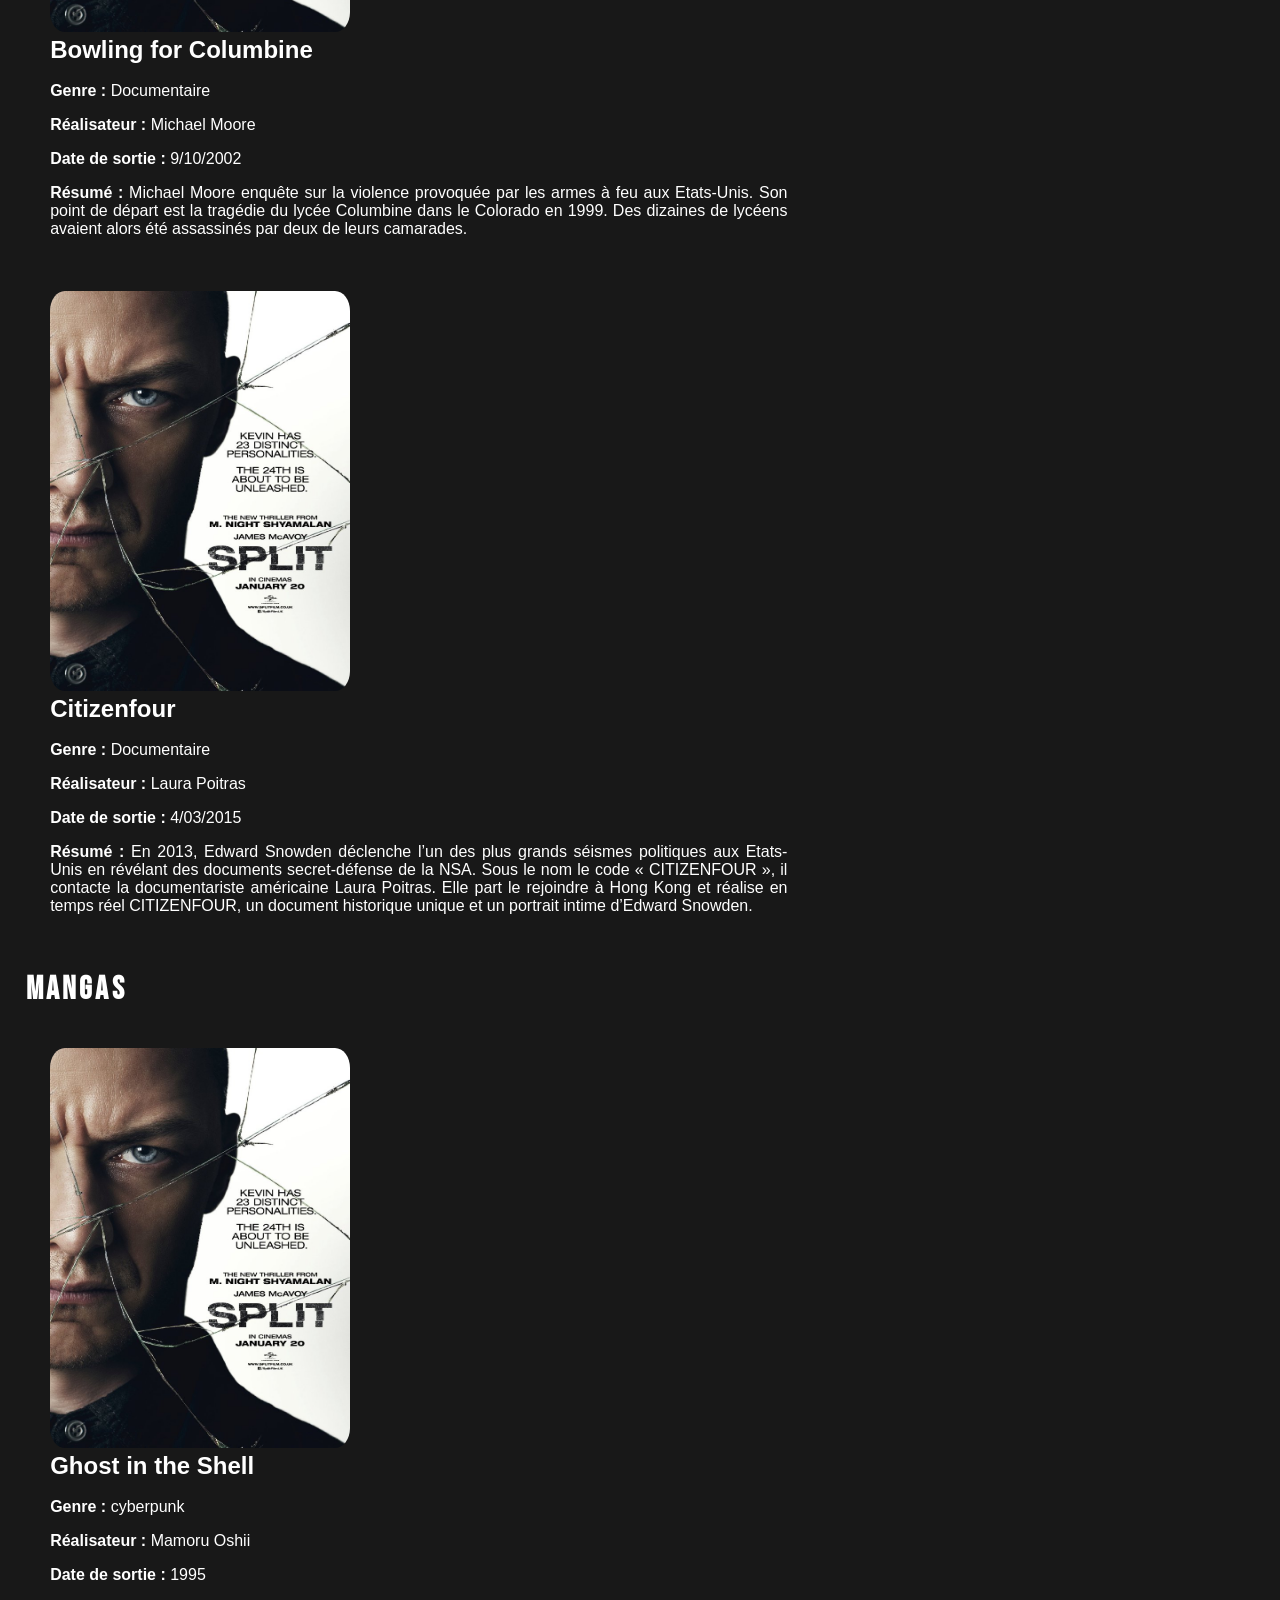
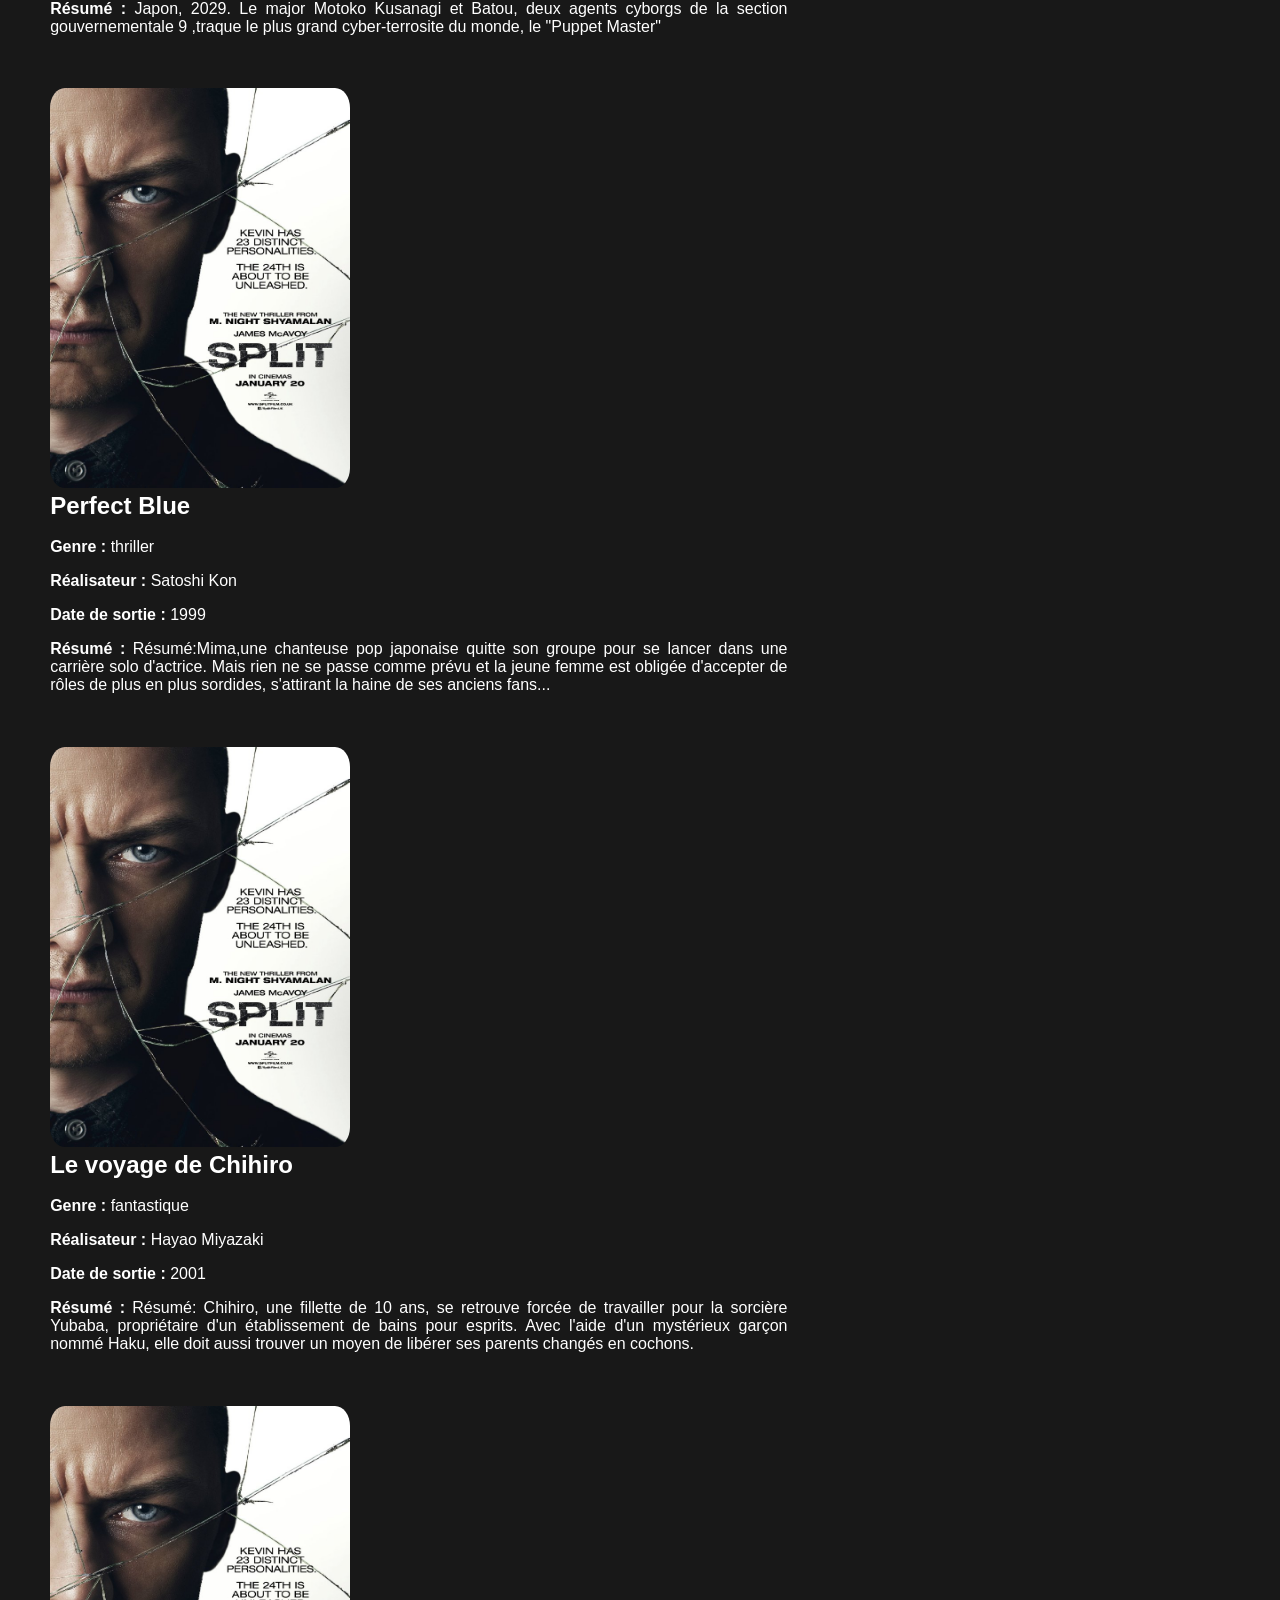
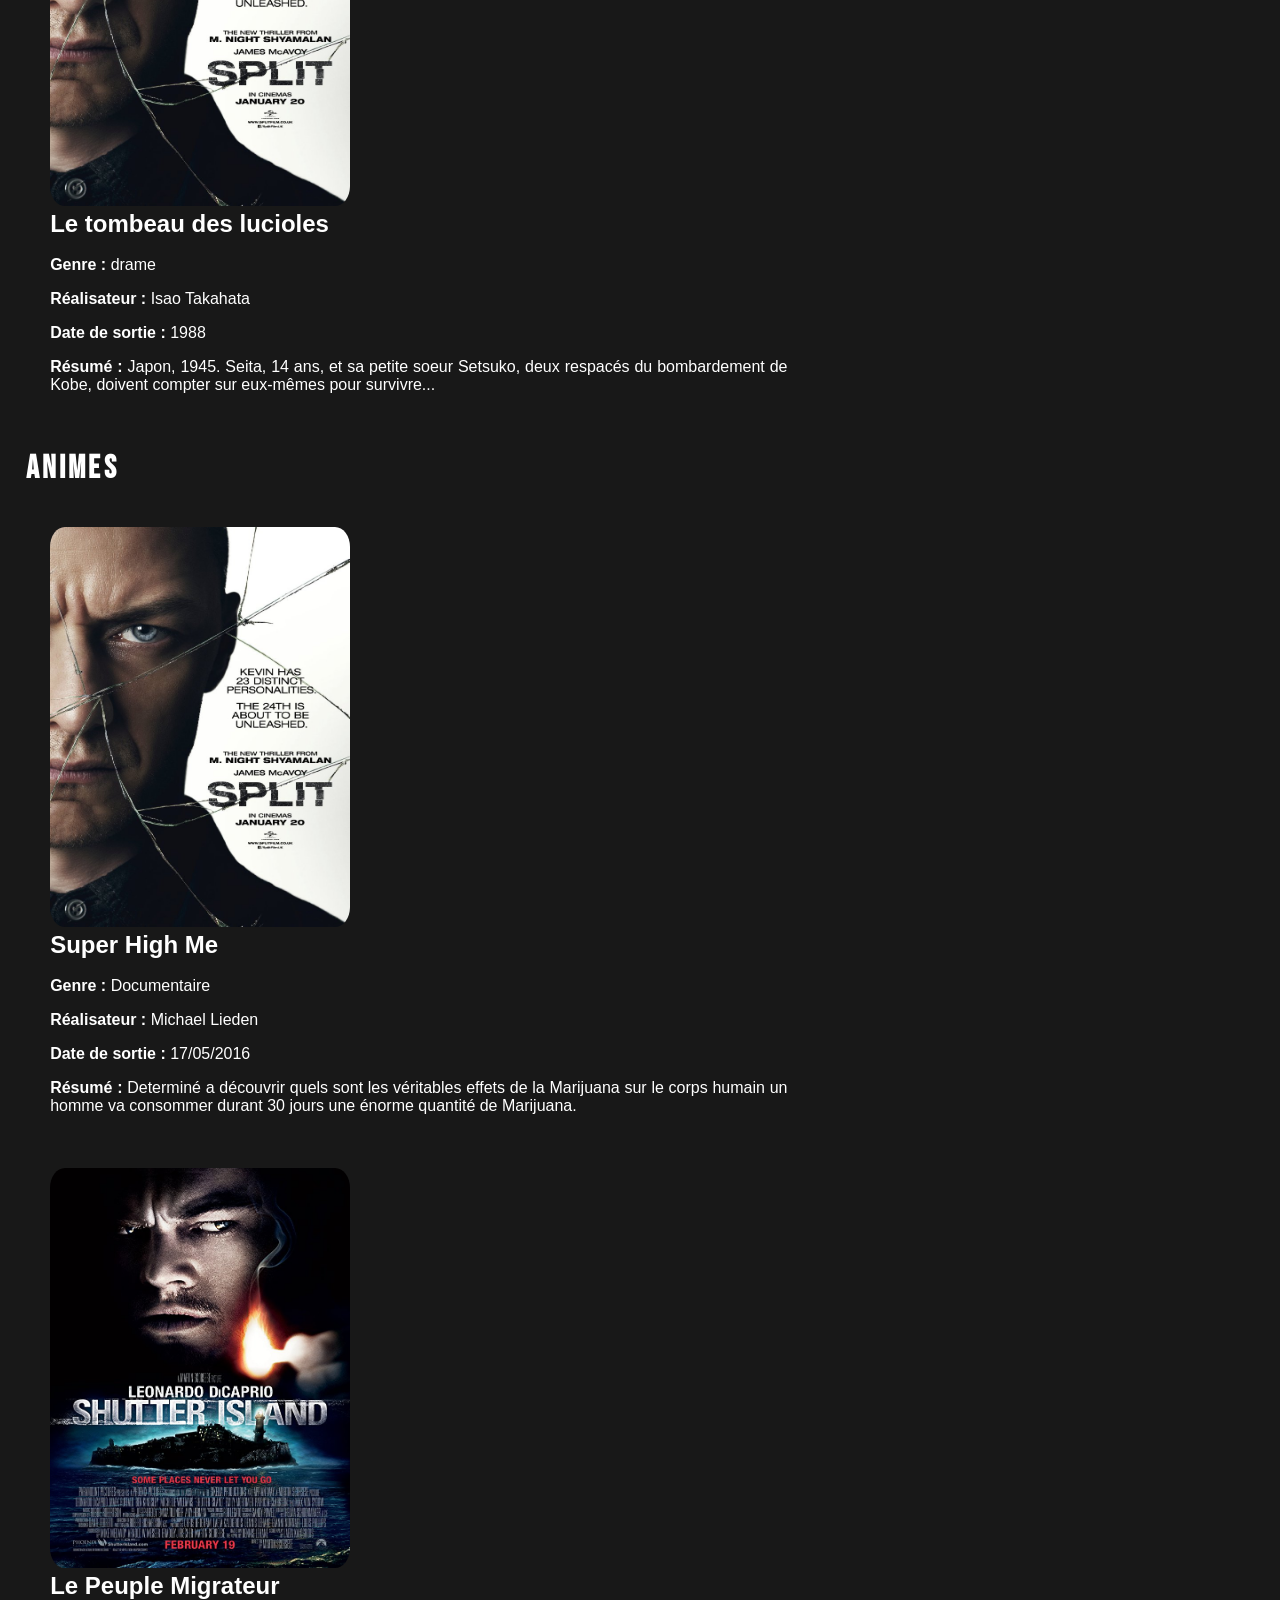
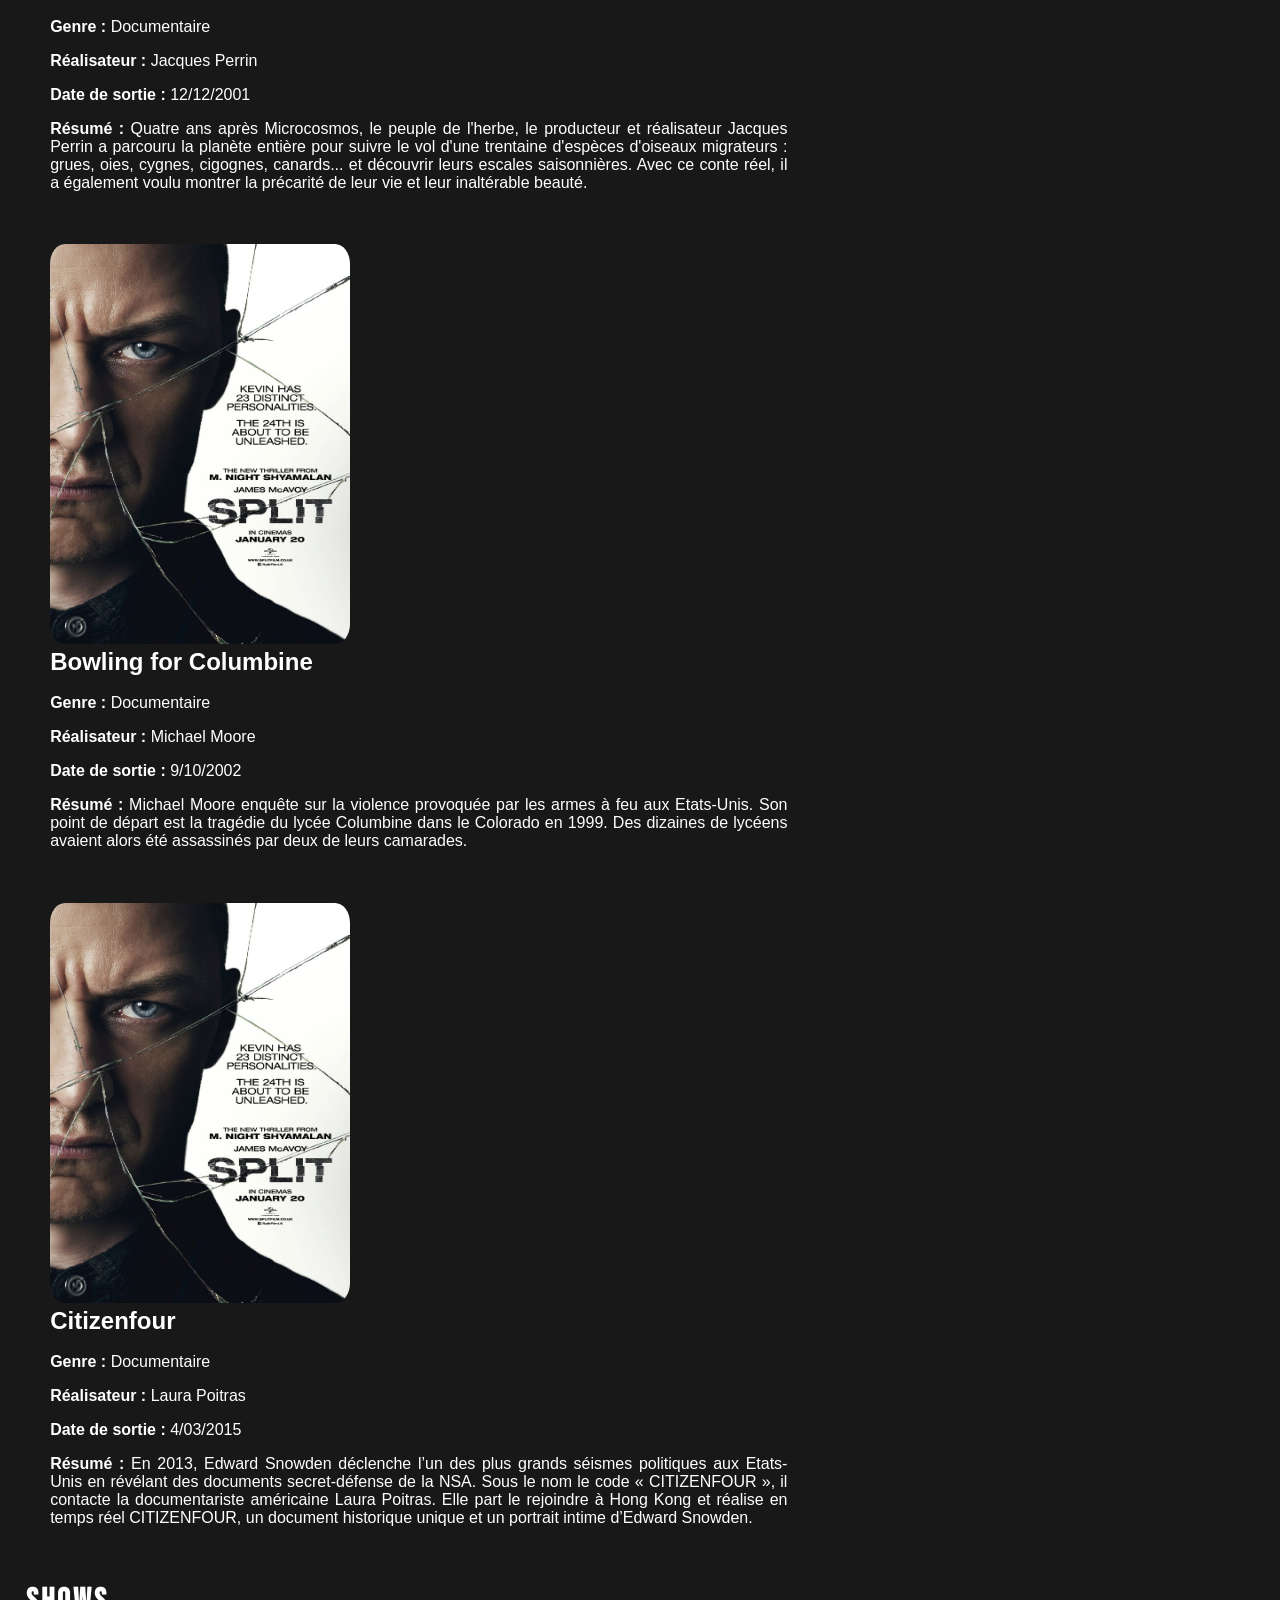
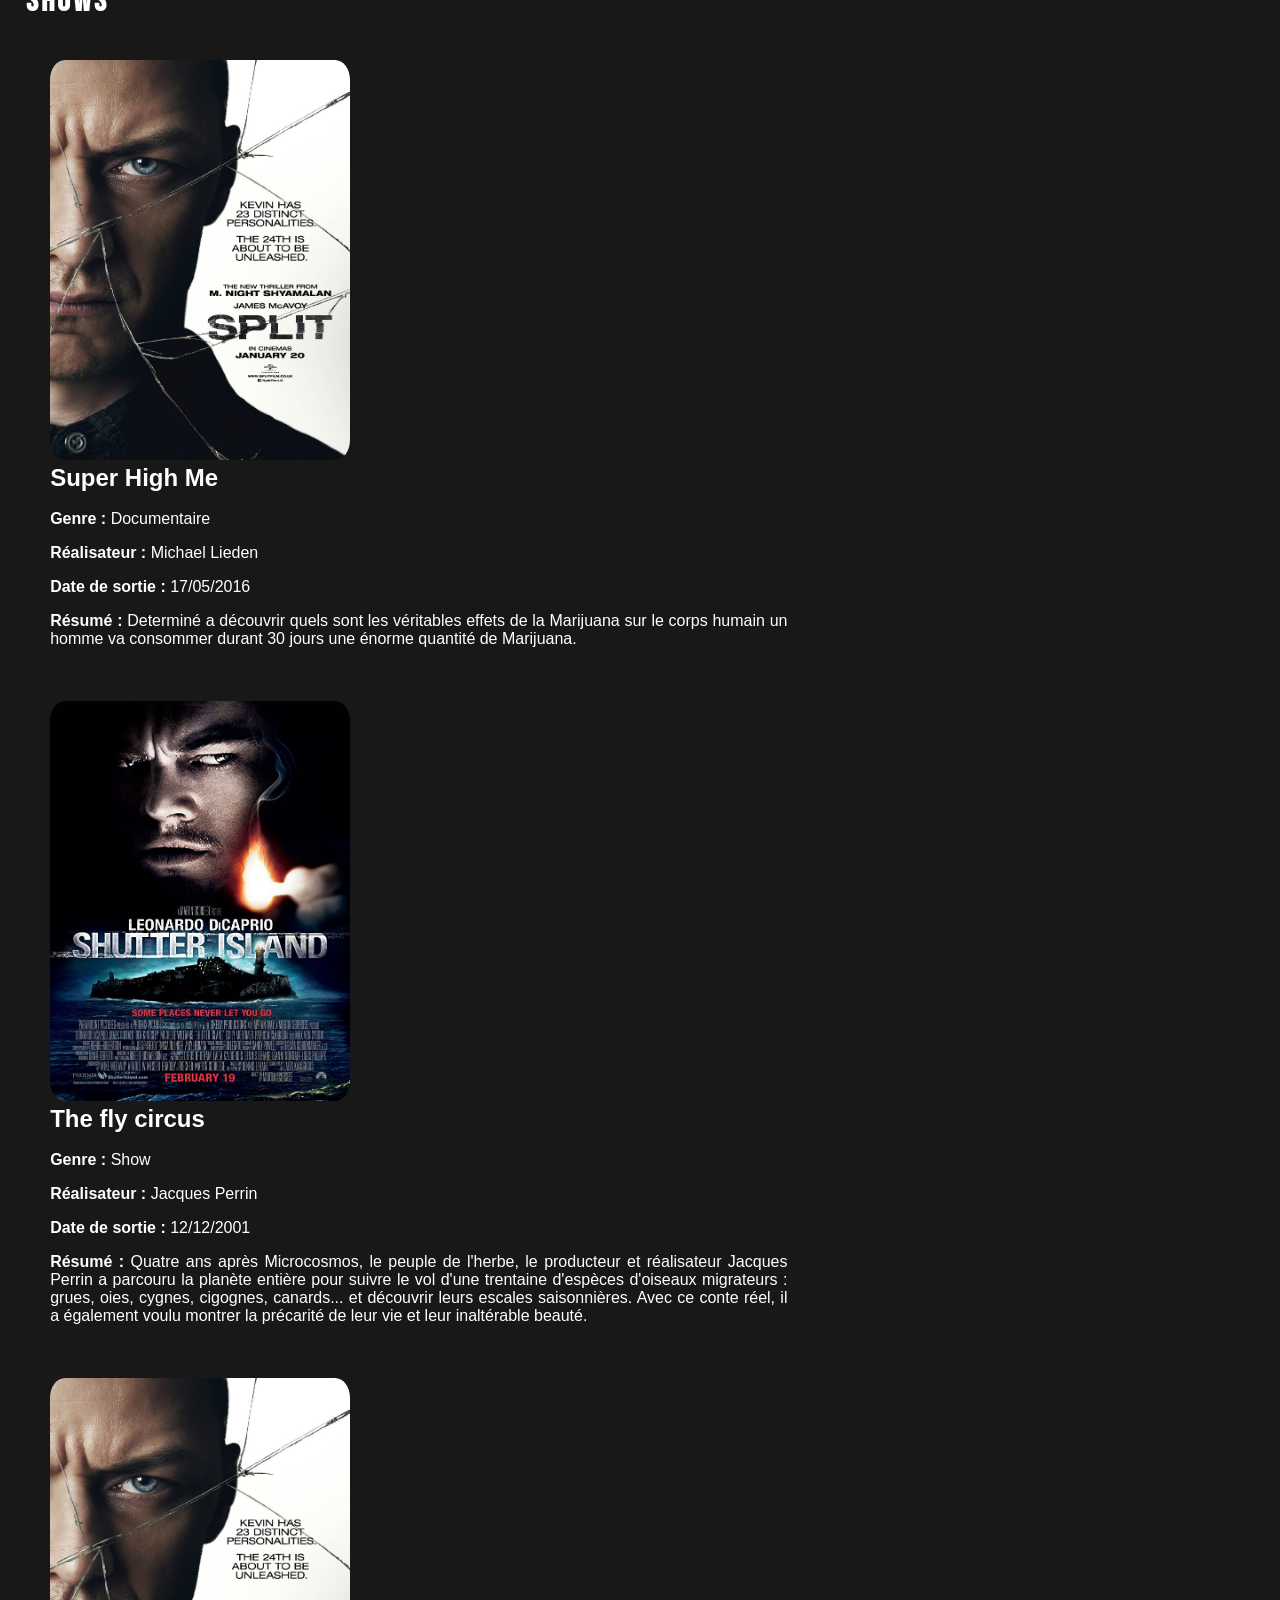
==== commit 7015e1f2: "Refactor index.html to use pageAccueil.js for script handling and add pageAccueil.js for XML data pr" ====
--- a/index.html
+++ b/index.html
@@ -93,7 +93,7 @@
 
 </main>
 
-<script src="script.js"></script>
+<script src="pageAccueil.js"></script>
 
 </body>
 
--- a/style2.css
+++ b/style2.css
@@ -142,7 +142,7 @@
 }
 
 /* 
-PAGE JAQUETTE
+PAGE Descriptive
 */
 
 #LogoNetflixPetit {
@@ -154,33 +154,73 @@
 }
 
 #films {
-    display: flex;
-}
-
-#series {
-    display: flex;
-}
-
-#documentaires {
-    display: flex;
-}
-
-#mangas {
-    display: flex;
-}
-
-#animes {
-    display: flex;
-}
-
-
-#shows {
-    display: flex;
-}
-
-#concerts {
-    display: flex;
-}
+    display: grid;
+    grid-template-rows: 2fr;
+    grid-template-columns: 1fr 1fr 1fr 1fr;
+    grid-template-areas:
+    "h2 h2 h2 h2"
+    "ca ca ca ca"
+    ;
+}
+
+#films h2 {
+    grid-area: "h2";
+}
+
+#films .card {
+    grid-area: "ca";
+}
+
+#series h2 {
+    grid-area: "h2";
+}
+
+#series .card {
+    grid-area: "ca";
+}
+
+
+#documentaires h2 {
+    grid-area: "h2";
+}
+
+#documentaires .card {
+    grid-area: "ca";
+}
+
+#mangas h2 {
+   grid-area: "h2";
+}
+
+#mangas .card {
+    grid-area: "ca";
+}
+
+#animes h2 {
+     grid-area: "h2";
+}
+
+#animes .card {
+     grid-area: "ca";
+}
+
+
+#shows h2 {
+    grid-area: "h2";
+}
+
+#shows .card {
+    grid-area: "ca";
+}
+
+
+#concerts h2 {
+    grid-area: "h2";
+}
+#concerts .ca {
+    grid-area: "ca";
+}
+
 
 .Sabonner {
   height: 15%;
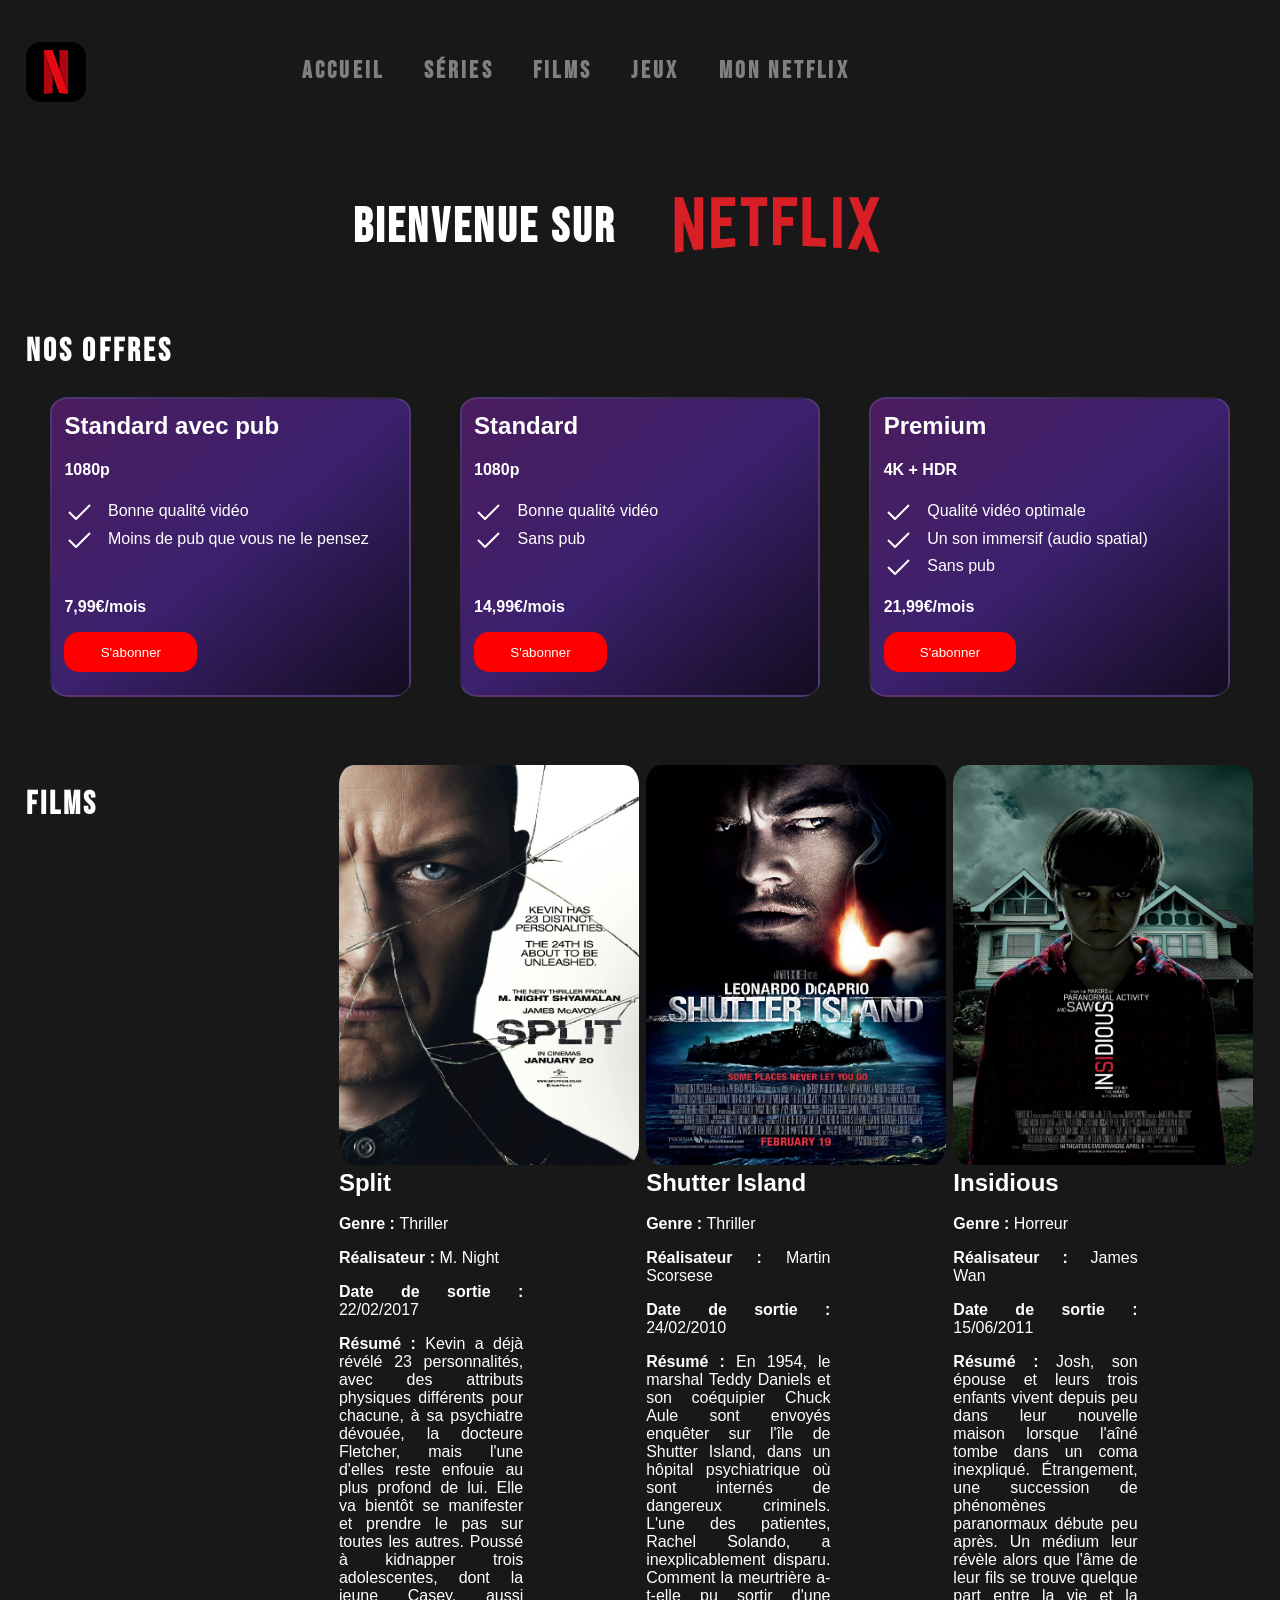
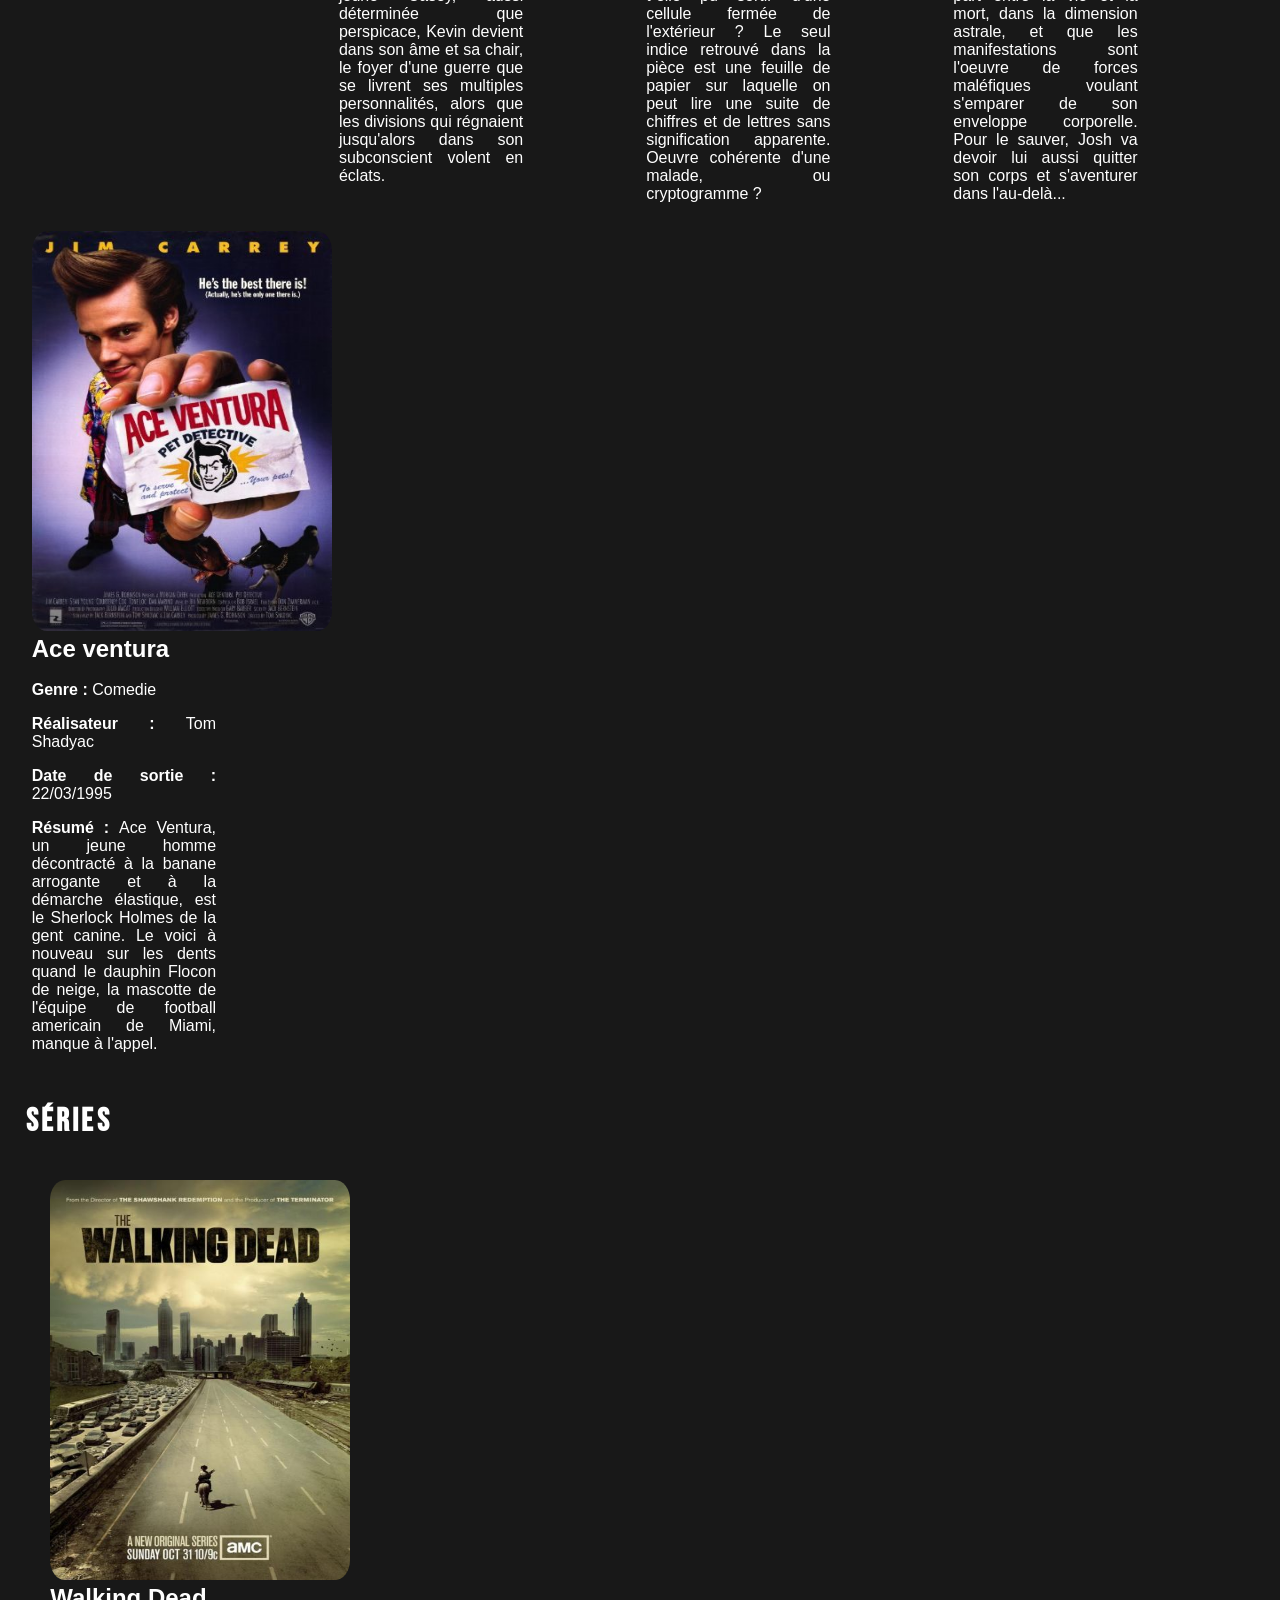
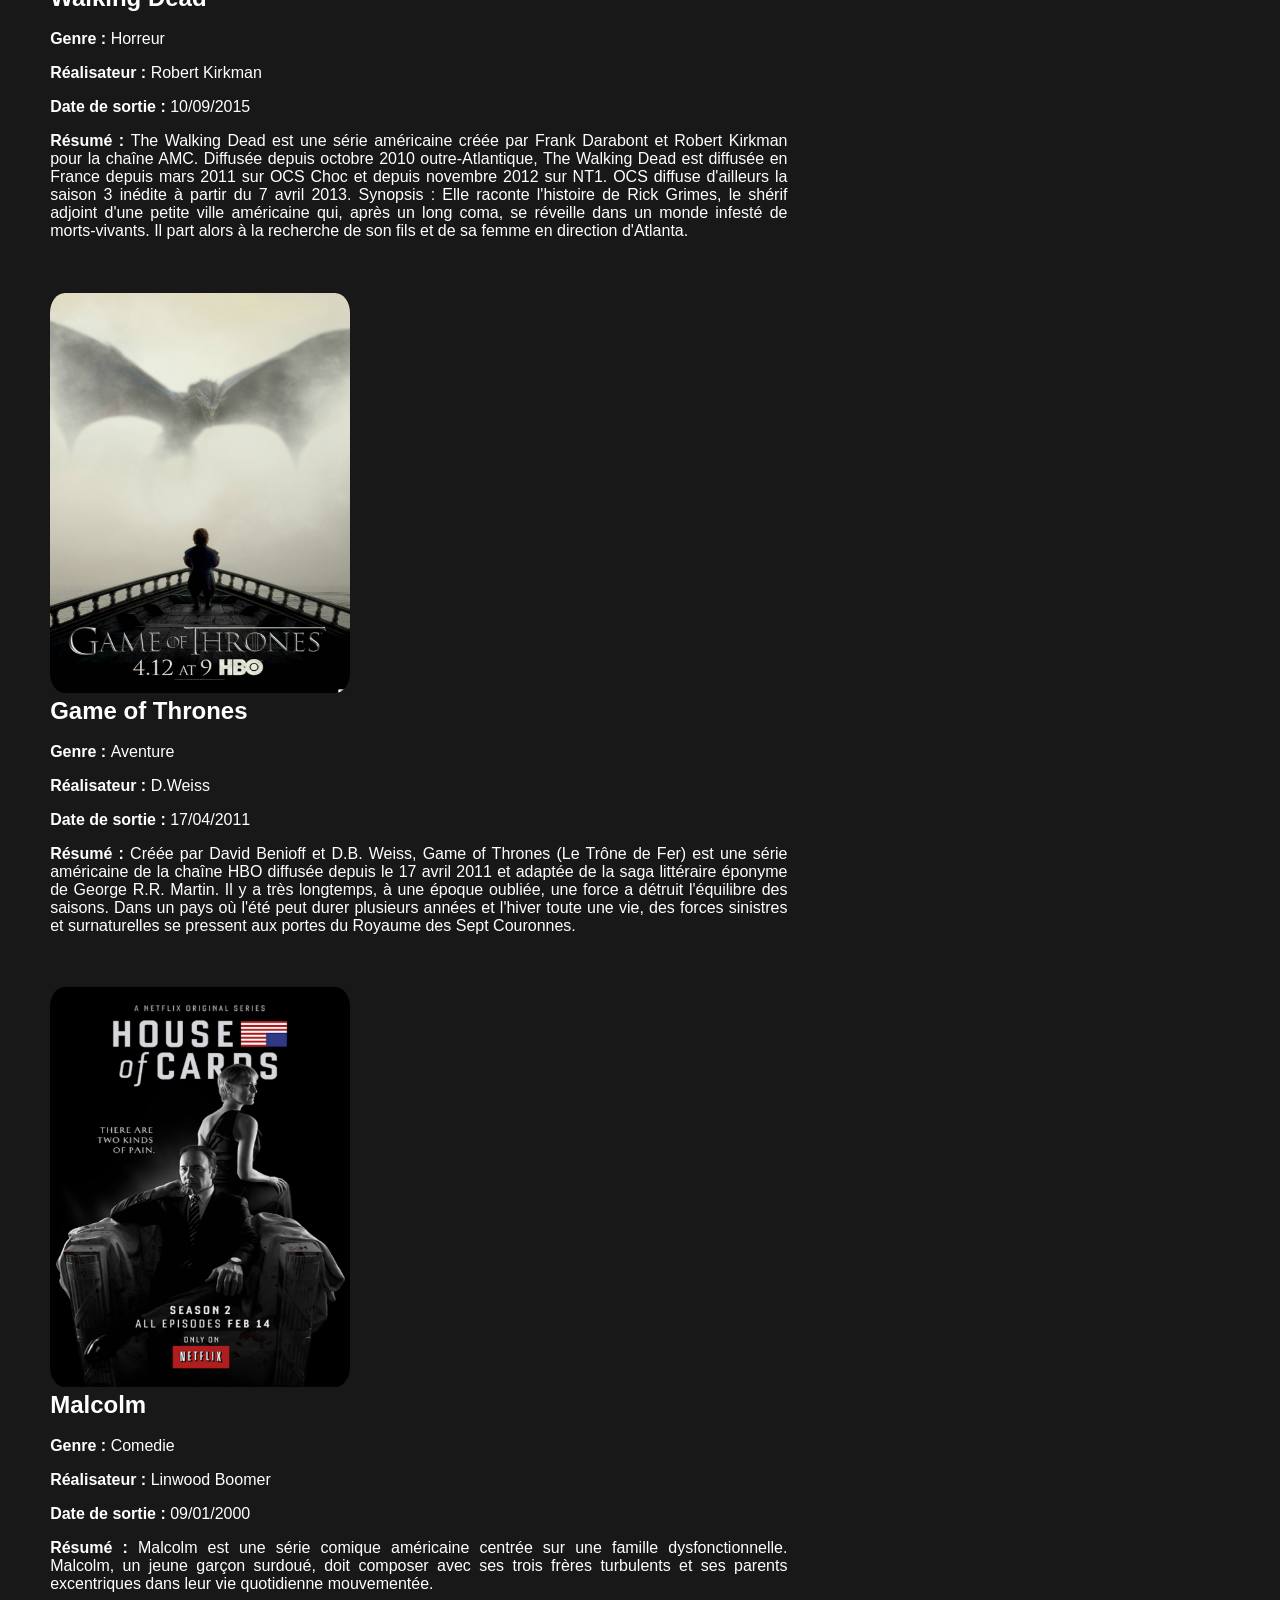
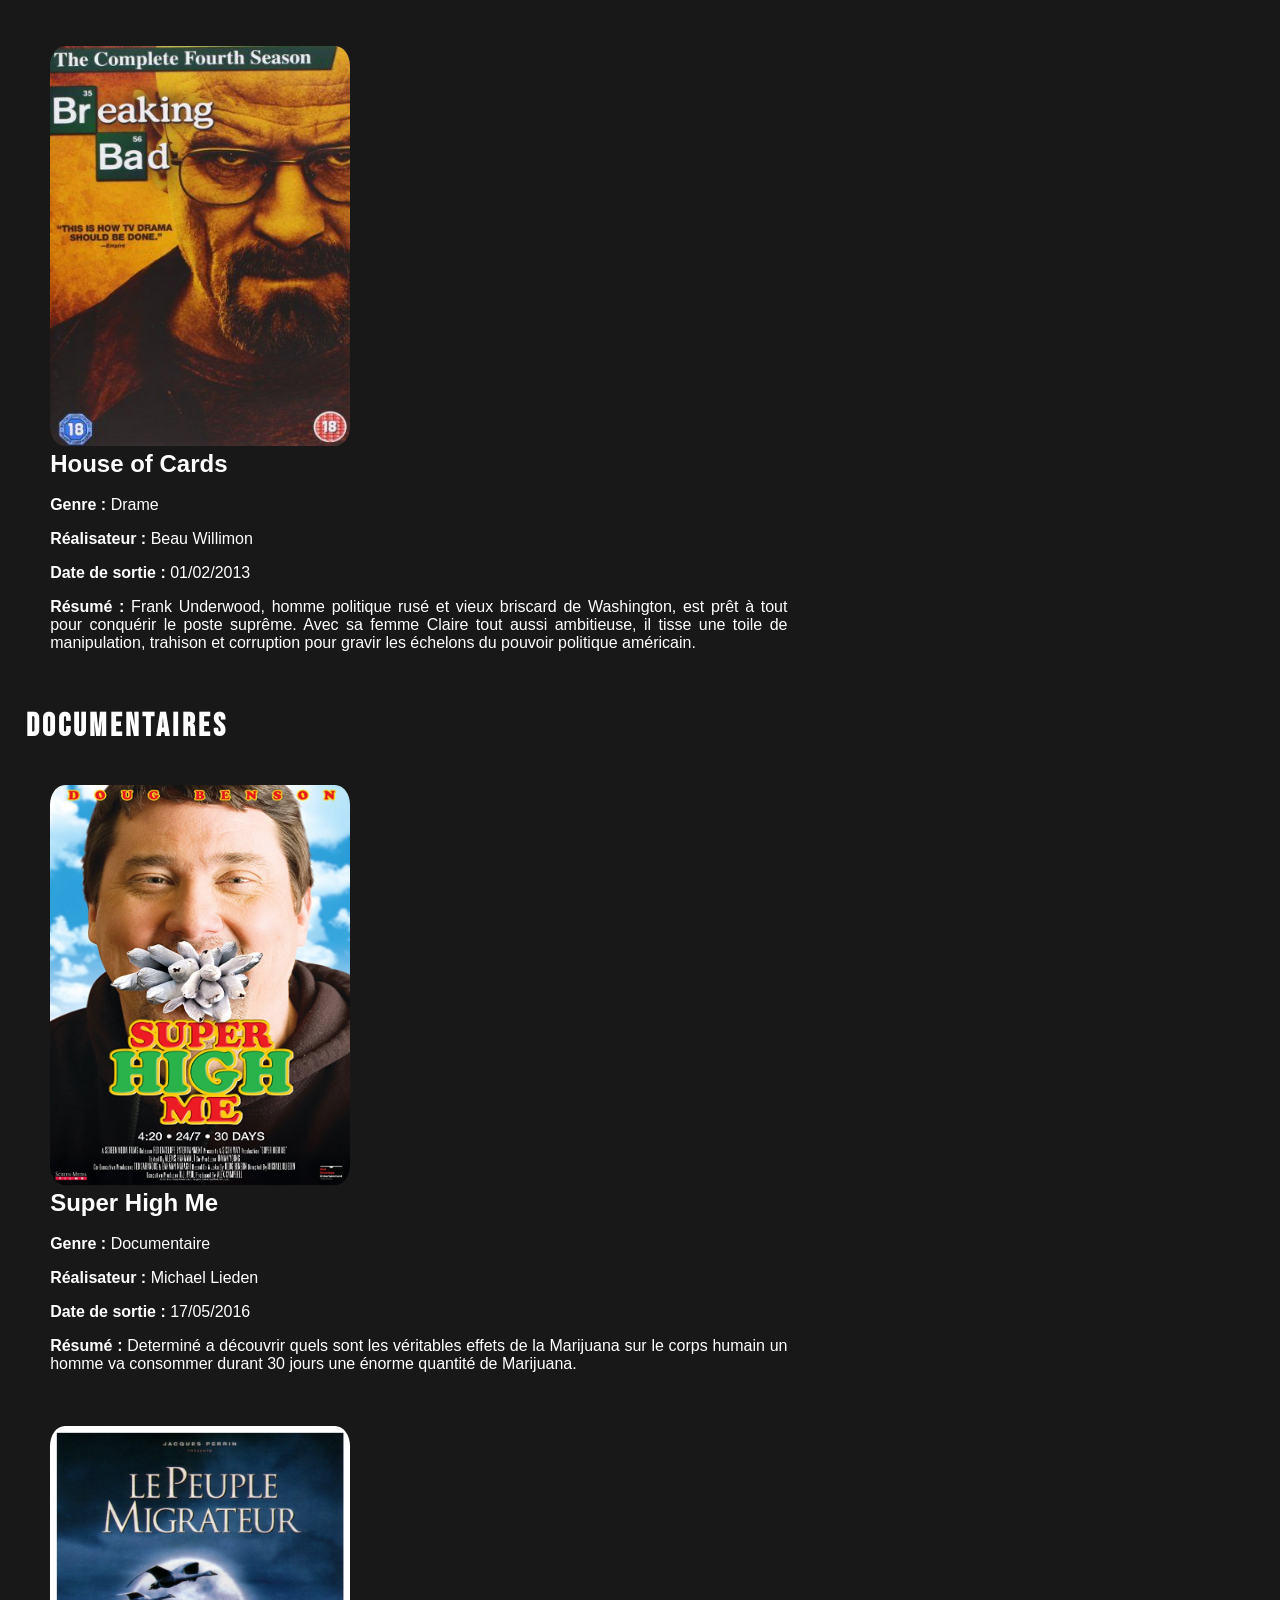
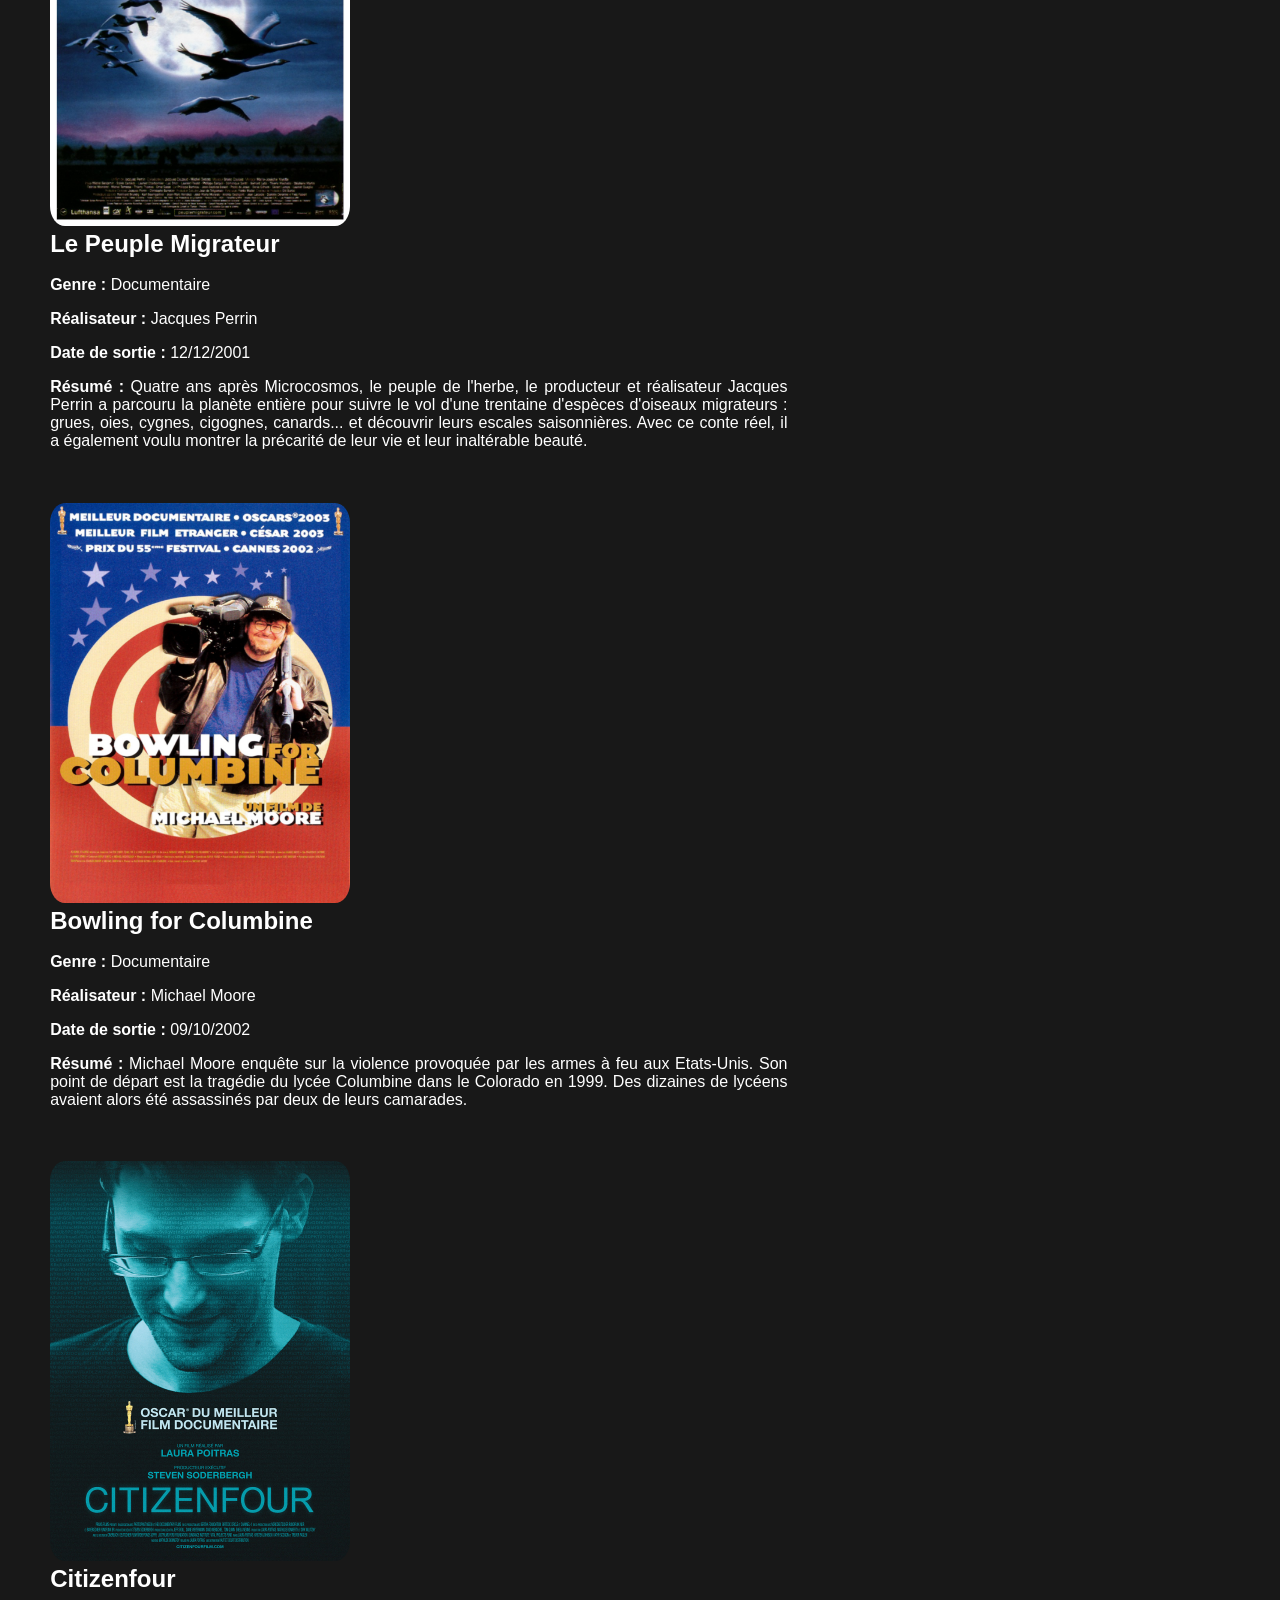
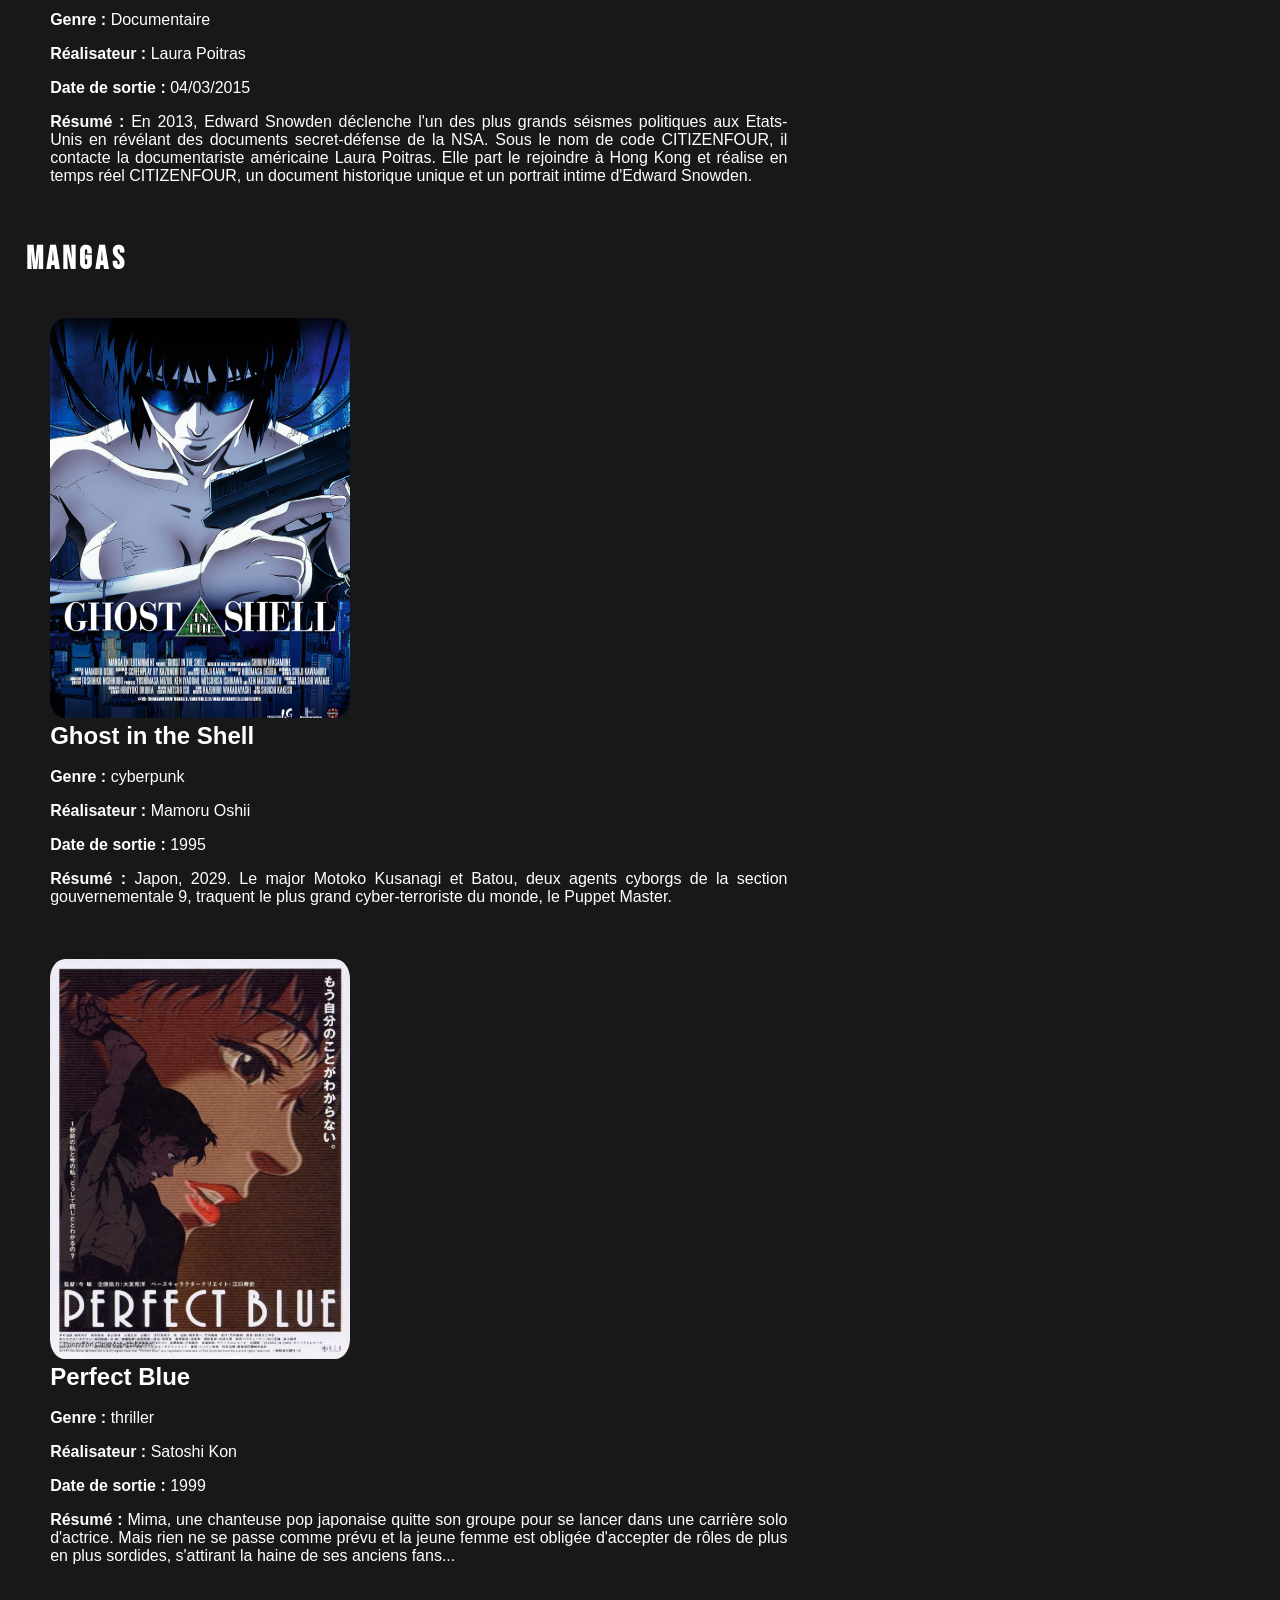
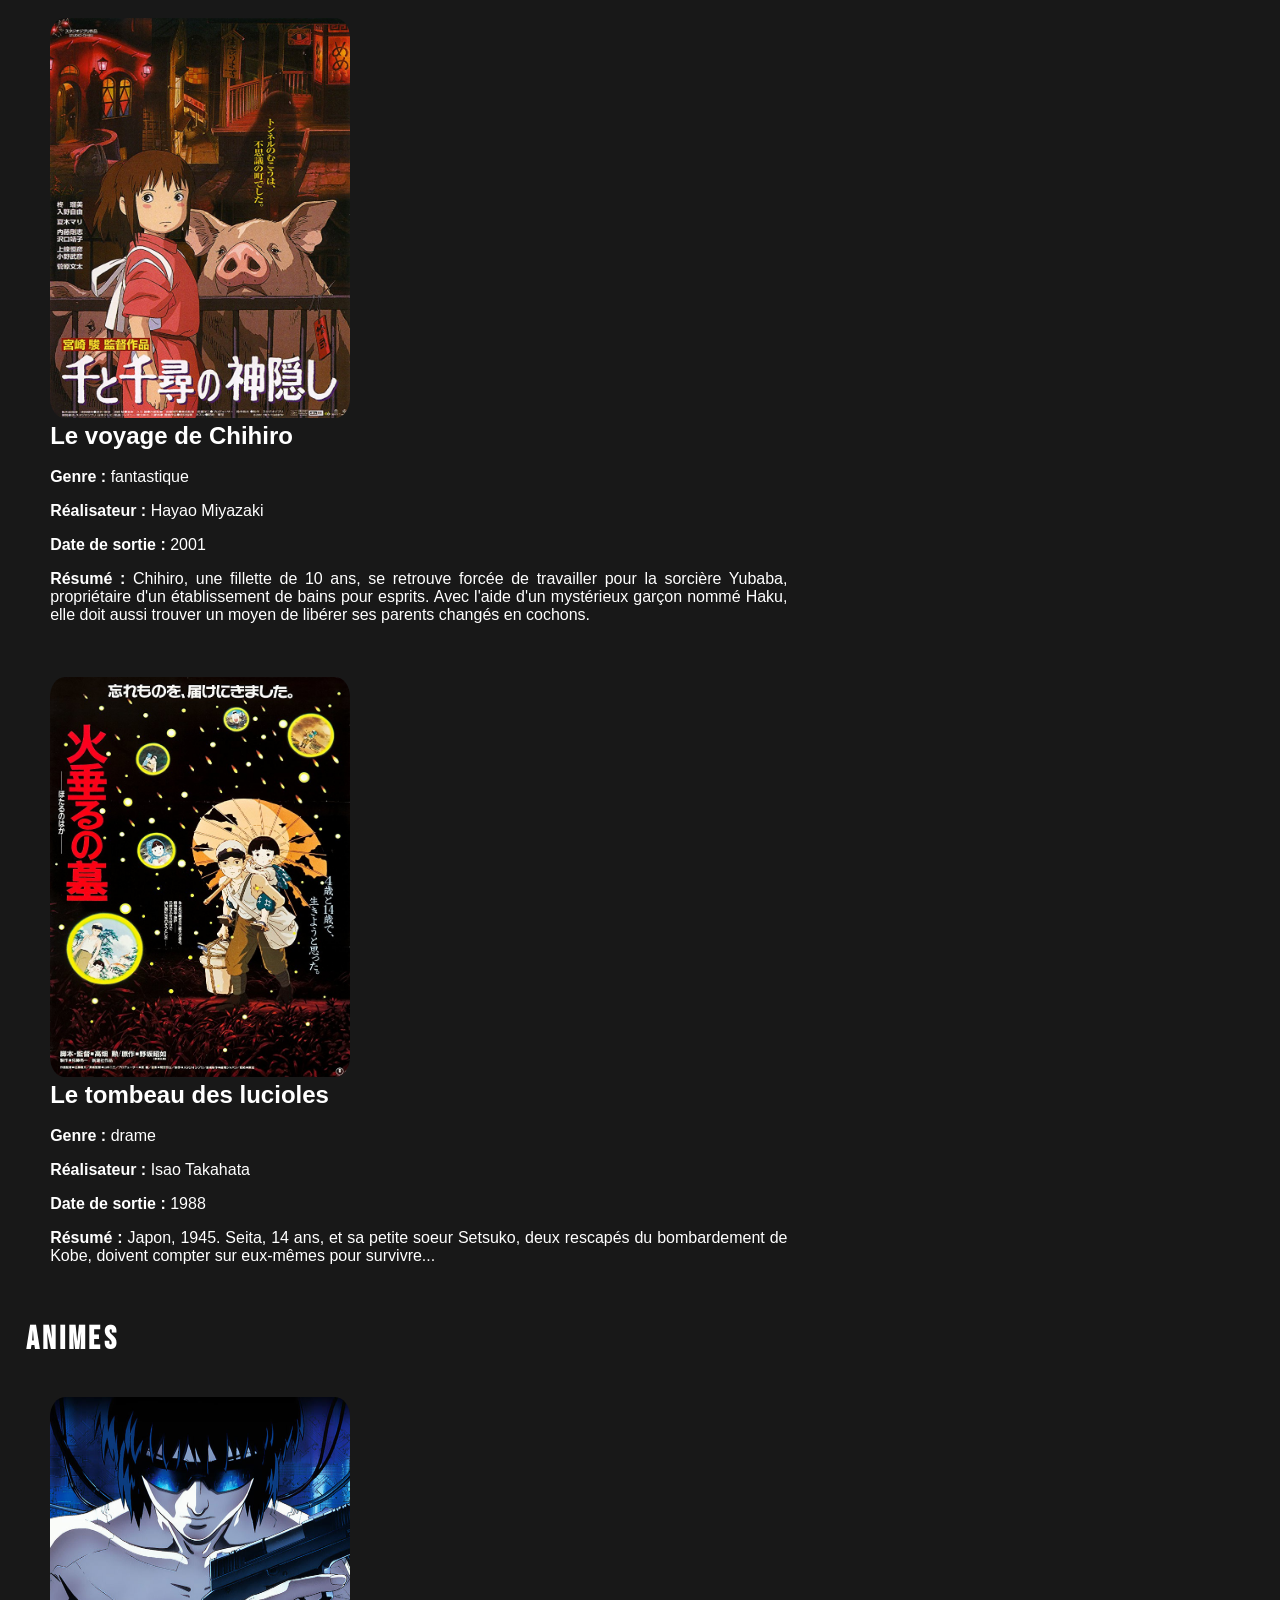
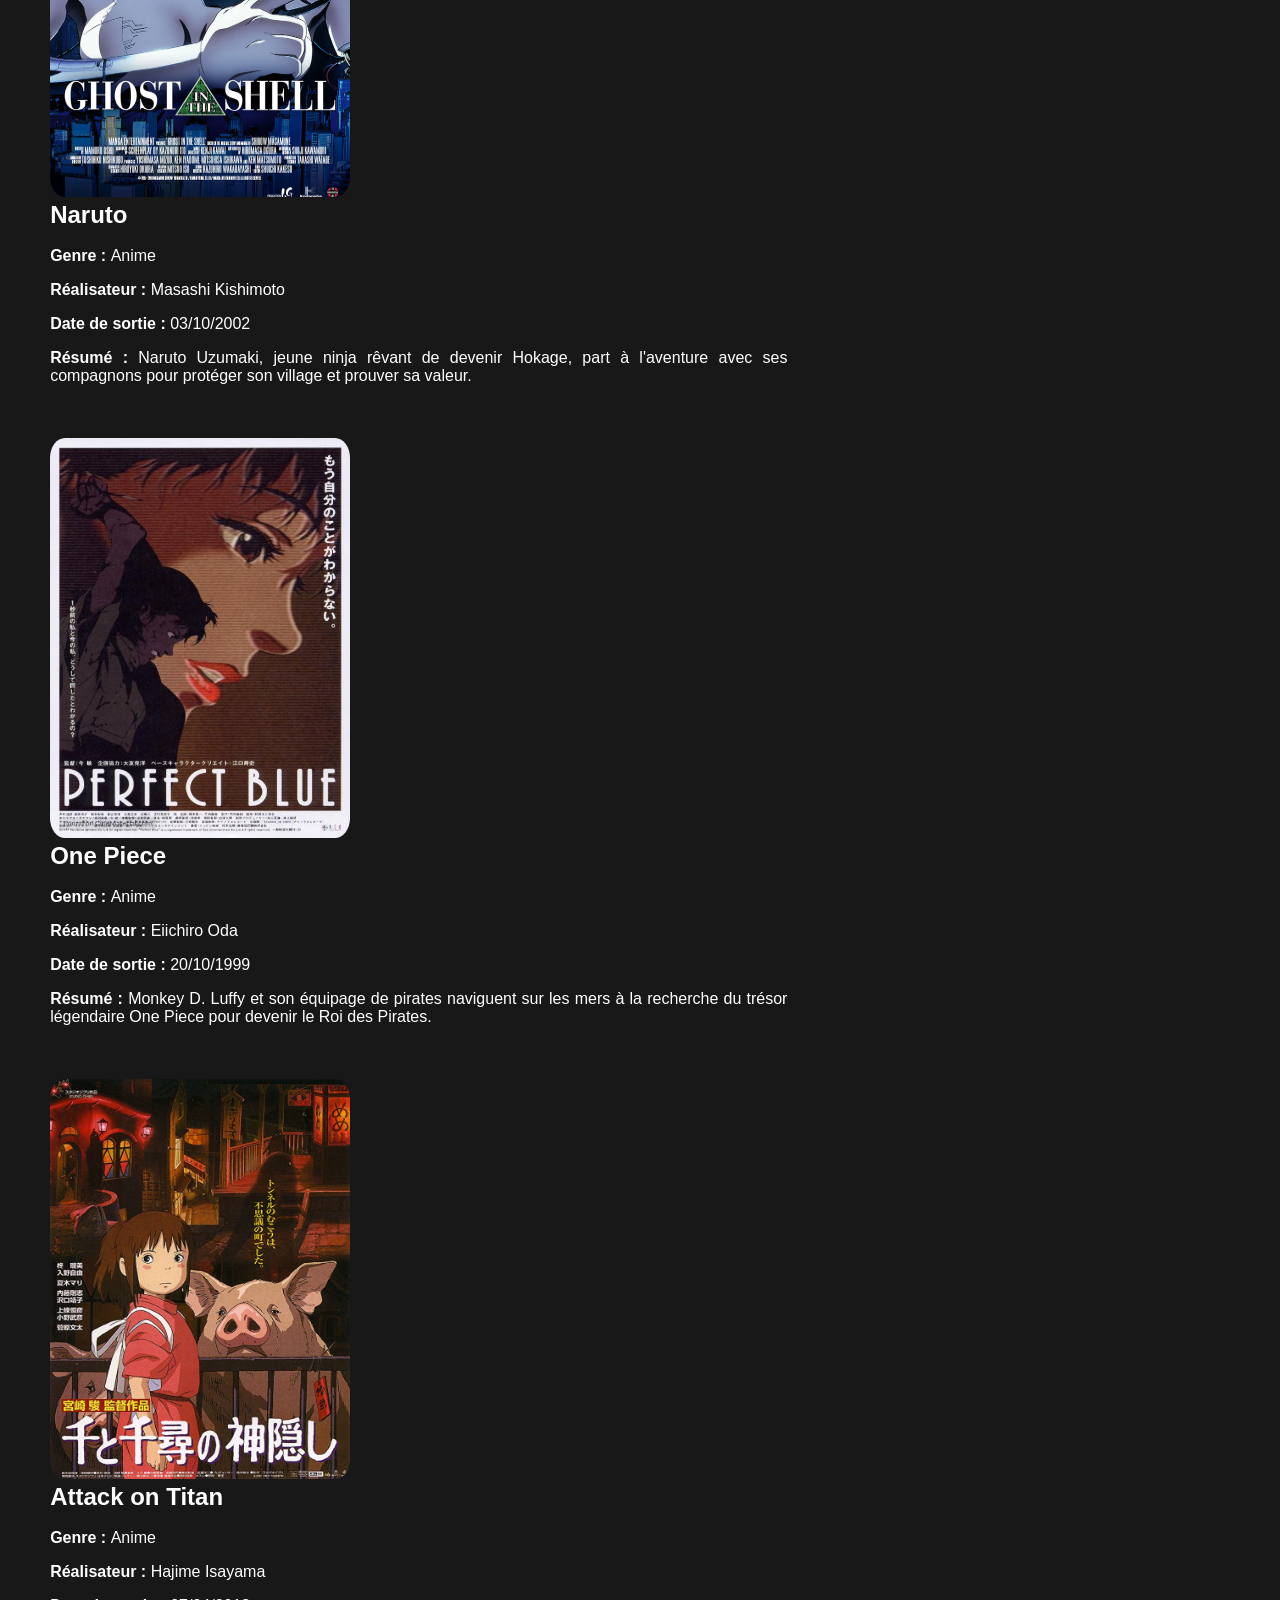
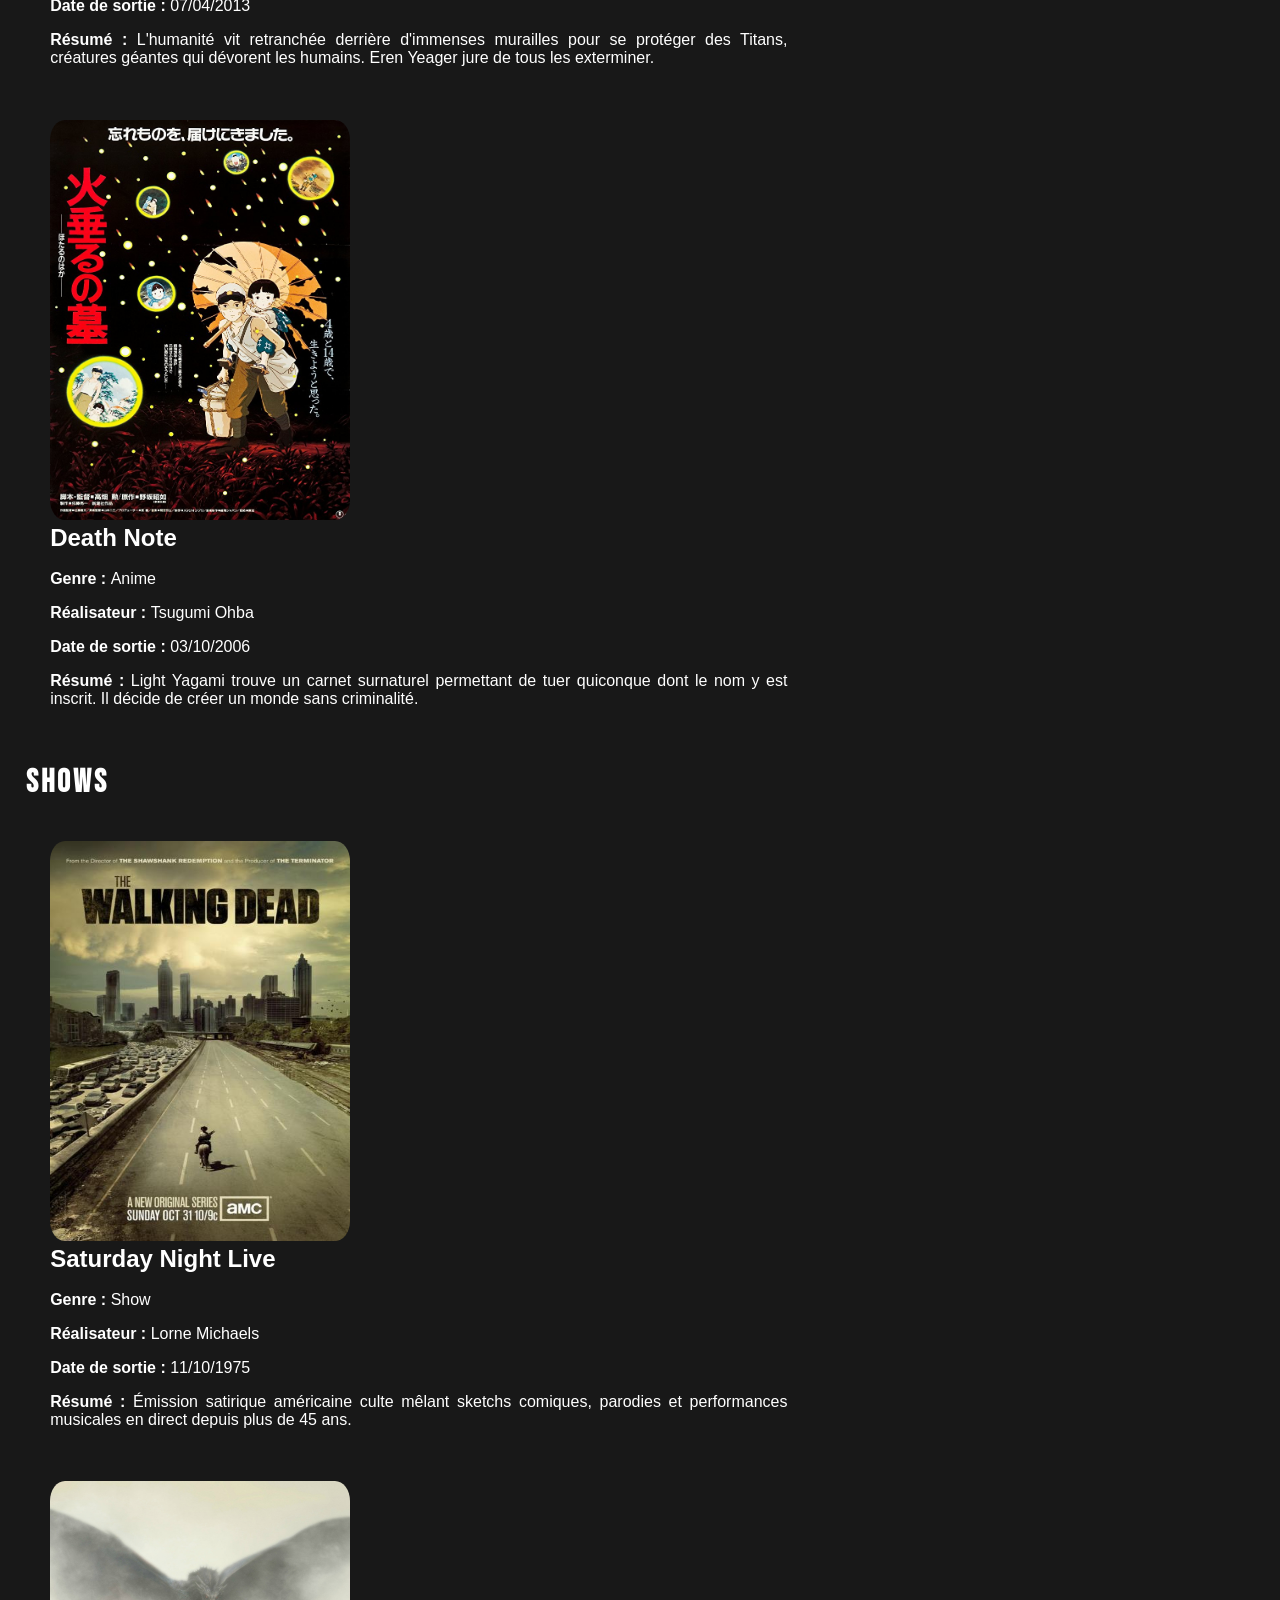
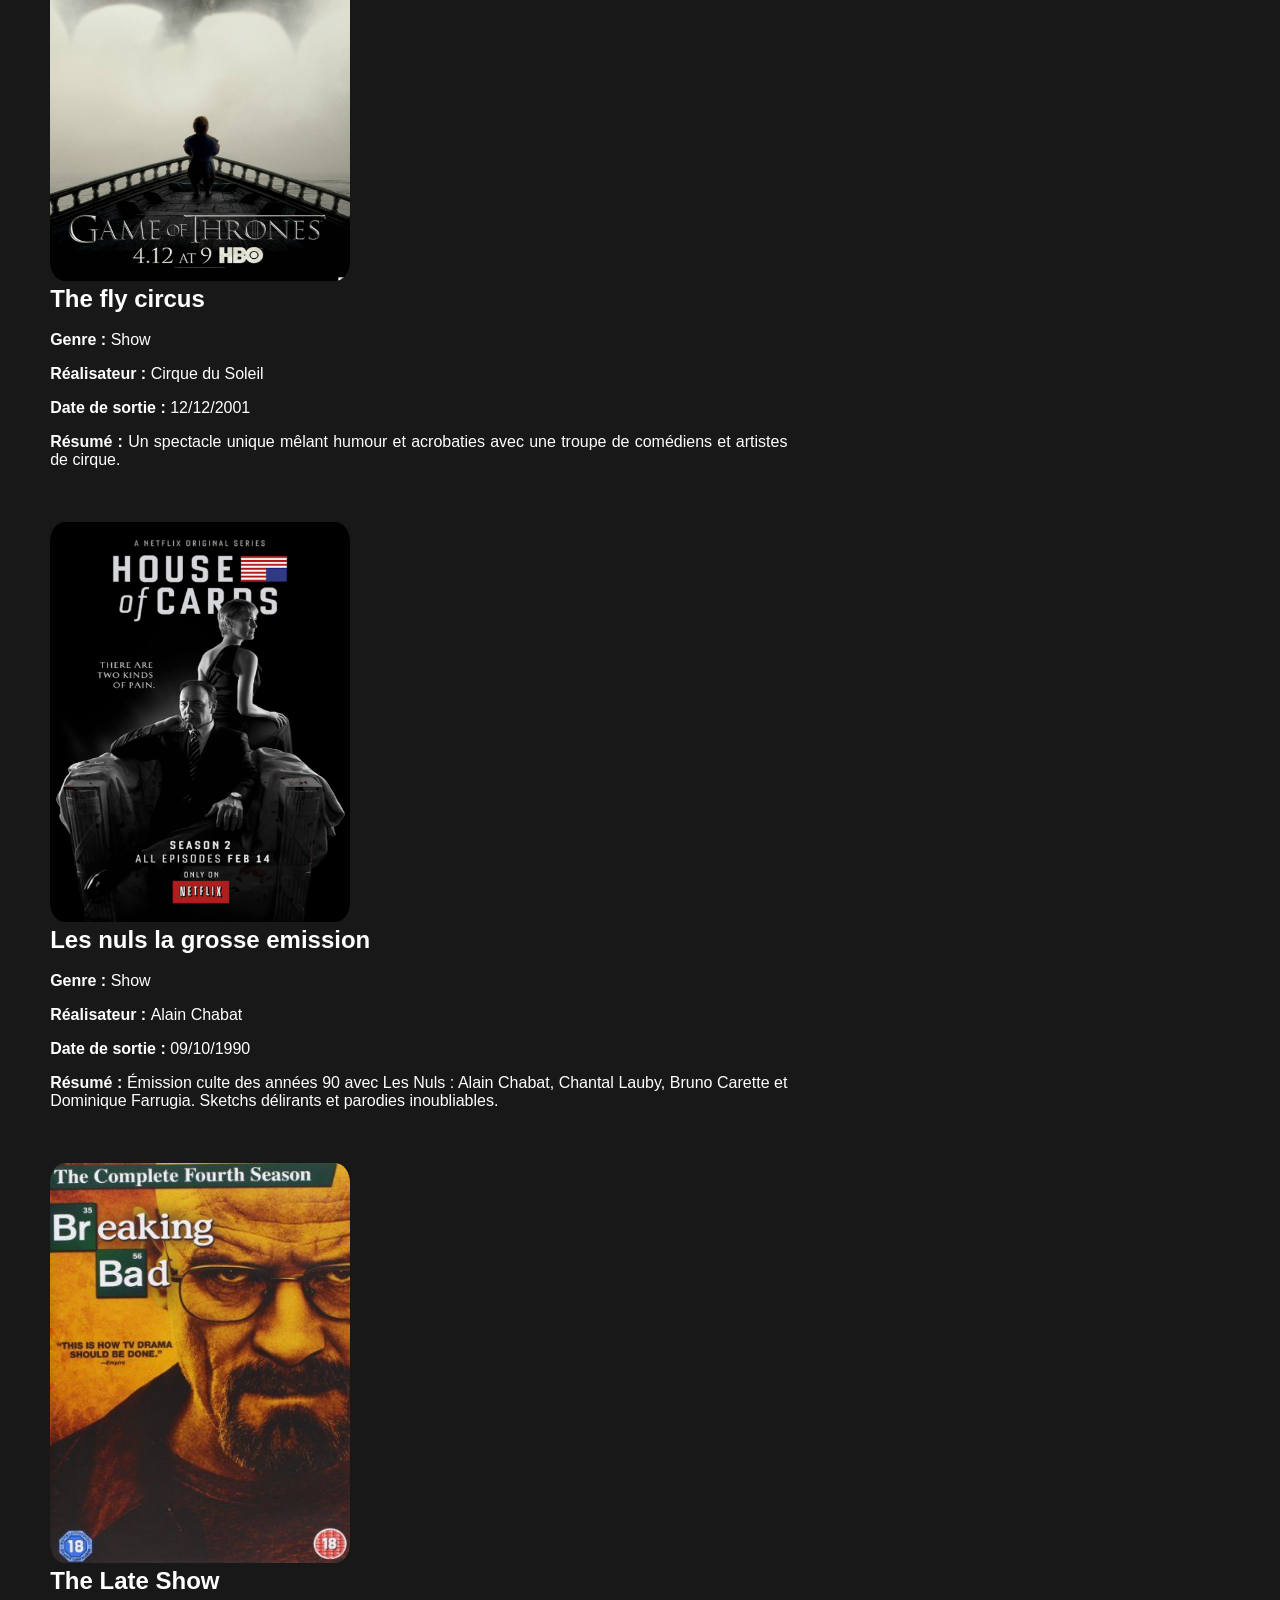
==== commit 8d9a545c: "Refactor ficheDescriptive.html and index.html for improved navigation and structure; update pageAccu" ====
--- a/index.html
+++ b/index.html
@@ -2,29 +2,37 @@
 
 <!DOCTYPE html>
 <html lang="fr">
+
 <head>
     <meta charset="UTF-8">
     <meta name="viewport" content="width=device-width, initial-scale=1.0">
+
     <link rel="stylesheet" href="style2.css">
     <link href="https://fonts.googleapis.com/css2?family=Bebas+Neue&display=swap" rel="stylesheet">
+
     <title>Accueil</title>
+
 </head>
 
 <body>
+
     <div id="NavigationLogoPetit">
-        <!-- <img id="LogoNetflixPetit"src="/img/LogoNetflix.png" alt="Logo Netflix"> -->
+
         <nav>
-            <ul>
-                <li><a href="index.html">Accueil</a></li>
-                <li><a href="#series">Séries</a></li>
-                <li><a href="#films">Films</a></li>
-                <li><a href="#jeux">Jeux</a></li>
-                <li><a href="">Mon Netflix</a></li>
-            </ul>
+          <ul>
+            <img id="LogoNetflixPetit" src="/img/LogoNetflixPetit.png" alt="Logo Netflix">
+            <li><a href="index.html">Accueil</a></li>
+            <li><a href="#series">Séries</a></li>
+            <li><a href="#films">Films</a></li>
+            <li><a href="#jeux">Jeux</a></li>
+            <li><a href="">Mon Netflix</a></li>
+          </ul>
         </nav>
+
     </div>
 
 <header>
+
     <h1>Bienvenue sur <img id="LogoNetflixGrand" src="img/LogoNetflixGrand.png" alt="Logo Netflix"></h1>
 
     <section id="sectionOffres">
--- a/style2.css
+++ b/style2.css
@@ -21,6 +21,21 @@
   margin: 0 auto;
 }
 
+#LogoNetflixPetit {
+  height: 100%;
+  width: auto;
+  padding: 0;
+  margin: 0 20% 0 0;
+  border-radius: 15px;
+  object-position: 50% 50%;
+}
+
+#LogoNetflixGrand {
+  height: 10%;
+  width: 300px;
+  vertical-align: middle;
+}
+
 h1 {
   font-family: "Bebas Neue";
   letter-spacing: 0.2rem;
@@ -28,12 +43,6 @@
   text-align: center;
 }
 
-#LogoNetflixGrand {
-  height: 10%;
-  width: 300px;
-  vertical-align: middle;
-}
-
 h2 {
   font-family: "Bebas Neue";
   letter-spacing: 0.2rem;
@@ -49,26 +58,23 @@
   height: 30px;
 }
 
-#LogoNetflixPetit {
-  height: 60px;
-  width: auto;
-  border-radius: 15px;
+nav {
+display: flex;
 }
 
 nav ul {
   font-family: "Bebas Neue";
   letter-spacing: 0.2rem;
-  margin: 0 auto;
-  padding: 0;
-  width: 50%;
+  padding: 0;
+  width: 80%;
   display: flex;
-  justify-content: space-around;
   border-radius: 15px;
 }
 
 nav ul li a {
   color: grey;
   font-weight: bold;
+
 }
 
 nav ul li {
@@ -142,7 +148,7 @@
 }
 
 /* 
-PAGE Descriptive
+PAGE DESCRIPTIVE
 */
 
 #LogoNetflixPetit {
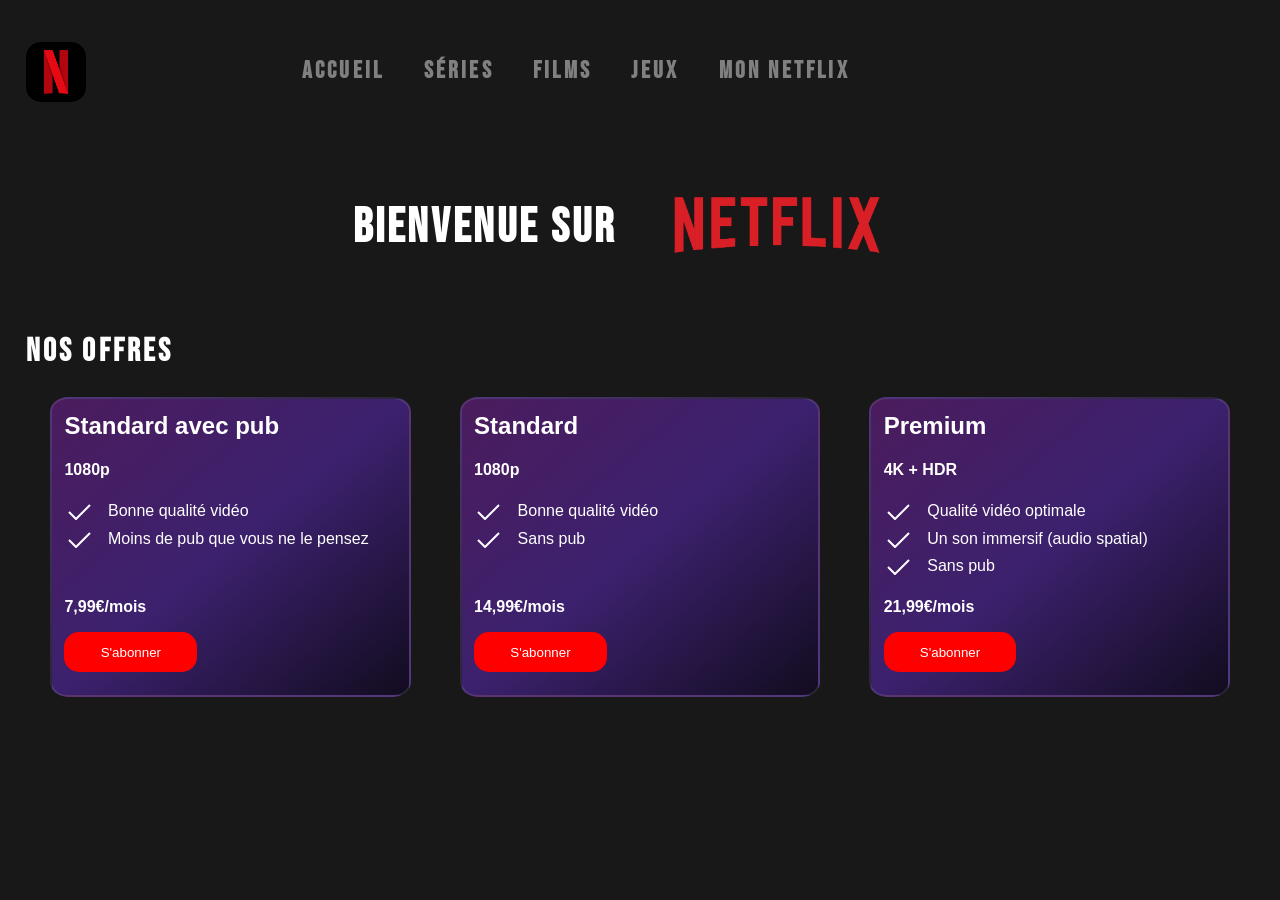
==== commit 8231e95d: "feat: Add initial HTML structure for homepage and descriptive page, including navigation and section" ====
--- a/index.html
+++ b/index.html
@@ -78,7 +78,7 @@
 </header>
 
 <main>
-    <section id="films">
+    <section id="FilmsPopulaires">
     </section>
 
     <section id="series">
@@ -101,7 +101,7 @@
 
 </main>
 
-<script src="pageAccueil.js"></script>
+<script src="netflop-tmdb-documentation.js"></script>
 
 </body>
 
